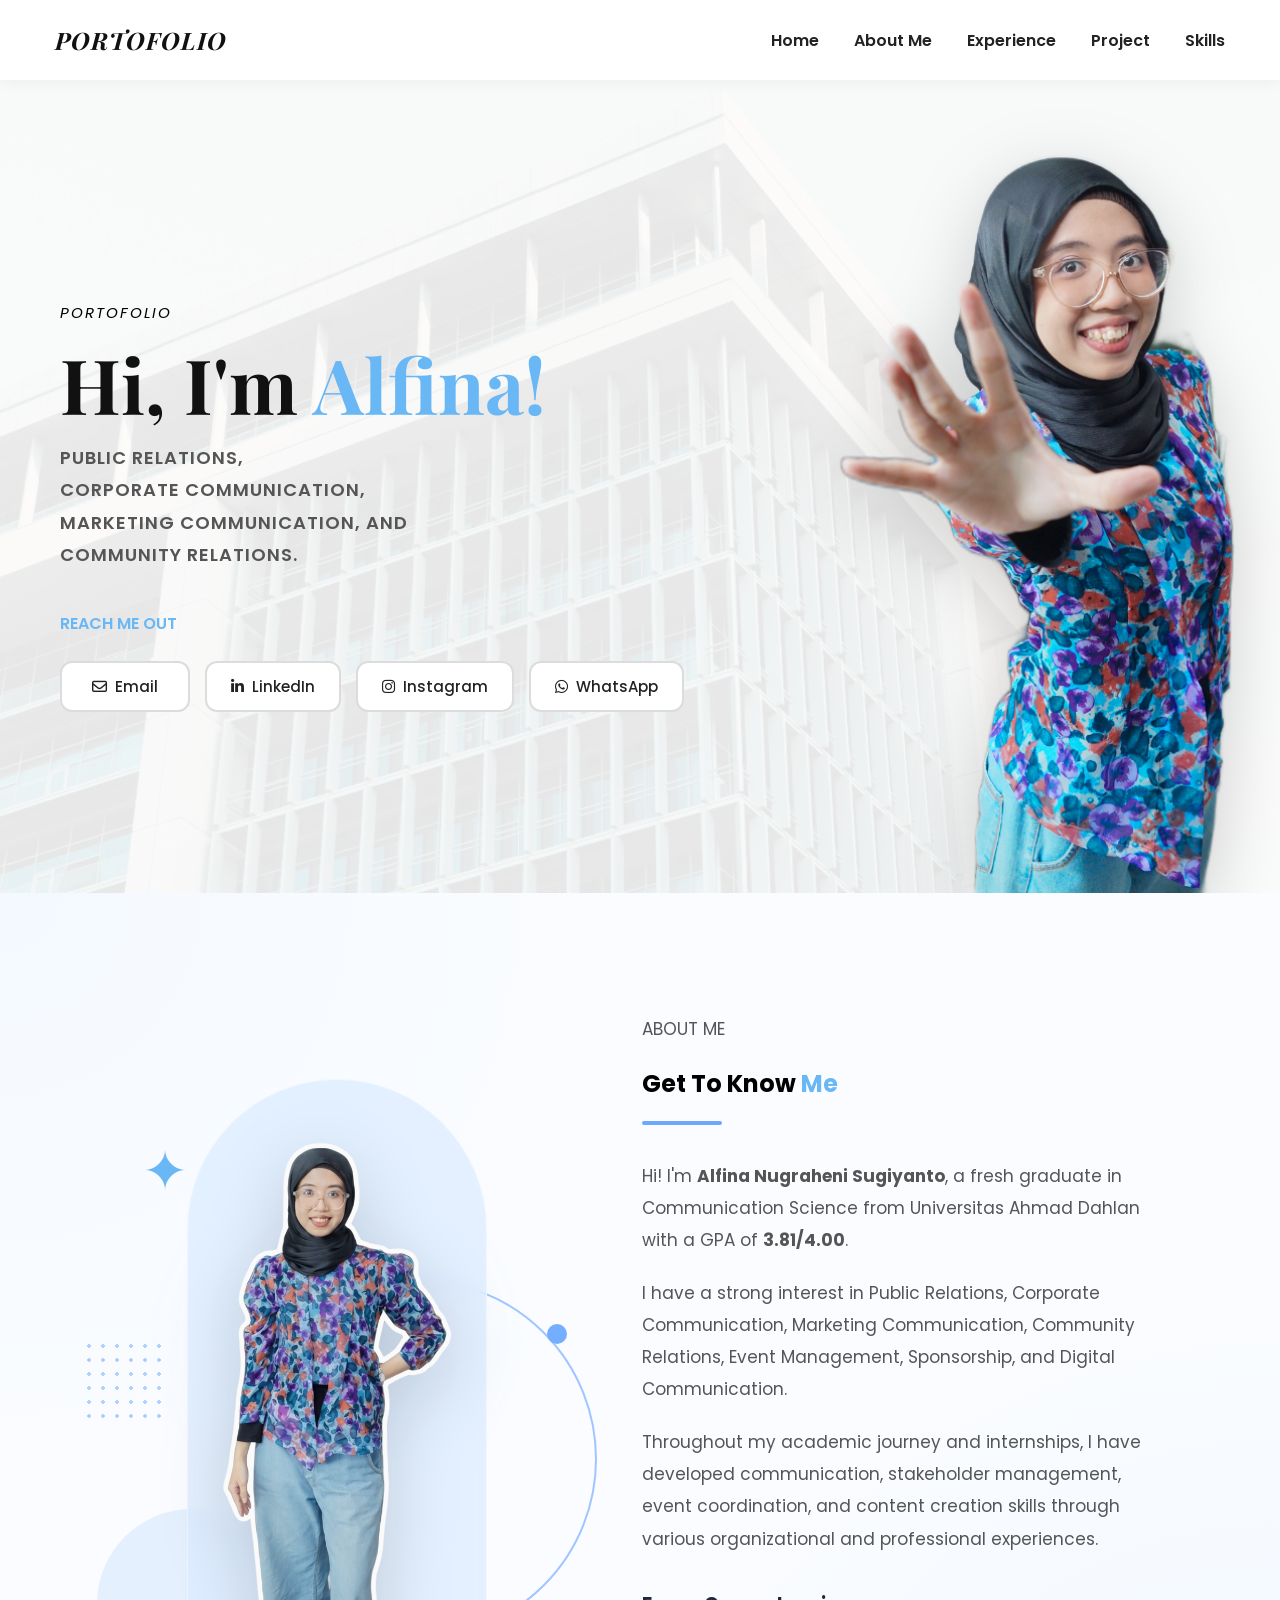
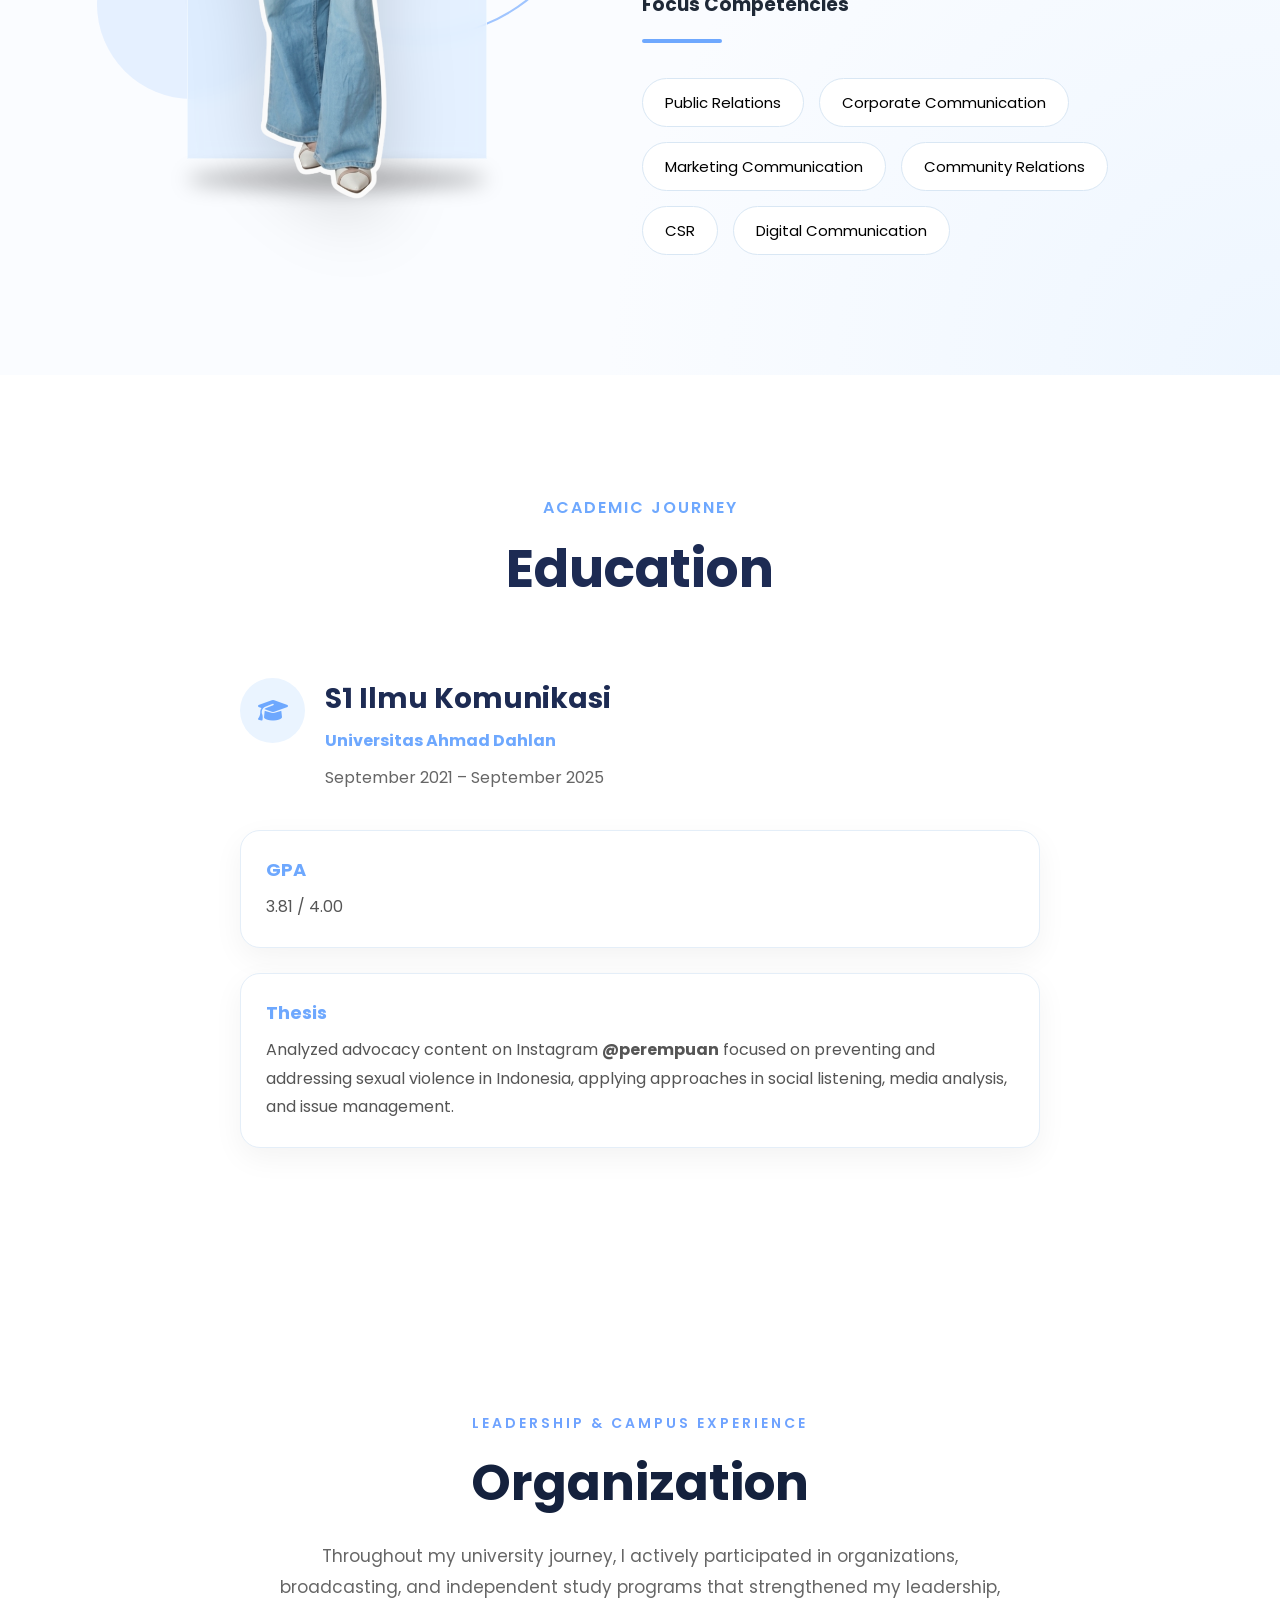
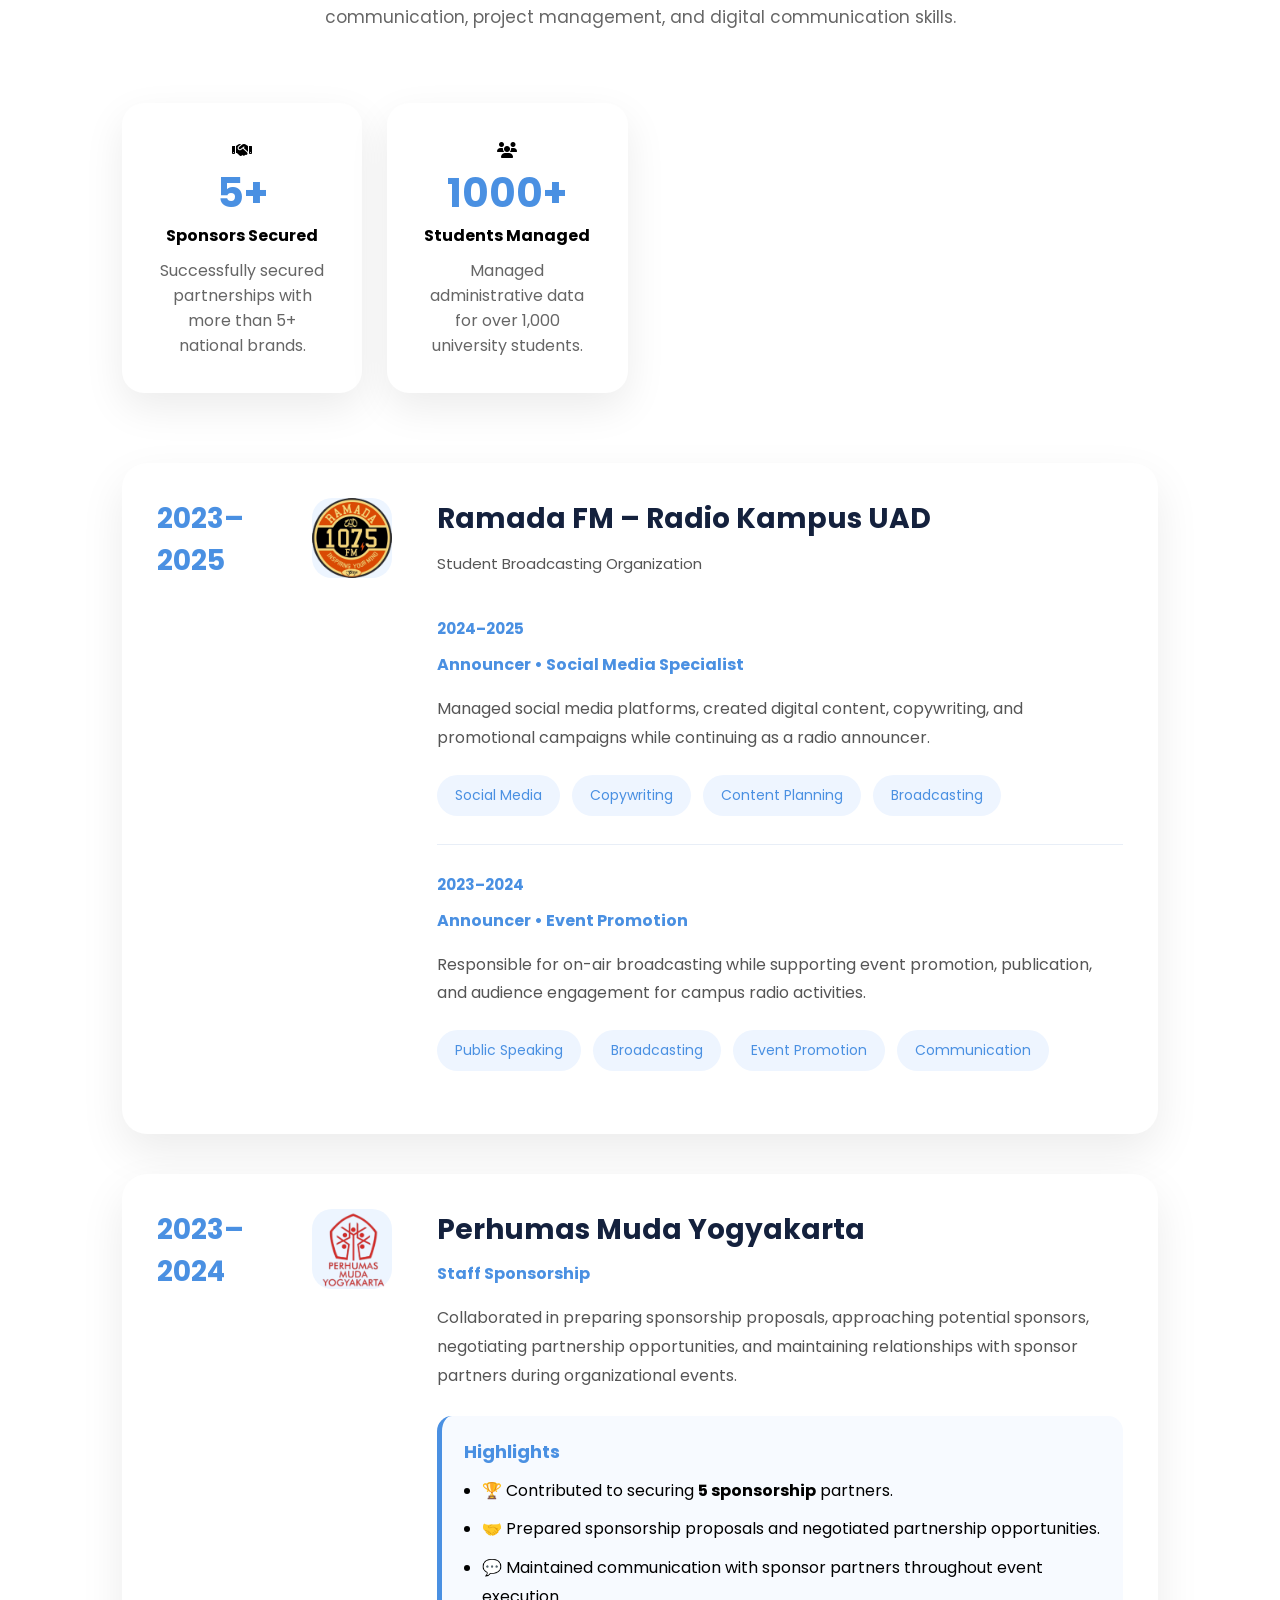
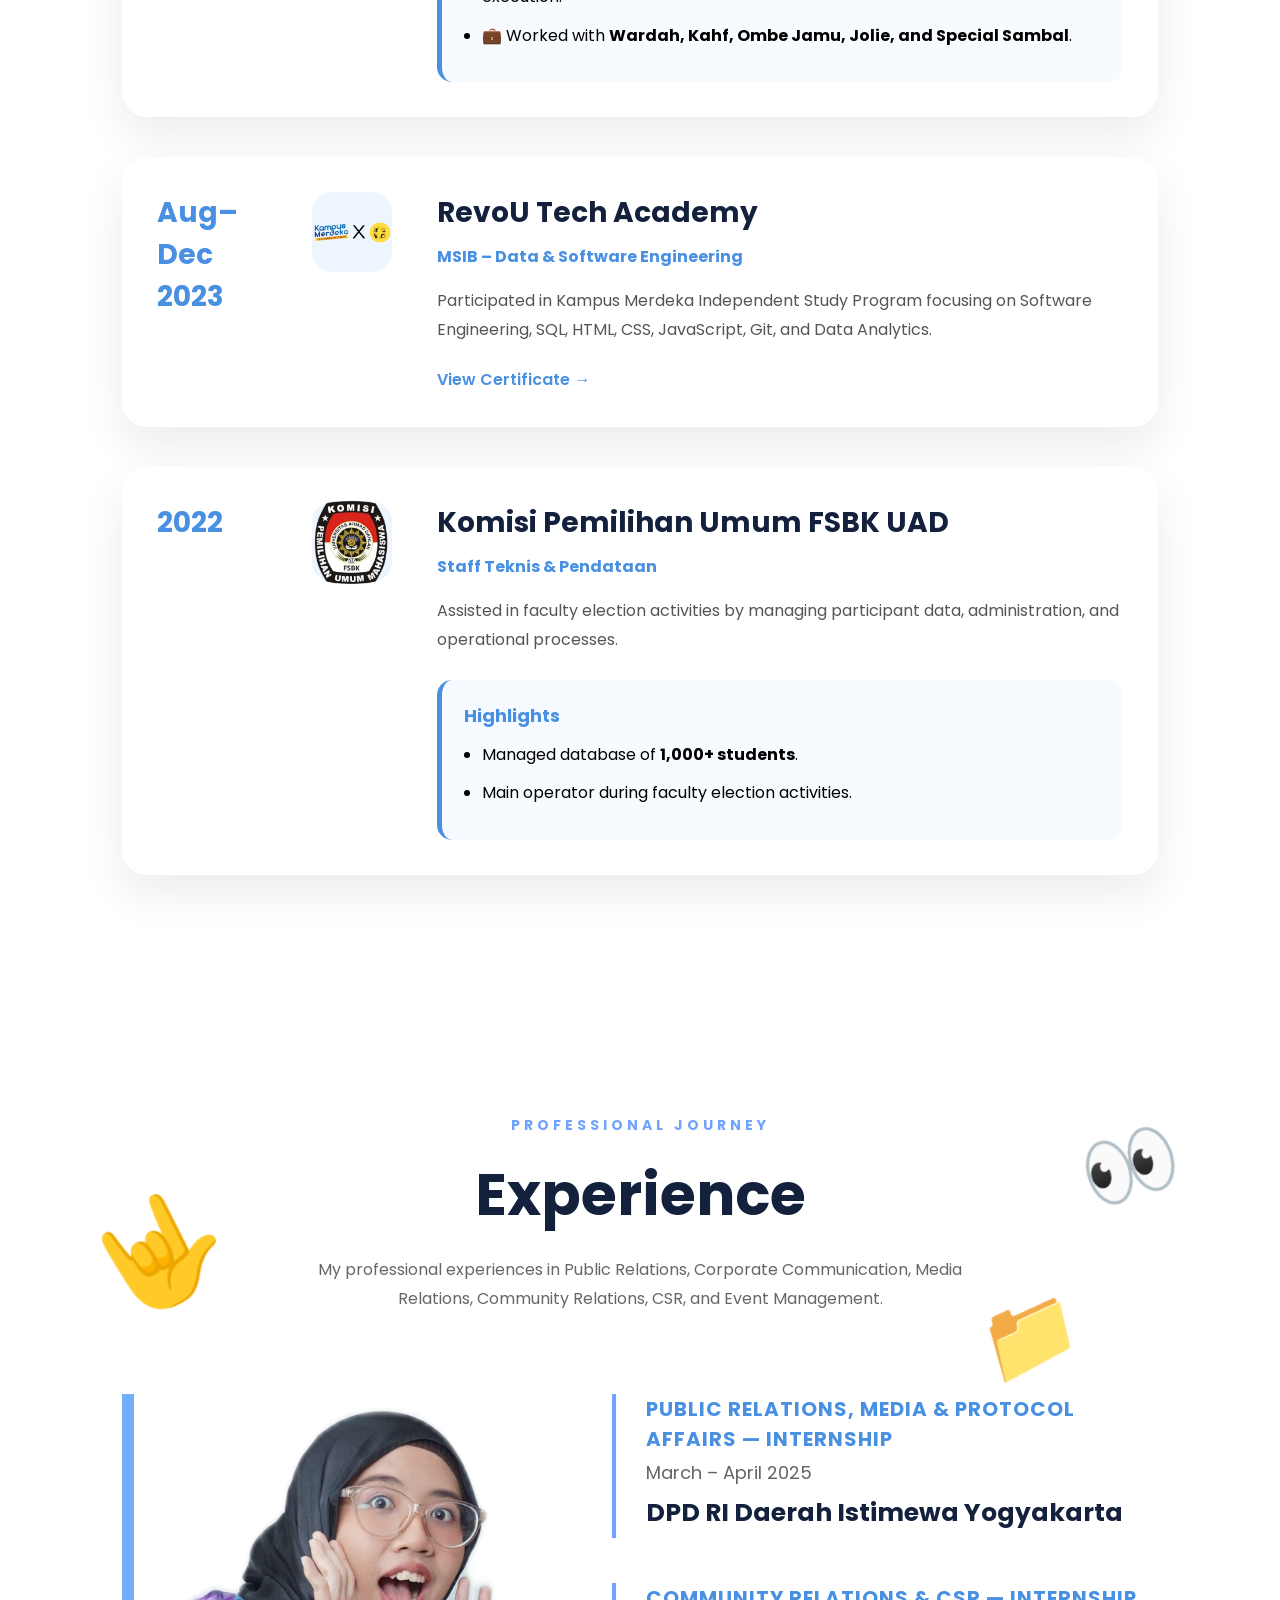
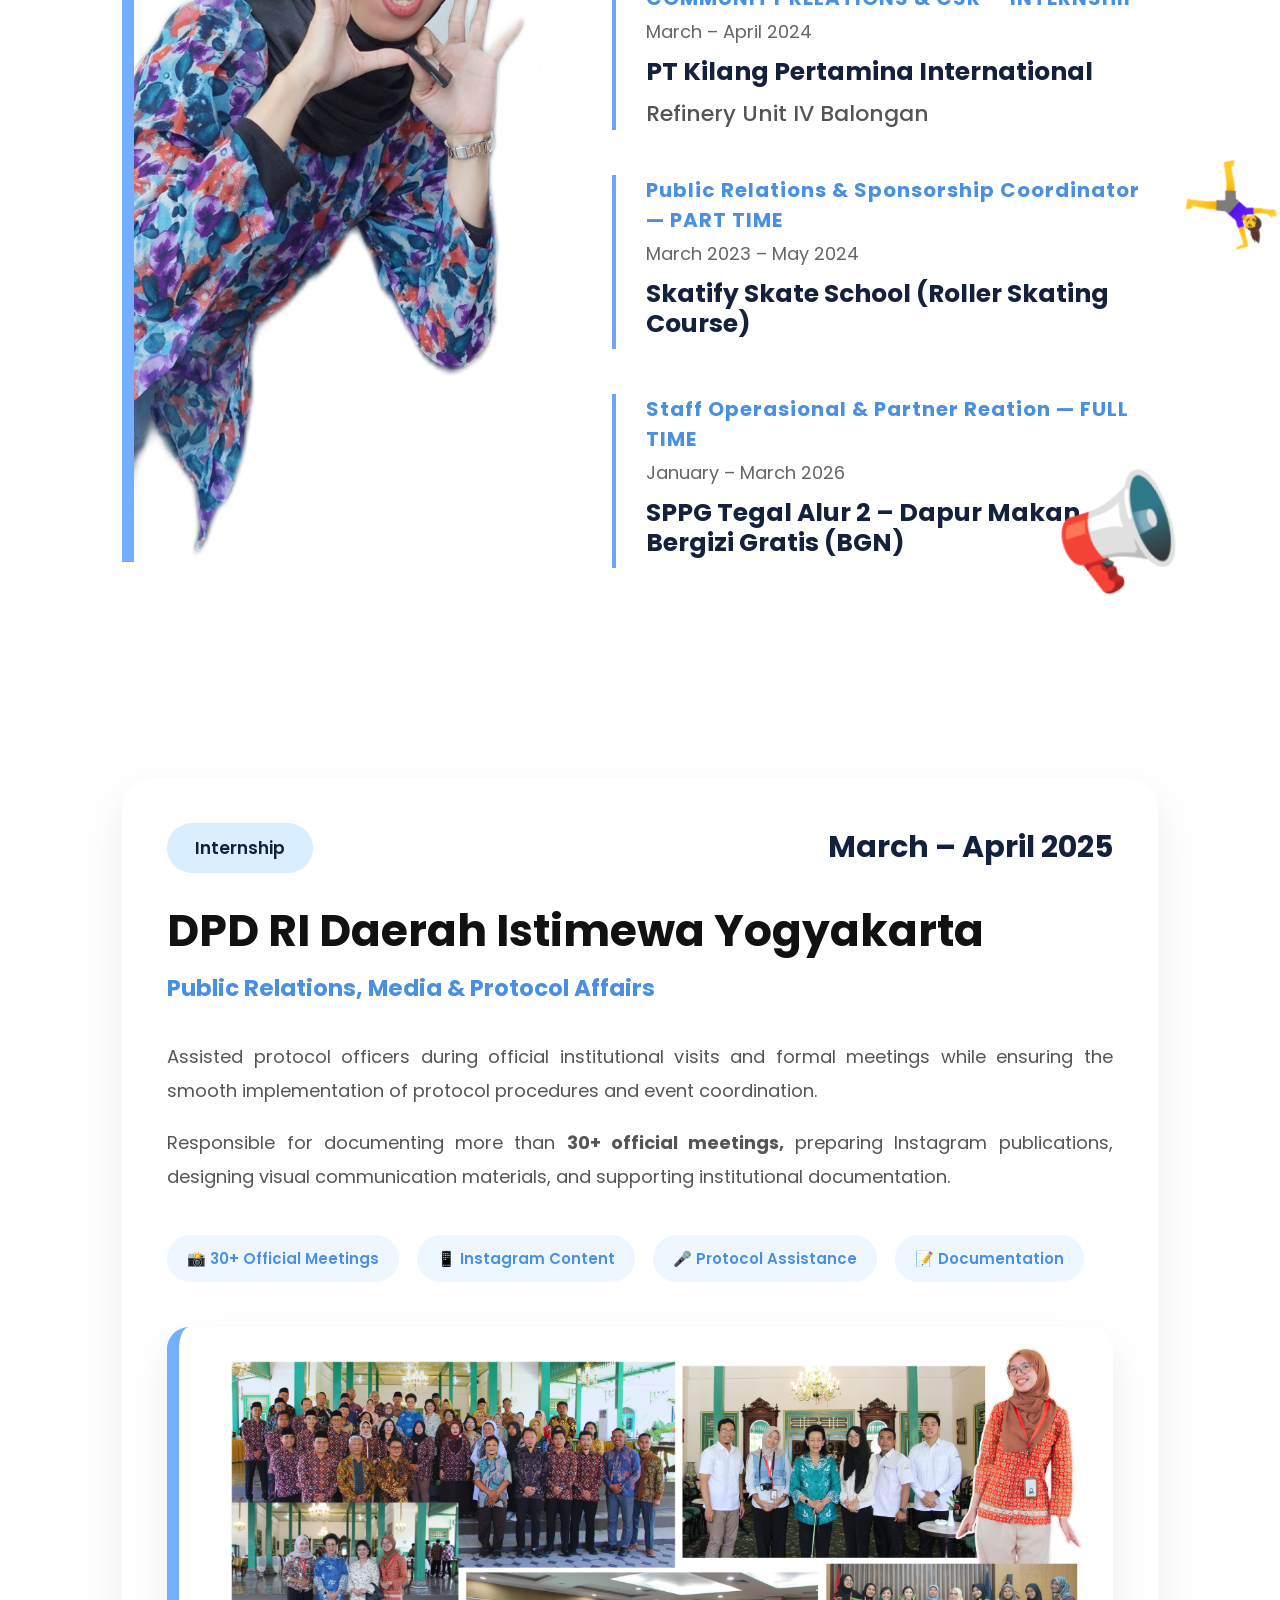
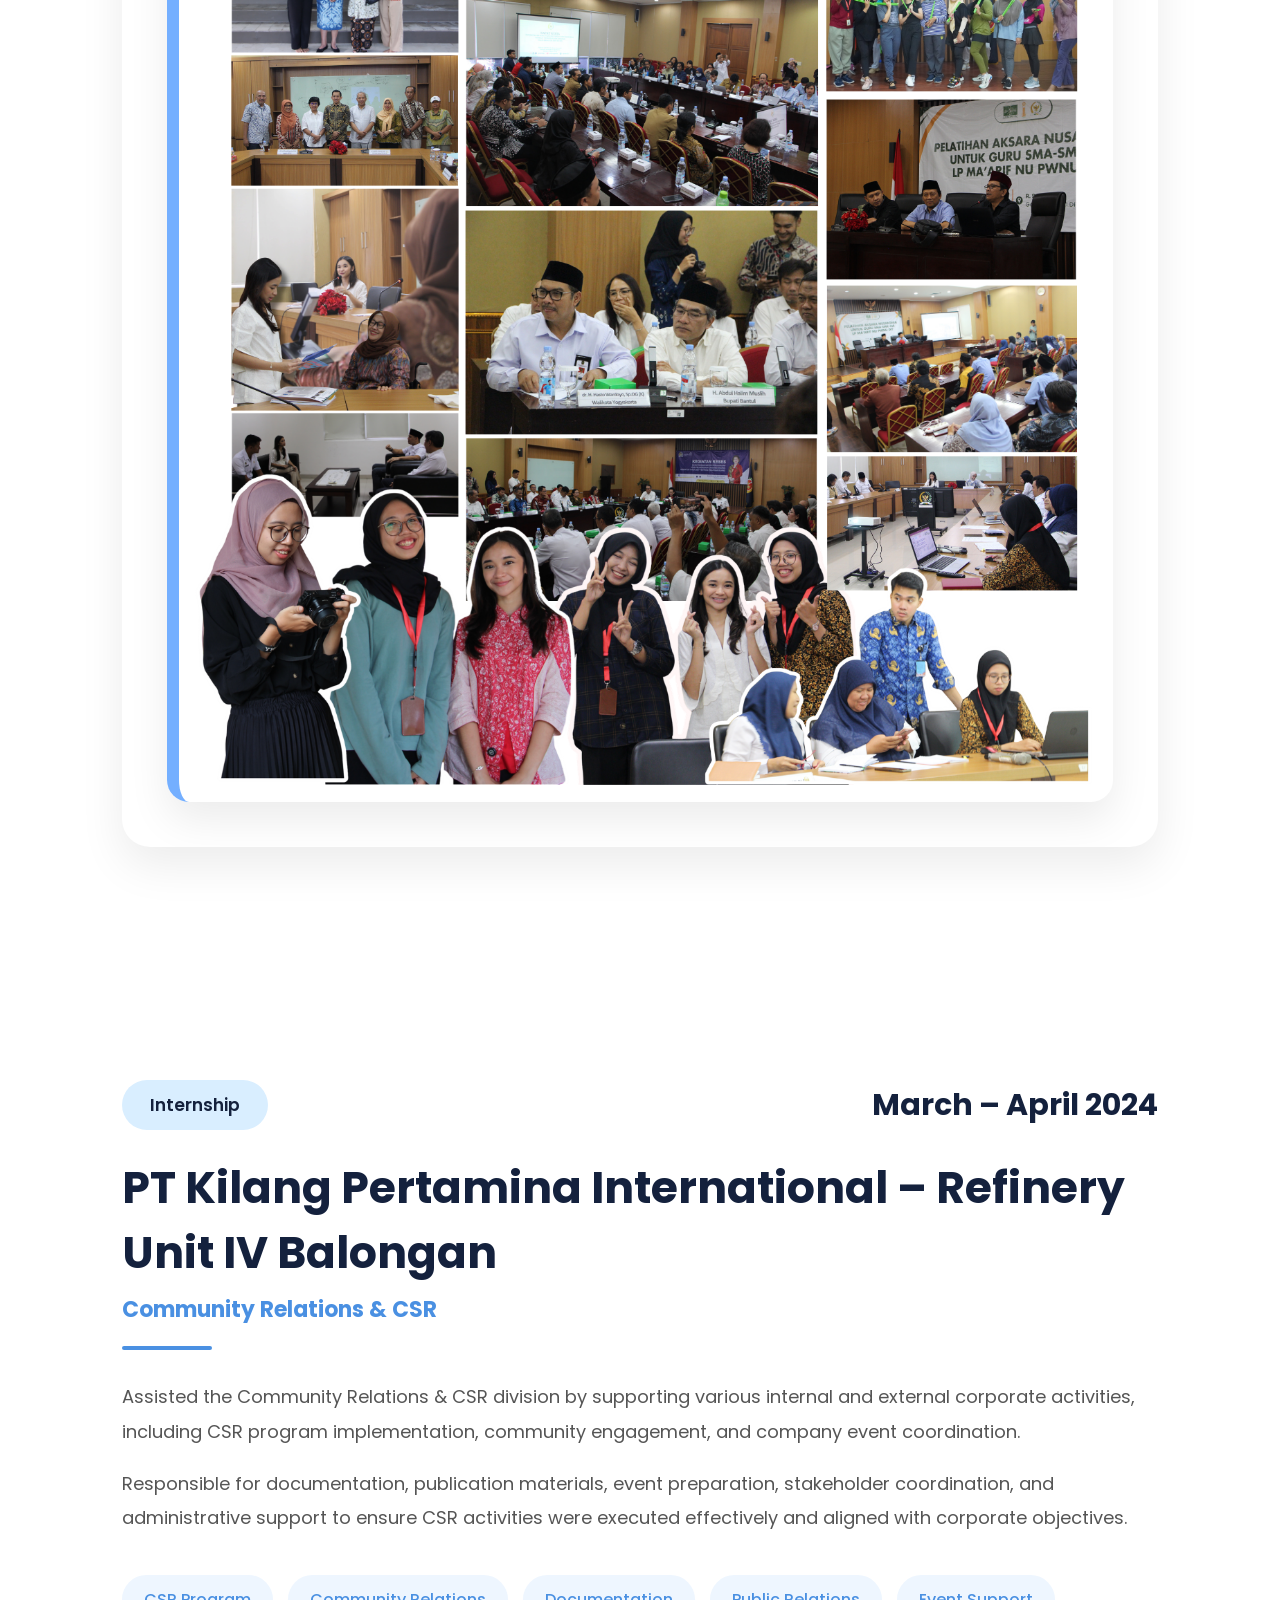
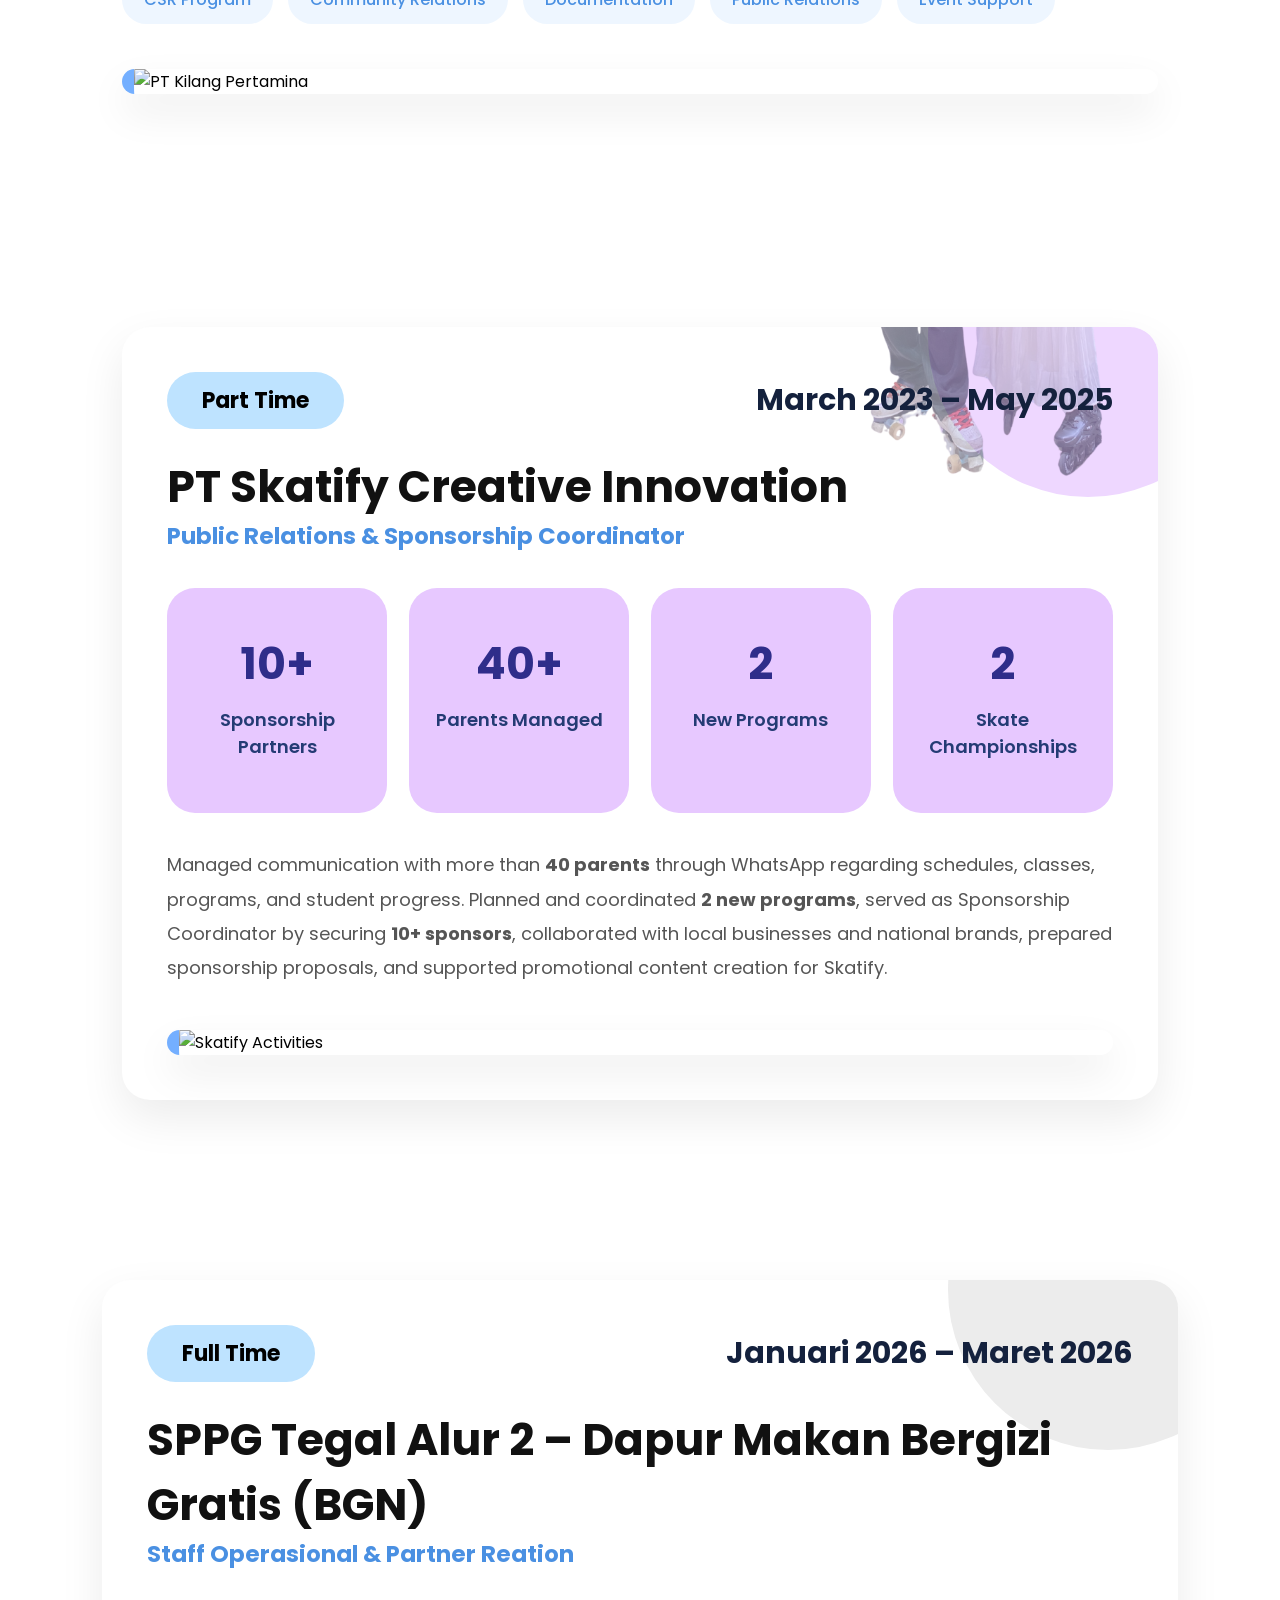
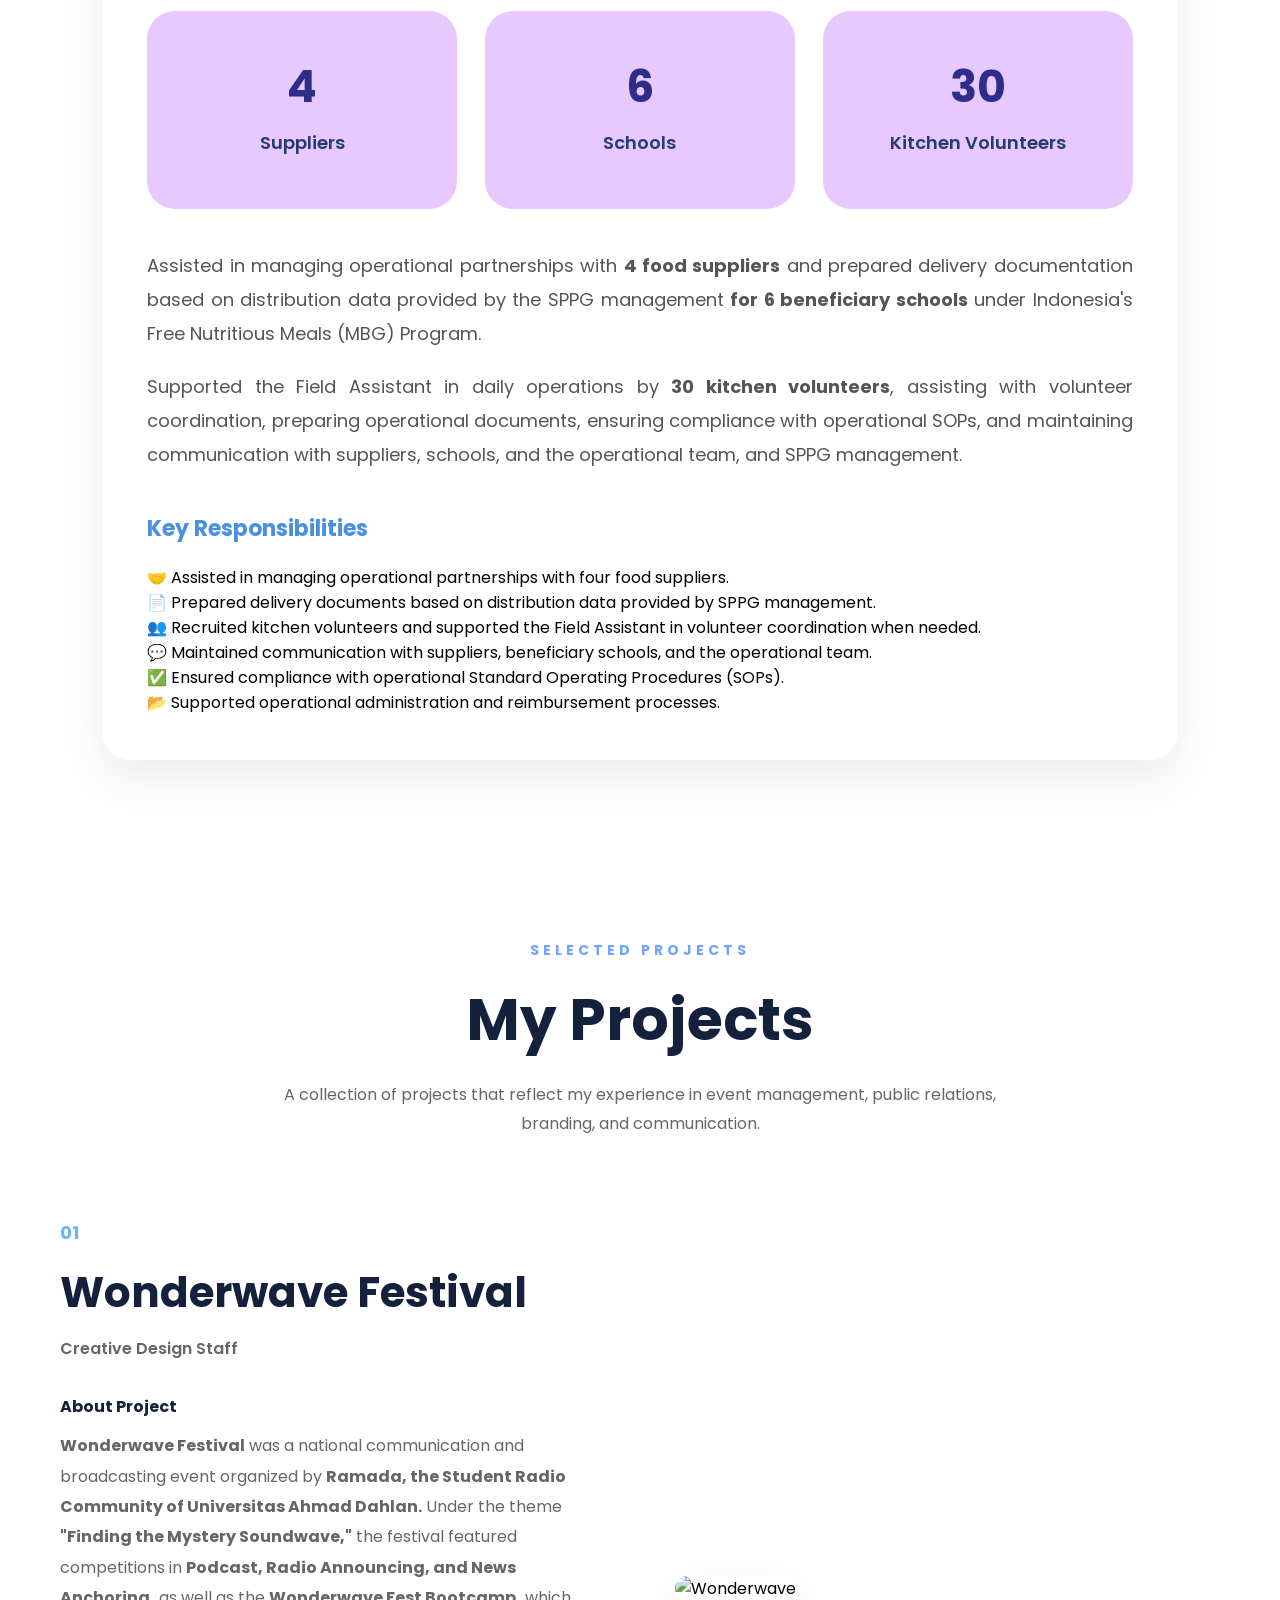
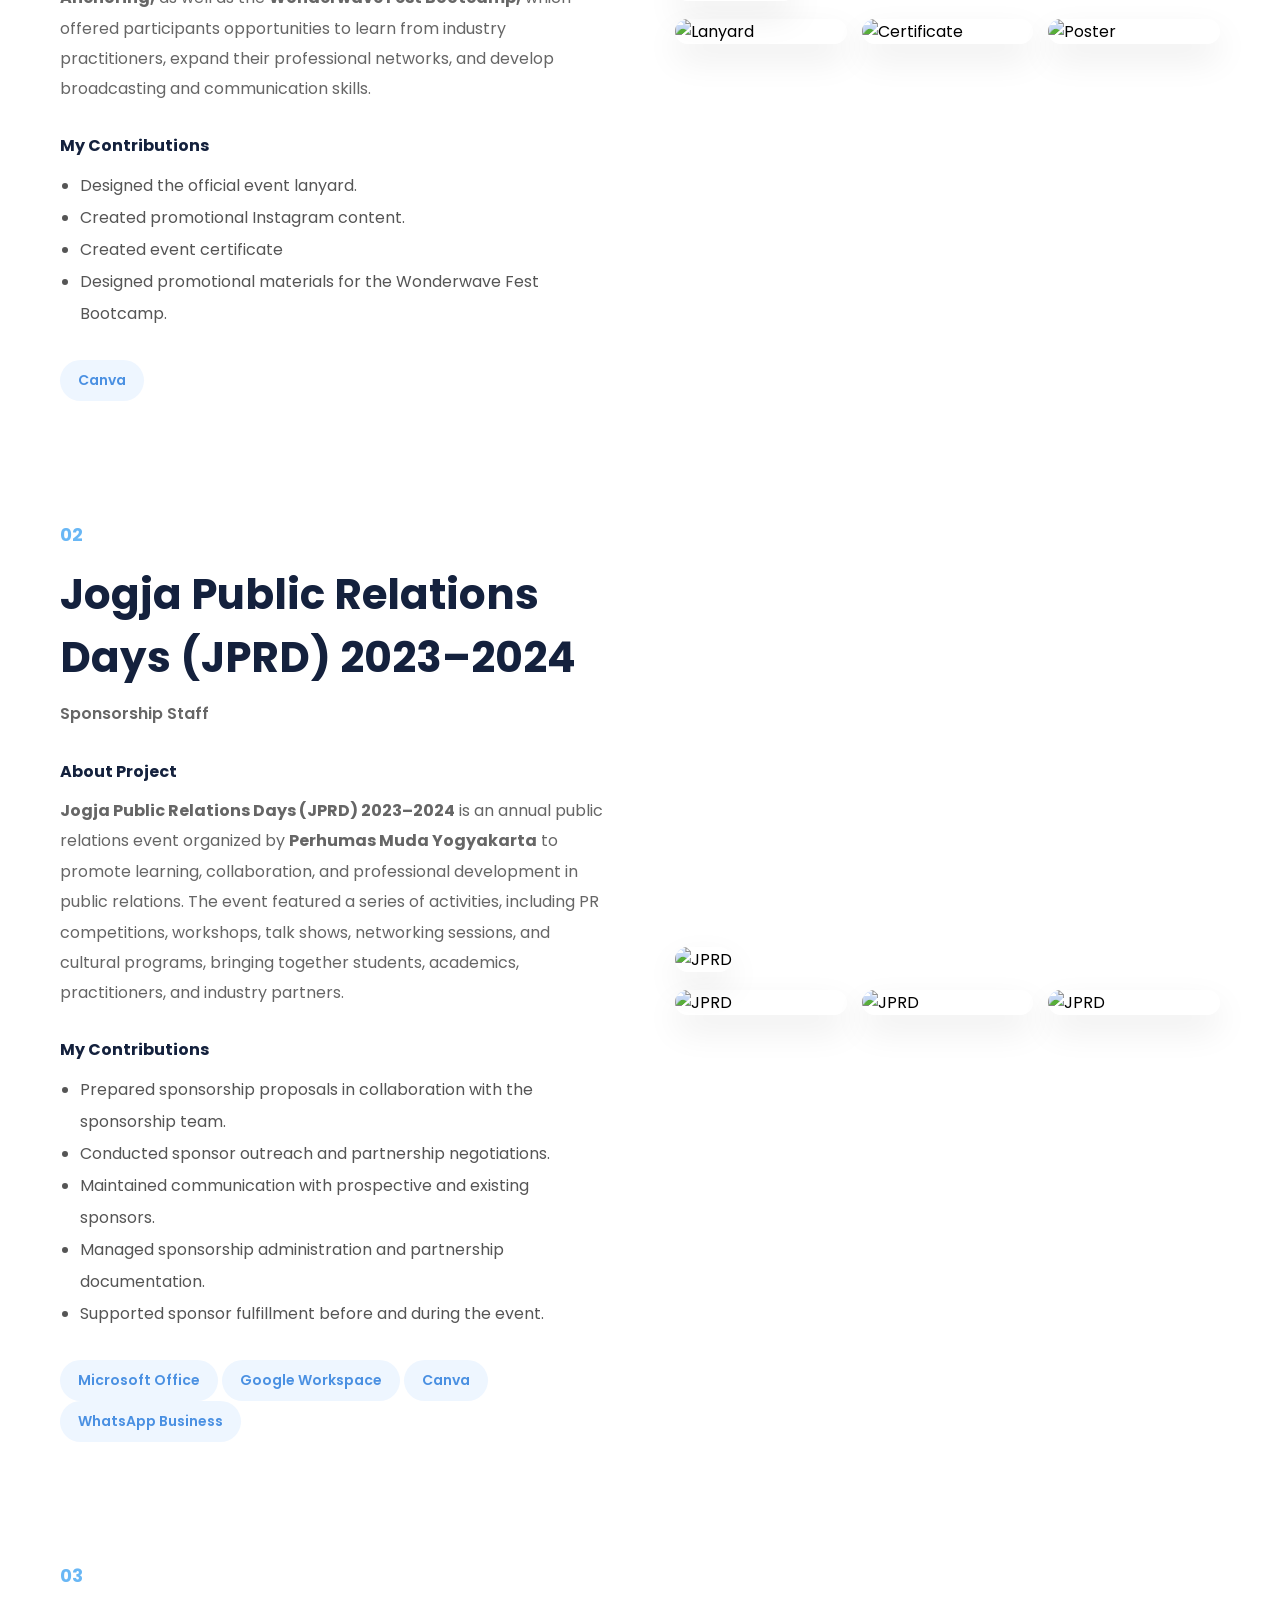
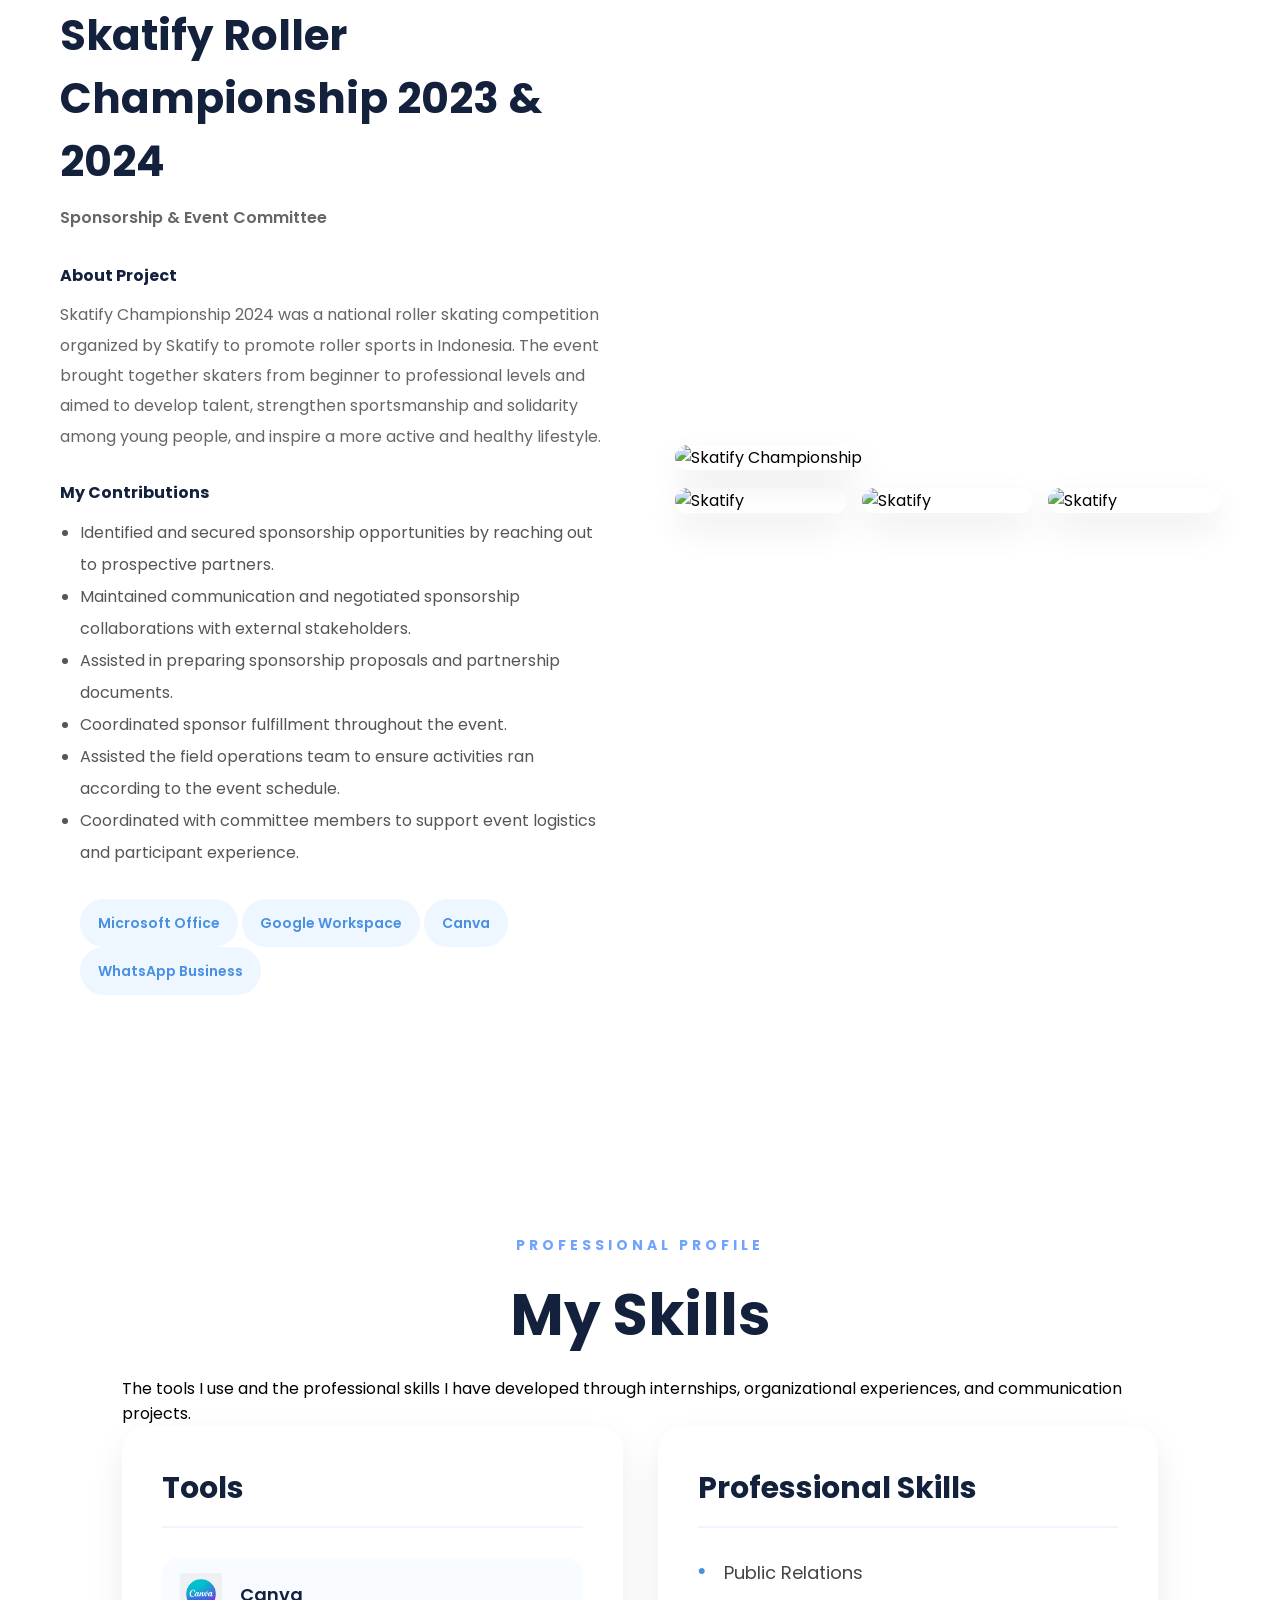
==== Alfina - Portofolio/index.html @ 491537a1 "Add files via upload" ====
<!DOCTYPE html>
<html lang="en">

<head>

    <meta charset="UTF-8">

    <meta name="viewport" content="width=device-width, initial-scale=1.0">

    <title>Alfina Portfolio</title>

    <link rel="stylesheet" href="https://cdnjs.cloudflare.com/ajax/libs/font-awesome/6.4.2/css/all.min.css">

    <link rel="stylesheet" href="css/style.css">


</head>

<body>

    <!-- ================= NAVBAR ================= -->

    <header>

        <nav class="navbar">

            <div class="logo">

                PORTOFOLIO

            </div>

            <ul class="nav-menu">

                <li><a href="#home">Home</a></li>

                <li><a href="#about">About Me</a></li>

                <li><a href="#experience">Experience</a></li>

                <li><a href="#project">Project</a></li>

                <li><a href="#skills">Skills</a></li>

            </ul>

        </nav>

    </header>
<main>

   
    <!-- HOME -->
    <section id="home" class="hero">

    <div class="container hero-grid">

        <!-- LEFT -->
        <div class="hero-left">
 

            <p class="portfolio-label">PORTOFOLIO</p>

            <h1>
                Hi, I'm <span>Alfina!</span> 
            </h1>

            <p class="hero-description">
                PUBLIC RELATIONS, <br>
                CORPORATE COMMUNICATION, <br>
                MARKETING COMMUNICATION, AND<br>
                COMMUNITY RELATIONS.
            </p>

            <p class="reach-text">
                REACH ME OUT
            </p>

             <div class="social-button">

                <!--Email-->
                <a href="mailto:alfin.anans@gmail.com" class="contact-button">
                    <i class="fa-regular fa-envelope"></i> Email
                </a>

                <!--LinkedIn-->
                <a href="https://www.linkedin.com/in/alfina-sugiyanto/"
                class="contact-button"
                target="_blank">

                    <i class="fa-brands fa-linkedin-in"></i> LinkedIn

                </a>

                <!--instagram-->
                <a href="https://instagram.com/alfinans_"
                class="contact-button"
                target="_blank">

                    <i class="fa-brands fa-instagram"></i> Instagram

                </a>

                <!--whatspp-->

                <a href="https://wa.me/6283895347612"
                class="contact-button"
                target="_blank">

                    <i class="fa-brands fa-whatsapp"></i> WhatsApp

                </a>

             </div>

        </div>

        <!-- RIGHT -->
        <div class="hero-right">

            <img src="assets/images/profile.png" alt="Alfina">

        </div>

    </div>

</section>
<!-- ================= ABOUT ================= -->
<section id="about" class="about">

    <div class="container about-wrapper">

        <!-- FOTO -->
        <div class="about-image">

            <div class="glow"></div>

            <div class="bg-arch"></div>

            <div class="circle-outline"></div>

            <div class="circle-fill"></div>

            <div class="curve-line"></div>

            <div class="dot-pattern"></div>

            <div class="circle-small"></div>

            <div class="star">✦</div>

            <img src="assets/images/profile about me.png" alt="Alfina">

        </div>

        <!-- TEXT -->
        <div class="about-content">

            <p class="section-tag">ABOUT ME</p>

            <h2>Get To Know <span>Me</span></h2>

            <div class="title-line"></div>

            <p>
                Hi! I'm <strong>Alfina Nugraheni Sugiyanto</strong>, a fresh graduate in Communication Science from Universitas Ahmad Dahlan with a GPA of <strong>3.81/4.00</strong>.
            </p>

            <p>
                I have a strong interest in Public Relations, Corporate Communication, Marketing Communication, Community Relations, Event Management, Sponsorship, and Digital Communication.
            </p>

            <p>
                Throughout my academic journey and internships, I have developed communication, stakeholder management, event coordination, and content creation skills through various organizational and professional experiences.
            </p>

            <h3>Focus Competencies</h3>

            <div class="title-line"></div>

            <div class="competency-list">

                <span>Public Relations</span>
                <span>Corporate Communication</span>
                <span>Marketing Communication</span>
                <span>Community Relations</span>
                <span>CSR</span>
                <span>Digital Communication</span>

            </div>

        </div>

    </div>
</section>

    <!-- Education -->
<section class="education">

     <div class="container">

         <div class="education-heading">

            <p>ACADEMIC JOURNEY</p>

            <h2>Education</h2>

         </div>

         <div class="education-wrapper">

         <!-- Kiri -->

             <div class="education-content">

                 <div class="edu-item">

                    <span class="edu-icon">
                        <i class="fa-solid fa-graduation-cap"></i>
                     </span>

                     <div>

                         <h3>S1 Ilmu Komunikasi</h3>

                         <h4>Universitas Ahmad Dahlan</h4>

                         <p class="edu-year">
                             September 2021 – September 2025
                        </p>

                    </div>

                 </div>

                 <div class="edu-card">

                     <h5>GPA</h5>

                     <p>3.81 / 4.00</p>

                 </div>

                 <div class="edu-card">

                     <h5>Thesis</h5>

                     <p>
                        Analyzed advocacy content on Instagram <strong>@perempuan</strong>
                        focused on preventing and addressing sexual violence 
                        in Indonesia, applying approaches in social listening, 
                        media analysis, and issue management.
                    </p>

                 </div>

             </div>

         </div>

     </div>

</section>

<!-- ================= ORGANIZATION ================= -->

<section id="organization" class="organization">

    <div class="container">

        <!-- Heading -->

        <div class="organization-heading">

            <p>LEADERSHIP & CAMPUS EXPERIENCE</p>

            <h2>Organization</h2>

            <p class="organization-desc">
                Throughout my university journey, I actively participated in organizations,
                broadcasting, and independent study programs that strengthened my leadership,
                communication, project management, and digital communication skills.
            </p>

        </div>

        <!-- Statistics -->

        <div class="organization-stats">

            <div class="stat-card">

                <i class="fa-solid fa-handshake"></i>

                <h3>5+</h3>

                <h4>Sponsors Secured</h4>

                <p>
                    Successfully secured partnerships with more than
                    5+ national brands.
                </p>

            </div>

            <div class="stat-card">

                <i class="fa-solid fa-users"></i>

                <h3>1000+</h3>

                <h4>Students Managed</h4>

                <p>
                    Managed administrative data for
                    over 1,000 university students.
                </p>

            </div>

        </div>

        <!-- Timeline -->

        <div class="organization-timeline">

           <!-- ================= RAMADA FM ================= -->

<div class="organization-card">

    <div class="org-year">
        2023–2025
    </div>

    <div class="org-logo">
        <img src="assets/images/logo organization/ramada.png" alt="Ramada FM">
    </div>

    <div class="org-content">

        <h3>Ramada FM – Radio Kampus UAD</h3>

        <p class="organization-type">
            Student Broadcasting Organization
        </p>

        <!-- Position 1 -->

        <div class="position-item">

            <div class="position-year">
                2024–2025
            </div>

            <div class="position-content">

                <h4>
                    Announcer • Social Media Specialist
                </h4>

                <p>
                    Managed social media platforms, created digital content,
                    copywriting, and promotional campaigns while continuing
                    as a radio announcer.
                </p>

                <div class="org-skill">

                    <span>Social Media</span>
                    <span>Copywriting</span>
                    <span>Content Planning</span>
                    <span>Broadcasting</span>

                </div>

            </div>

        </div>

        <!-- Position 2 -->

        <div class="position-item">

            <div class="position-year">
                2023–2024
            </div>

            <div class="position-content">

                <h4>
                    Announcer • Event Promotion
                </h4>

                <p>
                    Responsible for on-air broadcasting while supporting
                    event promotion, publication, and audience engagement
                    for campus radio activities.
                </p>

                <div class="org-skill">

                    <span>Public Speaking</span>
                    <span>Broadcasting</span>
                    <span>Event Promotion</span>
                    <span>Communication</span>

                </div>

            </div>

        </div>

    </div>

</div>

            <!-- PERHUMAS -->

            <div class="organization-card">

                <div class="org-year">
                    2023–2024
                </div>

                <div class="org-logo">
                    <img src="assets/images/logo organization/perhumas.png" alt="Perhumas">
                </div>

                <div class="org-content">

                    <h3>Perhumas Muda Yogyakarta</h3>

                    <h4>Staff Sponsorship</h4>

                    <p>
                        Collaborated in preparing sponsorship proposals, 
                        approaching potential sponsors, negotiating partnership 
                        opportunities, and maintaining relationships with sponsor 
                        partners during organizational events.
                    </p>

                    <div class="highlight-box">

                        <h5>Highlights</h5>

                        <ul>

                            <li>🏆 Contributed to securing <strong>5 sponsorship</strong> partners.</li>

                            <li>🤝 Prepared sponsorship proposals and negotiated 
                                partnership opportunities.</li>

                            <li>💬 Maintained communication with sponsor partners 
                                throughout event execution.</li>

                            <li>💼 Worked with <strong>Wardah, Kahf,
                                Ombe Jamu, Jolie, and Special Sambal</strong>.</li>


                        </ul>

                    </div>

                </div>

            </div>

            <!-- REVOU -->

            <div class="organization-card">

                <div class="org-year">
                    Aug–Dec 2023
                </div>

                <div class="org-logo">
                    <img src="assets/images/logo organization/revou.png" alt="RevoU">
                </div>

                <div class="org-content">

                    <h3>RevoU Tech Academy</h3>

                    <h4>MSIB – Data & Software Engineering</h4>

                    <p>
                        Participated in Kampus Merdeka Independent Study Program
                        focusing on Software Engineering, SQL,
                        HTML, CSS, JavaScript, Git,
                        and Data Analytics.
                    </p>

                    <a href="assets/sertifikat/sertifikat revou.pdf"
                      class="certificate-btn"
                      target="_blank">
                      View Certificate →
                    </a>

                </div>

            </div>

            <!-- KPU -->

            <div class="organization-card">

                <div class="org-year">
                    2022
                </div>

                <div class="org-logo">
                    <img src="assets/images/logo organization/kpu.png" alt="KPU">
                </div>

                <div class="org-content">

                    <h3>Komisi Pemilihan Umum FSBK UAD</h3>

                    <h4>Staff Teknis & Pendataan</h4>

                    <p>
                        Assisted in faculty election activities by managing
                        participant data, administration,
                        and operational processes.
                    </p>

                    <div class="highlight-box">

                        <h5>Highlights</h5>

                        <ul>

                            <li>Managed database of <strong>1,000+ students</strong>.</li>

                            <li>Main operator during faculty election activities.</li>

                        </ul>

                    </div>

                </div>

            </div>

        </div>

    </div>

</section>

<!-- ================= EXPERIENCE ================= -->

<section id="experience" class="experience">

    <div class="container">

        <p class="section-subtitle">
            PROFESSIONAL JOURNEY
        </p>

        <h2 class="section-title">
            Experience
        </h2>

        <p class="experience-desc">
            My professional experiences in Public Relations, Corporate Communication,
            Media Relations, Community Relations, CSR, and Event Management.
        </p>

        <!-- Decoration -->

        <div class="emoji rock">🤟</div>
        <div class="emoji folder">📁</div>
        <div class="emoji megaphone">📢</div>
        <div class="emoji eye">👀</div>
        <div class="emoji kopral">🤸‍♀️</div>

        <!-- Content -->

        <div class="experience-wrapper">

            <!-- Left -->

            <div class="experience-photo">

                <img src="assets/images/profile experiens.png" alt="Alfina">

            </div>

            <!-- Right -->

            <div class="experience-list">

                <!-- 1 -->

                <div class="experience-item">

                    <span class="job-category">
                        PUBLIC RELATIONS, MEDIA & PROTOCOL AFFAIRS — INTERNSHIP
                    </span>

                    <span class="job-date">
                        March – April 2025
                    </span>

                    <h3>
                        DPD RI Daerah Istimewa Yogyakarta
                    </h3>

                </div>

                <!-- 2 -->

                <div class="experience-item">

                    <span class="job-category">
                        COMMUNITY RELATIONS & CSR — INTERNSHIP
                     </span>

                    <span class="job-date">
                        March – April 2024
                    </span>

                    <h3>
                        PT Kilang  Pertamina International
                    </h3>

                    <h4>
                        Refinery Unit IV Balongan
                    </h4>
                

                    </div>

                <!-- 3 -->

                <div class="experience-item">

                    <span class="job-category">
                        Public Relations & Sponsorship Coordinator — PART TIME
                    </span>

                    <span class="job-date">
                        March 2023 – May 2024
                    </span>

                    <h3>
                       Skatify Skate School (Roller Skating Course)
                    </h3>

                </div>

                <!-- 4 -->

                <div class="experience-item">

                    <span class="job-category">
                        Staff Operasional  & Partner Reation — FULL TIME
                    </span>

                    <span class="job-date">
                        January – March 2026
                    </span>

                    <h3>
                        SPPG Tegal Alur 2 – Dapur Makan Bergizi Gratis (BGN)
                    </h3>

                </div>

            </div>

        </div>

    </div>

</section>

<!-- ================= EXPERIENCE DETAIL ================= -->


<!-- ================= DPD RI ================= -->

<section class="experience-detail">

    <div class="container">

        <div class="experience-card">

            <!-- Header -->

            <div class="experience-header">

                <span class="experience-badge">
                    Internship
                </span>

                <span class="experience-date">
                    March – April 2025
                </span>

            </div>

            <!-- Title -->

            <div class="experience-title">

                <h2>DPD RI Daerah Istimewa Yogyakarta</h2>

                <h4>
                    Public Relations, Media & Protocol Affairs
                </h4>

            </div>

            <!-- Description -->

            <div class="experience-description">

                <p>

                    Assisted protocol officers during official institutional
                    visits and formal meetings while ensuring the smooth
                    implementation of protocol procedures and event
                    coordination.

                </p>

                <p>

                    Responsible for documenting more than
                    <strong>30+ official meetings,</strong>
                    preparing Instagram publications,
                    designing visual communication materials,
                    and supporting institutional documentation.

                </p>

            </div>

            <!-- Highlight -->

            <div class="experience-highlight">

                <span>📸 30+ Official Meetings</span>

                <span>📱 Instagram Content</span>

                <span>🎤 Protocol Assistance</span>

                <span>📝 Documentation</span>

            </div>

            <!-- Gallery -->

            <div class="experience-gallery">

                <img src="assets/images/dpd-collage.png"
                     alt="DPD RI">

            </div>

        </div>

    </div>

</section>


<!-- ================= PERTAMINA ================= -->

<section class="experience-detail">

    <div class="container">

        <div class="experience-header">

            <span class="experience-badge">
                Internship
            </span>

            <span class="experience-date">
                March – April 2024
            </span>

        </div>

        <h2>
            PT Kilang Pertamina International –
            Refinery Unit IV Balongan
        </h2>

        <h3>
            Community Relations & CSR
        </h3>

        <div class="experience-line"></div>

        <p>
            Assisted the Community Relations & CSR division by supporting various
            internal and external corporate activities, including CSR program
            implementation, community engagement, and company event coordination.
        </p>

        <p>
            Responsible for documentation, publication materials, event preparation,
            stakeholder coordination, and administrative support to ensure CSR
            activities were executed effectively and aligned with corporate objectives.
        </p>

        <div class="experience-skill">

            <span>CSR Program</span>

            <span>Community Relations</span>

            <span>Documentation</span>

            <span>Public Relations</span>

            <span>Event Support</span>

        </div>

        <div class="experience-gallery">

            <img src="assets/images/pertamina-collage.png"
                 alt="PT Kilang Pertamina">

        </div>

    </div>

</section>

<!-- ================= SKATIFY ================= -->

<section class="experience-detail">

    <div class="container">

        <div class="experience-card">

            <!-- Background Decoration -->

            <div class="exp-bg-purple"></div>

            <img src="assets/images/skate-bg.png"  
                 alt="Roller Skate"
                 class="exp-skate">

            <!-- Header -->

            <div class="experience-header">

                <span class="experience-type">
                    Part Time
                </span>

                <span class="experience-date">
                    March 2023 – May 2025
                </span>

            </div>

            <!-- Title -->

            <h2>
                PT Skatify Creative Innovation
            </h2>

            <h4>
                Public Relations & Sponsorship Coordinator
            </h4>

            <!-- Achievement -->

            <div class="achievement-grid">

                <div class="achievement-card">

                    <h3>10+</h3>

                    <p>
                        Sponsorship
                        Partners
                    </p>

                </div>

                <div class="achievement-card">

                    <h3>40+</h3>

                    <p>
                        Parents
                        Managed
                    </p>

                </div>

                <div class="achievement-card">

                    <h3>2</h3>

                    <p>
                        New
                        Programs
                    </p>

                </div>

                <div class="achievement-card">

                    <h3>2</h3>

                    <p>
                        Skate
                        Championships
                    </p>

                </div>

            </div>

            <!-- Description -->

            <p class="experience-description">

                Managed communication with more than <strong>40 parents</strong>
                through WhatsApp regarding schedules, classes, programs,
                and student progress. Planned and coordinated
                <strong>2 new programs</strong>,
                served as Sponsorship Coordinator by securing
                <strong>10+ sponsors</strong>, collaborated with local
                businesses and national brands, prepared sponsorship proposals,
                and supported promotional content creation for Skatify.

            </p>

            <!-- Gallery -->

            <div class="experience-gallery">

                <img src="assets/images/skatify-collage.png"
                     alt="Skatify Activities">

            </div>

        </div>

    </div>

</section>

<!-- ================= SPPG ================= -->

<section class="experience-detail">

    <div class="experience-card">

        <!-- Background -->
        <div class="exp-bg-gray"></div>

        <!-- Header -->

        <div class="experience-header">

                <span class="experience-type">
                    Full Time
                </span>

            <span class="experience-date">
                Januari 2026 – Maret 2026
            </span>
        </div>

        <!-- Title -->

        <h2>
            SPPG Tegal Alur 2 – Dapur Makan Bergizi Gratis (BGN)
        </h2>

        <h4>
           Staff Operasional  & Partner Reation
        </h4>

        <!-- Achievement -->

        <div class="achievement-grid achievement-grid-3">

            <div class="achievement-card">

                <h3>4</h3>

                <p>Suppliers</p>

            </div>

            <div class="achievement-card">

                <h3>6</h3>

                <p>Schools</p>

            </div>

            <div class="achievement-card">

                <h3>30</h3>

                <p>Kitchen Volunteers</p>

            </div>

        </div>

        <!-- Description -->

        <div class="experience-description">

            <p>

                Assisted in managing operational partnerships 
                with <strong> 4 food suppliers</strong> and prepared delivery 
                documentation based on distribution data provided 
                by the SPPG management <strong>for 6 beneficiary schools</strong> 
                under Indonesia's Free Nutritious Meals (MBG) Program.
                
            </p>

            <p>

                Supported the Field Assistant in daily operations 
                by <strong>30 kitchen volunteers</strong>, assisting with 
                volunteer coordination, preparing operational documents, 
                ensuring compliance with operational SOPs, and maintaining 
                communication with suppliers, schools, and the operational team, 
                and SPPG management.

            </p>

        </div>

        <!-- Key Responsibilities -->

        <div class="responsibility-box">

            <h3>Key Responsibilities</h3>

            <div class="responsibility-grid">

                <div class="responsibility-item">
                    🤝
                    <span>Assisted in managing operational partnerships with four food suppliers.</span>
                </div>

                <div class="responsibility-item">
                    📄
                    <span>Prepared delivery documents based 
                        on distribution data provided by SPPG management.</span>
                </div>

                <div class="responsibility-item">
                    👥
                    <span> Recruited kitchen volunteers and supported the 
                        Field Assistant in volunteer coordination when needed.</span>
                </div>

                <div class="responsibility-item">
                    💬
                    <span>Maintained communication with suppliers, beneficiary schools, 
                        and the operational team.</span>
                </div>

                <div class="responsibility-item">
                    ✅
                    <span>Ensured compliance with operational Standard Operating Procedures (SOPs).</span>
                </div>

                <div class="responsibility-item">
                    📂
                    <span>Supported operational administration and reimbursement processes.</span>
                </div>

            </div>

        </div>

    </div>

</section>


<!-- ================= PROJECT ================= -->

<section id="project" class="project"> 

    <div class="container">

        <p class="section-subtitle">
            SELECTED PROJECTS
        </p>

        <h2 class="section-title">
            My Projects
        </h2>

        <p class="projects-desc">
            A collection of projects that reflect my experience in event management,
            public relations, branding, and communication.
        </p>

        <!-- ================= PROJECT 01 ================= -->

        <div class="project-item">

            <!-- LEFT -->

            <div class="project-info">

                <span class="project-number">
                    01
                </span>

                <h3>
                    Wonderwave Festival
                </h3>

                <p class="project-role">
                    Creative Design Staff
                </p>

                <h4>About Project</h4>

                <p>
                    <strong>Wonderwave Festival</strong> was a national communication 
                    and broadcasting event organized by <strong> Ramada, the Student 
                    Radio Community of Universitas Ahmad Dahlan.</strong> Under the 
                    theme <strong>"Finding the Mystery Soundwave,"</strong> the festival featured 
                    competitions in <strong> Podcast, Radio Announcing, and News Anchoring,</strong> as 
                    well as the <strong>Wonderwave Fest Bootcamp,</strong> which offered participants 
                    opportunities to learn from industry practitioners, expand their 
                    professional networks, and develop broadcasting and communication skills.
                </p>

                <h4>My Contributions</h4>

                <ul>

                    <li>Designed the official event lanyard.</li>

                    <li>Created promotional Instagram content.</li>

                    <li>Created event certificate</li>

                    <li>Designed promotional materials for the Wonderwave Fest Bootcamp.</li>

                </ul>

                <div class="project-tools">

                    <span>Canva</span>

                </div>

            </div>
        

            <!-- RIGHT -->

            <div class="project-gallery">

             <img class="preview-image"
                src="assets/images/project/wonderwave-cover.png" alt="Wonderwave">

                <div class="gallery-small">

                    <img class="preview-image"
                    src="assets/images/project/lanyard-panitia-wonderwave-fest.png" alt="Lanyard">

                    <img class="preview-image"
                    src="assets/images/project/sertifikat wonderwave fest.png" alt="Certificate">

                    <img class="preview-image"
                    src="assets/images/project/poster wonder wave.png" alt="Poster">

                </div>

            </div>

        </div>
        

<!-- ================= PROJECT 02 ================= -->

            <div class="project-item">

                <!-- LEFT -->

                <div class="project-info">

                    <span class="project-number">
                        02
                    </span>

                    <h3>
                        Jogja Public Relations Days (JPRD) 2023–2024
                    </h3>

                    <p class="project-role">
                        Sponsorship Staff
                    </p>

                    <h4>About Project</h4>

                    <p>
                        <strong>Jogja Public Relations Days (JPRD) 2023–2024</strong> is an annual 
                        public relations event organized by <strong>Perhumas Muda Yogyakarta</strong> 
                        to promote learning, collaboration, and professional development 
                        in public relations. The event featured a series of activities, 
                        including PR competitions, workshops, talk shows, networking 
                        sessions, and cultural programs, bringing together students, 
                        academics, practitioners, and industry partners.
                    </p>

                    <h4>My Contributions</h4>

                    <ul>

                        <li>Prepared sponsorship proposals in collaboration with the sponsorship team.</li>

                        <li>Conducted sponsor outreach and partnership negotiations.</li>

                        <li>Maintained communication with prospective and existing sponsors.</li>

                        <li>Managed sponsorship administration and partnership documentation.</li>

                        <li>Supported sponsor fulfillment before and during the event.</li>

                    </ul>

                    <div class="project-tools">

                        <span>Microsoft Office</span>
                        <span>Google Workspace</span>
                        <span>Canva</span>
                        <span>WhatsApp Business</span>

                    </div>

                </div>

                <!-- RIGHT -->

                <div class="project-gallery">

                    <img class="preview-image"
                    src="assets/images/project/jprd-1.jpg"
                    alt="JPRD">

                    <div class="gallery-small">

                        <img class="preview-image"
                        src="assets/images/project/jprd-2.jpg"
                        alt="JPRD">

                        <img class="preview-image"
                        src="assets/images/project/jprd-proposal.png"
                        alt="JPRD">

                        <img class="preview-image"
                        src="assets/images/project/jprd-3.jpg"
                        alt="JPRD">

                    </div>

                </div>
            </div>
<!-- ================= PROJECT 03 ================= -->

        <div class="project-item">

            <!-- LEFT -->

            <div class="project-info">

                <span class="project-number">
                    03
                </span>

                <h3>
                    Skatify Roller Championship 2023 & 2024
                </h3>

                <p class="project-role">
                    Sponsorship & Event Committee
                </p>

                <h4>About Project</h4>

                <p>
                    Skatify Championship 2024 was a national roller 
                    skating competition organized by Skatify to promote 
                    roller sports in Indonesia. The event brought together 
                    skaters from beginner to professional levels and aimed 
                    to develop talent, strengthen sportsmanship and solidarity 
                    among young people, and inspire a more active and healthy lifestyle.
                </p>

                <h4>My Contributions</h4>

                <ul>

                    <li>Identified and secured sponsorship opportunities by reaching out to prospective partners.</li>

                    <li>Maintained communication and negotiated sponsorship collaborations with external stakeholders.</li>

                    <li>Assisted in preparing sponsorship proposals and partnership documents.</li>

                    <li>Coordinated sponsor fulfillment throughout the event.</li>

                    <li>Assisted the field operations team to ensure activities ran according to the event schedule.</li>

                    <li>Coordinated with committee members to support event logistics and participant experience.</li>

                    

                <div class="project-tools">

                    <span>Microsoft Office</span>
                    <span>Google Workspace</span>
                    <span>Canva</span>
                    <span>WhatsApp Business</span>

                </div>

            </div>

            <!-- RIGHT -->

            <div class="project-gallery">

                <img class="preview-image"
                    src="assets/images/project/skatify-cover.jpg"
                    alt="Skatify Championship">

                <div class="gallery-small">

                    <img class="preview-image"
                        src="assets/images/project/skatify-1.jpg"
                        alt="Skatify">

                    <img class="preview-image"
                        src="assets/images/project/proposal-src1.png"
                        alt="Skatify">

                    <img class="preview-image"
                        src="assets/images/project/skatify-3.jpg"
                        alt="Skatify">

                </div>

            </div>

        </div>
            





            
        </div>

    </div>

</section>

<!-- ================= SKILLS ================= -->

<section id="skills" class="skills">

    <div class="container">

        <!-- Heading -->

        <p class="section-subtitle">
            PROFESSIONAL PROFILE
        </p>

        <h2 class="section-title">
            My Skills
        </h2>

        <p class="skills-desc">
            The tools I use and the professional skills I have developed
            through internships, organizational experiences,
            and communication projects.
        </p>

        <!-- Skills Wrapper -->

        <div class="skills-wrapper">

            <!-- ================= TOOLS ================= -->

            <div class="skills-card">

                <h3>Tools</h3>

                <div class="tools-list">

                    <div class="tool-item">
                        <img src="assets/images/logo/canva.jpg" alt="Canva">
                        <span>Canva</span>
                    </div>

                    <div class="tool-item">
                        <img src="assets/images/logo/capcut.png" alt="CapCut">
                        <span>CapCut</span>
                    </div>

                    <div class="tool-item">
                        <img src="assets/images/logo/microsoft office.jpg" alt="Microsoft Office">
                        <span>Microsoft Office</span>
                    </div>

                    <div class="tool-item">
                        <img src="assets/images/logo/Google Workspace.png" alt="Google Workspace">
                        <span>Google Workspace</span>
                    </div>

                    <div class="tool-item">
                        <img src="assets/images/logo/notion.png" alt="Notion">
                        <span>Notion</span>
                    </div>

                </div>

            </div>

            <!-- ================= PROFESSIONAL SKILLS ================= -->

            <div class="skills-card">

                <h3>Professional Skills</h3>

                <ul class="professional-list">

                    <li>Public Relations</li>
                    <li>Media Relations</li>
                    <li>Social Media Management</li>
                    <li>Content Planning</li>
                    <li>Copywriting</li>
                    <li>Sponsorship & Partnership</li>
                    <li>Event Coordination</li>
                    <li>Administrative Management</li>
                    <li>Public Speaking</li>

                </ul>

            </div>

        </div>

    </div>

</section>

<!-- ================= IMAGE VIEWER ================= -->

<div id="imageModal" class="image-modal">

    <span class="close-image">&times;</span>

    <img id="modalImage" alt="Preview Image">

</div>

<script src="js/script.js"></script>




<!-- ================= FOOTER ================= -->

<footer class="footer">

    <div class="container">

        <p>
            © 2026 <strong>Alfina Sugiyanto</strong>.
        </p>

        <p>
            Designed &amp; Developed by Me.
        </p>

    </div>

</footer>


</body>

</html>
---- Alfina - Portofolio/css/style.css ----
/* =========================
   GOOGLE FONT
========================= */

@import url('https://fonts.googleapis.com/css2?family=Playfair+Display:wght@700&family=Poppins:wght@300;400;500;600&display=swap');

/* =========================
RESET
========================= */

*{
    margin:0;
    padding:0;
    box-sizing:border-box;
}

body{

    font-family:'Poppins',sans-serif;

    background:#ffffff;

}

/* =========================
NAVBAR
========================= */

header {
    width:100%;
    position:fixed;
    top:0;
    left:0;
    z-index:9999;
    background:#fff;
    box-shadow:0 2px 15px rgba(0,0,0,.05);
}

.navbar{

    width:100%;

    max-width:1320px;

    margin:auto;

    padding:24px 55px;

    display:flex;

    justify-content:space-between;

    align-items:center;

}

.nav-links a{

    font-size:18px;

    font-weight:600;

    color:#222;

    transition:.3s;
    
    font-size:18px;

    font-weight:600;
}

.nav-links{

    display:flex;

    gap:48px;

}

/* =========================
GENERAL LAYOUT
========================= */

html{
    scroll-behavior:smooth;
}

.container{

    max-width:1200px;

    margin:auto;

    padding:0 20px;

}

section{

    min-height:100vh;

    display:flex;

    align-items:center;

    padding-top:90px;

}
.logo{

    font-family: 'Playfair Display', serif;
    
    font-size:24px;

    font-weight:700;

    letter-spacing:1px;

    text-transform: uppercase;

    color: #111;

    font-style:italic;

}

.nav-menu{

    display:flex;

    align-items: center;

    list-style:none;

    gap: 35px;

}

.nav-menu a{

    text-decoration:none;

    color: #222;

    font-size: 16px;

    font-weight:600;

    position:relative;

    transition: color 0.3s ease;

}

.nav-menu a:hover{

    color:#2b93c5;

}

.nav-menu a::after{

    content:"";

    position:absolute;

    width:0;

    height:2px;

    left:0;

    bottom:-6px;

    background:#69B7F5;

    transition:.3s;

}

.nav-menu a:hover::after{

    width:100%;

}

/*================ SECTION HEADING ================*/

.section-subtitle{
    text-align:center;
    color:#6FA3FF;
    font-size:14px;
    font-weight:700;
    letter-spacing:4px;
    text-transform:uppercase;
    margin-bottom:15px;
}

.section-title{
    text-align:center;
    font-size:58px;
    font-weight:700;
    color:#14213D;
    margin-bottom:18px;
}


/* =====================================
   HERO
===================================== */

.hero{

    position:relative;

    min-height:92vh;

    display:flex;

    align-items:center;

    overflow:hidden;

    padding-top:100px;

    background:#fff;

}

.hero::before{

    content:"";

    position:absolute;

    inset:0;

    background:url("../assets/images/building.png");

    background-position:center;

    background-size:cover;

    opacity:.18;

    z-index:0;

}

.hero-grid{

    width:100%;

    display:grid;

    grid-template-columns:55% 45%;

    align-items:center;

    gap:40px;

    position:relative;

    z-index:2;

}


.hero-left{

    max-width:620px;

}

.hero-right{

    display:flex;

    justify-content:flex-end;

    align-items:flex-end;

}

.hero-right img{

    width:500px;

    max-width:100%;

    display:block;

    filter:drop-shadow(0 25px 40px rgba(0,0,0,.15));

}


.portfolio-label{
    font-size:15px;
    letter-spacing:2px;
    font-style:italic;
    margin-bottom:20px;}

    .hero h1{
    font-family:'Playfair Display', serif;
    font-size:76px;
    font-weight:700;
    line-height:1.05;
    margin-bottom:25px;
    margin: 18px 0;;
    color:#111;
}


.hero h1 span{
    color:#69B7F5;
}

.hero-description{
    width:520px;
    max-width:500%;
    color:#555;
    font-size:18px;
    font-weight: 600;
    text-transform: uppercase;
    letter-spacing: 1px;
    line-height:1.8;
    margin-bottom:40px;
    max-width: 460px;
}

.reach-text{
    color:#69B7F5;
    font-weight:600;
    margin-bottom:20px;
}



.social-button{
    display:flex;
    flex-direction: row;
    align-items: center;
    flex-wrap:nowrap;
    gap:15px;
    width: max-content;
    margin-top: 25px;
}

.social-button a{

    display: flex;

    align-items: center;

    justify-content: center;

    gap: 8px;

    min-width: 130px;

    padding:12px 24px;

    background:#fff;

    border:2px solid #dcdcdc;

    border-radius:12px;

    cursor:pointer;

    font-size:15px;

    font-weight:500;

    color:#222;
    text-decoration:none;

    transition:.35s;

}

.social-button a:hover{

    background:#5fabe9;

    color:white;

    border-color:#69B7F5;

    transform:translateY(-5px);

    box-shadow:0 15px 30px rgba(105,183,245,.25);

}

.hero-right img{

    width:430px;

    filter:drop-shadow(0 20px 35px rgba(0,0,0,.18));

    animation:float 4s ease-in-out infinite;

    transition:.4s;
}

    .social-button a:hover .fa-envelope { color: #2b93c5; }
    .social-button a:hover .fa-linkedin-in { color: #0077b5; }
    .social-button a:hover .fa-instagram { color: #e1306c; }
    .social-button a:hover .fa-whatsapp { color: #1bf069; }

.hero-right img:hover{

    transform:scale(1.03);

}

@keyframes float{

    0%{

        transform:translateY(0px);

    }

    50%{

        transform:translateY(-15px);

    }

    100%{

        transform:translateY(0px);

    }

}
    
.hero{

    position:relative;

    margin-bottom:0;

    padding-bottom:0;

}


.hero::before{

    content:"";

    position:absolute;

    inset:0;

    background:url("../assets/images/building.png");

    background-size:cover;

    background-position:center;

    opacity: 0.10;

    z-index:0;

}

.hero{

    padding-top:120px;

}

.about{

    padding-top:140px;

    padding-bottom:120px;

    background:white;

    position:relative;

    z-index:5;

}

/*====================================
ABOUT
====================================*/


.about{

    padding:120px 8%;

    background:#F8FBFF;

}

.about-wrapper{

    display:flex;

    align-items:center;

    justify-content:space-between;

    gap:90px;

}

.about-image{

    position:relative;

    width:430px;

    height:650px;

    display:flex;

    justify-content:center;

    align-items:center;

}

.bg-arch{

    position:absolute;

    bottom:0;

    width:280px;

    height:620px;

    background:linear-gradient(
        180deg,
        #EAF4FF,
        #D8EAFF
    );

    border-radius:180px 180px 0 0;

    z-index:1;

}

.about-image img{

    position:relative;

    width:410px;

    z-index:5;

    filter:
        saturate(90%)
        brightness(103%)
        contrast(96%)
        drop-shadow(0 20px 35px rgba(0,0,0,.15));

    transition: .5s ease;

    margin-top: 50px;

}

.about-image:hover img{

    transform: translateY(-8px);

    filter:
        saturate(100%)
        brightness(105%)
        contrast(100%)
        drop-shadow(0 30px 45px rgba(0,0,0,.18));

}

.about-image::before{

    content:"";

    position:absolute;

    width:320px;

    height:320px;

    border-radius:50%;

    background:radial-gradient(
        rgba(125,181,255,.22),
        transparent 70%
    );

    top:70px;

    left:55px;

    filter:blur(25px);

    z-index:0;

}

/* Membuat Efek Bayangan Oval di Lantai Tepat di Bawah Kaki */
.about-image::after {
    content: "";
    position: absolute;
    bottom: -30px;          /* Jarak bayangan dari bawah box */
    left: 50%;
    transform: translateX(-50%);
    width: 300px;         /* Lebar ke samping bayangan oval */
    height: 20px;         /* Ketebalan bayangan oval */
    background: rgba(0, 0, 0, 0.30); /* Warna bayangan hitam transparan */
    border-radius: 70%;   /* Membuat bentuknya menjadi oval sempurna */
    filter: blur(10px);   /* Memberikan efek pudar lembut di pinggirannya */
    z-index: 4;           /* Di bawah foto (z-index: 5) tapi di depan background */
    pointer-events: none;
}

.bg-arch{

    position:absolute;

    bottom:0;

    width:300px;

    height:680px;

    border-radius:180px 180px 0 0;

    background:rgba(220,236,255,.72);

    backdrop-filter:blur(8px);

    border:1px solid rgba(255,255,255,.45);

    z-index:1;

}

.circle-fill{

    position:absolute;

    width:190px;

    height:190px;

    background:#C9DFFF;

    opacity:.45;

    border-radius:50%;

    left:-25px;

    bottom:60px;

}

.circle-outline{

    position:absolute;

    width:360px;

    height:360px;

    border:2px solid #8AB8FF;

    border-radius:50%;

    right:-45px;

    top:170px;

    opacity:.8;

}

.dot-pattern{

    position:absolute;

    left:-40px;

    top:230px;

    width:80px;

    height:80px;

    background-image:radial-gradient(#74AFFF 1.8px, transparent 1.8px);

    background-size:14px 14px;

    opacity:.55;

}

/* 2. Menggeser Daun ke Belakang Kiri Atas Arch */
.leaf-shape {
    position: absolute;
    top: 60px;          /* Dinaikkan sedikit agar pas di belakang pundak/kepala kiri */
    left: -20px;        /* Digeser lebih keluar ke kiri arch */
    font-size: 110px;
    color: #BFD8F8;
    opacity: .30;       /* Sedikit dinaikkan biar lebih kelihatan bentuk daunnya */
    transform: rotate(-25deg);
    z-index: 0;         /* Di belakang arch biar tidak menutupi warna biru */
}

/* 3. Menambahkan Lingkaran Kecil Biru di Garis Kanan (BARU) */
.circle-small {
    position: absolute;
    width: 20px;        /* Ukuran lingkaran kecil */
    height: 20px;
    background: #74AFFF; /* Warna biru terang sesuai dots dan outline */
    border-radius: 60%;
    right: -15px;       /* Disesuaikan agar pas menempel di atas garis .circle-outline */
    top: 215px;         /* Mengunci posisi di area lekukan garis kanan */
    z-index: 3;
}

.star{

    position:absolute;

    top:20px;

    left:20px;

    color:#69B7F5;

    font-size:55px;

    z-index:3;

}

.about{

    padding:120px 8%;

    overflow:hidden;

    background:
    radial-gradient(circle at top left,#F4F9FF 0%,transparent 35%),
    radial-gradient(circle at bottom right,#EEF6FF 0%,transparent 40%),
    #FAFCFF;

}

.about-content{

    flex:1;

}


.about-content h2 span{

    color:#69B7F5;

}

.title-line{

    width:80px;

    height:4px;

    background:#6EA8FE;

    border-radius:10px;

    margin:20px 0 35px;

}

.about-content p{

    font-size:17px;

    line-height:1.9;

    color:#555;

    margin-bottom:20px;

}

.about-content h3{

    margin-top:35px;

    margin-bottom:20px;

    color:#1F2937;

}

.title-line{

    width:80px;

    height:4px;

    background:#6EA8FE;

    border-radius:10px;

    margin:20px 0 35px;

}

.competency-list{

    display:flex;

    flex-wrap:wrap;

    gap:15px;

}

.competency-list span{

    background:white;

    border:1px solid #D9E7F4;

    padding:12px 22px;

    border-radius:50px;

    transition:.3s;

    font-size:15px;

}

.competency-list span:hover{

    background:#69B7F5;

    color:white;

    transform:translateY(-3px);

}

/*==============================
EDUCATION
==============================*/

.education{

    padding:120px 8%;

    background:white;

}

.education-heading{

    text-align:center;

    margin-bottom:70px;

}

.education-heading p{

    color:#6EA8FE;

    font-weight:600;

    letter-spacing:2px;

    margin-bottom:10px;

}

.education-heading h2{

    font-size:52px;

    color:#1D2B53;

}

.education-wrapper{
    max-width:800px;
    margin:auto;

}

.edu-item{

    display:flex;

    gap:20px;

    margin-bottom:40px;

}

.edu-icon{

    width:65px;

    height:65px;

    background:#EAF4FF;

    border-radius:50%;

    display:flex;

    justify-content:center;

    align-items:center;

    color:#6EA8FE;

    font-size:24px;

}

.edu-item h3{

    font-size:28px;

    color:#1D2B53;

}

.edu-item h4{

    color:#6EA8FE;

    margin-top:8px;

}

.edu-year{

    margin-top:12px;

    color:#666;

}

.edu-card{

    background:white;

    padding:25px;

    border-radius:20px;

    margin-bottom:25px;

    border:1px solid #E4EEF8;

    box-shadow:0 10px 30px rgba(0,0,0,.05);

}

.edu-card h5{

    color:#6EA8FE;

    margin-bottom:10px;

    font-size:18px;

}

.edu-card p{

    line-height:1.8;

    color:#555;

}

.education-image{

    text-align:center;

}

.education-image img{

    width:100%;

    border-radius:30px;

    box-shadow:0 20px 45px rgba(0,0,0,.12);

    transition:.4s;

}

.education-image img:hover{

    transform:translateY(-8px);

}



/* ================= ORGANIZATION ================= */

.organization{
    padding:120px 8%;
    background:#fff;
}

.organization-heading{
    text-align:center;
    max-width:760px;
    margin:auto;
}

.organization-heading p:first-child{
    color:#6FA3FF;
    font-size:14px;
    font-weight:600;
    letter-spacing:3px;
}

.organization-heading h2{
    font-size:50px;
    color:#14213D;
    margin:12px 0 20px;
}

.organization-desc{
    color:#666;
    line-height:1.8;
    font-size:17px;
}

.organization-stats{

    display:grid;

    grid-template-columns:repeat(4,1fr);

    gap:25px;

    margin:70px 0;

}

.stat-card{

    background:white;

    padding:35px;

    border-radius:22px;

    text-align:center;

    box-shadow:0 15px 40px rgba(0,0,0,.08);

    transition:.35s;

}

.stat-card:hover{

    transform:translateY(-8px);

}

.stat-card h3{

    font-size:40px;

    color:#4A90E2;

}

.stat-card p{

    margin-top:10px;

    color:#666;

}

.organization-timeline{

    display:flex;

    flex-direction:column;

    gap:40px;

}

.organization-card{

    display:grid;

    grid-template-columns:120px 90px 1fr;

    gap:35px;

    background:white;

    padding:35px;

    border-radius:25px;

    box-shadow:0 18px 45px rgba(0,0,0,.08);

    transition:.35s;

}

/* ================= POSITION ================= */

.organization-type{

    color:#7b8aa5;

    margin-bottom:30px;

    font-size:15px;

}

.position-item{

    display:flex;

    gap:30px;

    padding:28px 0;

    border-top:1px solid #E8EEF7;

}

.position-item:first-of-type{

    border-top:none;

    padding-top:10px;

}

.position-year{

    min-width:100px;

    font-size:15px;

    font-weight:700;

    color:#4A90E2;

}

.position-content{

    flex:1;

}

.position-content h4{

    margin-bottom:12px;

}

.position-content p{

    margin-bottom:18px;

}

.organization-card:hover{

    transform:translateY(-8px);

}

.org-year{

    font-size:28px;

    font-weight:700;

    color:#4A90E2;

    display:flex;

    align-items:flex-start;

}

.org-logo{

    width:80px;

    height:80px;

    background:#EDF5FF;

    border-radius:20px;

    display:flex;

    justify-content:center;

    align-items:center;

}

.org-logo img{

    width:80px;

    object-fit:contain;

}

.org-content h3{

    font-size:28px;

    color:#14213D;

    margin-bottom:10px;

}

.org-content h4{

    color:#4A90E2;

    margin-bottom:18px;

}

.org-content p{

    line-height:1.8;

    color:#555;

}

.org-skill{

    display:flex;

    flex-wrap:wrap;

    gap:12px;

    margin-top:22px;

}

.org-skill span{

    background:#EEF5FF;

    color:#4A90E2;

    padding:10px 18px;

    border-radius:50px;

    font-size:14px;

}

.highlight-box{

    background:#F7FAFF;

    border-left:5px solid #4A90E2;

    margin-top:25px;

    padding:22px;

    border-radius:15px;

}

.highlight-box h5{

    color:#4A90E2;

    margin-bottom:12px;

    font-size:18px;

}

.highlight-box ul{

    padding-left:18px;

}

.highlight-box li{

    margin-bottom:10px;

    line-height:1.8;

}

.org-content a{

    display:inline-block;

    margin-top:22px;

    text-decoration:none;

    color:#4A90E2;

    font-weight:600;

}

@media(max-width:900px){

.organization-card{

grid-template-columns:1fr;

text-align:center;

}

.org-logo{

margin:auto;

}

.organization-stats{

grid-template-columns:repeat(2,1fr);

}

}

@media(max-width:600px){

.organization-stats{

grid-template-columns:1fr;

}

}

.position-item{

    flex-direction:column;

    gap:12px;

}

.position-year{

    min-width:auto;

}

/* ================= EXPERIENCE ================= */

.experience{
    padding:120px 8%;
    background:#fff;
    position:relative;
    overflow:hidden;
}


.experience-desc{
    max-width:700px;
    margin:0 auto 80px;
    text-align:center;
    color:#666;
    line-height:1.8;
}

.experience-wrapper{
    display:grid;
    grid-template-columns:420px 1fr;
    gap:70px;
    align-items:start;
}

.experience-photo{
    position:sticky;
    top:120px;
}

.experience-photo img{
    width:100%;
}

.experience-list{
    display:flex;
    flex-direction:column;
    gap:45px;
}

.experience-item{
    padding-left:30px;
    border-left:4px solid #6FA3FF;
}

.job-category{
    display:block;
    font-size:20px;
    color:#4A90E2;
    font-weight:700;
    letter-spacing:1px;
    margin-bottom:5px;
}


.job-date{
    display:block;
    font-size:18px;
    color:#666;
    margin-bottom:12px;
}

.experience-item h3{
    font-size:25px;
    color:#14213D;
    margin-bottom:10px;
    line-height:1.2;
}

.experience-item h4{
    font-size:22px;
    color:#555;
    font-weight:500;
}

/* EMOJI */

.emoji{
    position:absolute;
    font-size:55px;
    z-index:1;
}

.rock{
    top:180px;
    left:100px;
    position: absolute;
    font-size: 100px;
    z-index: 3;
    transform: rotate(-25deg);
}

.folder{
    top:280px;
    right:200px;
    font-size: 80px;
    transform:rotate(-15deg);
}

.megaphone{
    bottom:80px;
    right:100px;
    font-size: 100px;
    transform:rotate(-18deg);
}

.eye{
    top:110px;
    right:100px;
    font-size: 80px;
    transform:rotate(-18deg);
}

.kopral {
    top: 750px;
    right: 0px;
    font-size: 80px;
    transform: rotate(-15deg);
}

/* RESPONSIVE */

@media(max-width:1000px) {

.experience-wrapper{

grid-template-columns:1fr;

}

.experience-photo{

position:relative;
top:0;
text-align:center;

}

.experience-photo img{

width:320px;

}

.experience-item h3{

font-size:28px;

}

}

/* Membuat Garis Pembatas Biru di Samping Kiri Foto Experience */
.experience-photo img, .exp-img, [class*="experience"] img {
    /* Matikan border bawah yang tadi */
    border-bottom: none;
    border-radius: 0;
    
    /* NYALAKAN GARIS DI SEBELAH KIRI */
    border-left: 12px solid #74AFFF; /* Ketebalan 6px warna biru simpel */
    padding-left: 0px;             /* Memberi jarak manis antara garis dan fotomu */
    display: block;
}

/*================ EXPERIENCE DETAIL ================*/

.experience-detail{

    padding:90px 8%;

    background:#fff;

}

.experience-card{

    background:#fff;

    border-radius:28px;

    padding:55px;

    box-shadow:0 20px 45px rgba(0,0,0,.08);

}

.experience-header{

    display:flex;

    justify-content:space-between;

    align-items:center;

    margin-bottom:35px;

}

.experience-badge{

    background:#CFE7FF;

    color:#14213D;

    padding:12px 38px;

    border-radius:50px;

    font-size:17px;

    font-weight:600;

}

.experience-date{

    font-size:30px;

    font-weight:700;

    color:#14213D;

}

.experience-title h2{

    font-size:42px;

    color:#14213D;

    margin-bottom:8px;

}

.experience-title h4{

    color:#4A90E2;

    font-size:22px;

    margin-bottom:30px;

}

.experience-description{

    max-width:1000px;

}

.experience-description p{

    color:#555;

    line-height:1.9;

    font-size:17px;

    text-align:justify;

    margin-bottom:18px;

}

.experience-highlight{

    display:flex;

    flex-wrap:wrap;

    gap:18px;

    margin:35px 0;

}

.experience-highlight span{

    background:#EEF6FF;

    color:#4A90E2;

    padding:12px 20px;

    border-radius:50px;

    font-size:15px;

    font-weight:600;

}

.experience-gallery{

    margin-top:20px;

}

.experience-gallery img{

    width:100%;

    border-radius:22px;

    display:block;

    box-shadow:0 15px 35px rgba(0,0,0,.08);

    transition:.35s;

}

.experience-gallery img:hover{

    transform:scale(1.02);

}

/* ================= PERTAMINA DETAIL ================= */

.experience-detail{

    padding:90px 8%;
    background:#fff;

}

.experience-header{

    display:flex;
    justify-content:space-between;
    align-items:center;
    margin-bottom:20px;

}

.experience-badge{

    background:#D9EEFF;
    color:#14213D;
    padding:12px 28px;
    border-radius:50px;
    font-weight:600;
    font-size:17px;

}

.experience-date{

    font-size:28px;
    font-weight:700;
    color:#14213D;

}

.experience-detail h2{

    font-size:44px;
    color:#14213D;
    margin-top:25px;

}

.experience-detail h3{

    color:#4A90E2;
    font-size:22px;
    margin-top:8px;
    margin-bottom:20px;

}

.experience-line{

    width:90px;
    height:4px;
    background:#4A90E2;
    border-radius:50px;
    margin-bottom:30px;

}

.experience-detail p{

    font-size:18px;
    line-height:1.9;
    color:#555;
    margin-bottom:18px;

}

.experience-skill{

    display:flex;
    flex-wrap:wrap;
    gap:15px;
    margin:40px 0;

}

.experience-skill span{

    padding:12px 22px;
    background:#EEF6FF;
    color:#4A90E2;
    border-radius:50px;
    font-weight:500;

}

.experience-gallery{

    margin-top:45px;

}

.experience-gallery img{

    width:100%;
    border-radius:25px;
    box-shadow:0 18px 40px rgba(0,0,0,.08);

}

/* ================= SKATIFY ================= */

.experience-detail{

    padding:90px 8%;

}

.experience-card{

    position:relative;

    background:#fff;

    border-radius:28px;

    padding:45px;

    overflow:hidden;

    box-shadow:0 18px 45px rgba(0,0,0,.08);

}

/* Background */

.exp-bg-purple{

    position:absolute;

    width:320px;

    height:320px;

    background:#EED7FF;

    border-radius:50%;

    top:-150px;

    right:-90px;

    z-index:0;

}

/* Roller Skate */

.exp-skate{

    position:absolute;

    width:280px;

    top:-5px;

    right:25px;

    z-index:2;

    opacity:0.5;

}

/* Header */

.experience-header{

    display:flex;

    justify-content:space-between;

    align-items:center;

    margin-bottom:25px;

    position:relative;

    z-index:3;

}

.experience-type{

    background:#BEE3FF;

    padding:12px 35px;

    border-radius:50px;

    font-weight:700;

    font-size:22px;

}

.experience-date{

    font-size:30px;

    font-weight:700;

}

/* Title */

.experience-card h2{

    font-size:44px;

    color:#111;

    margin-top:15px;

    position:relative;

    z-index:3;

}

.experience-card h4{

    color:#4A90E2;

    margin-bottom:35px;

    font-size:23px;

    position:relative;

    z-index:3;

}

/* Achievement */

.achievement-grid{

    display:grid;

    grid-template-columns:repeat(4,1fr);

    gap:22px;

    margin-bottom:35px;

}

.achievement-card{

    background:#E7C8FF;

    border-radius:30px;

    padding:28px;

    text-align:center;

}

.achievement-card h3{

    color:#3E2D91;

    font-size:46px;

    margin-bottom:10px;

}

.achievement-card p{

    color:#243B74;

    font-weight:600;

    line-height:1.6;

}

/* Description */

.experience-description{

    font-size:17px;

    line-height:2;

    color:#444;

    margin-bottom:40px;

}

/* Gallery */

.experience-gallery img{

    width:100%;

    border-radius:22px;

    display:block;

}

/* Responsive */

@media(max-width:900px){

.achievement-grid{

grid-template-columns:repeat(2,1fr);

}

.experience-header{

flex-direction:column;

align-items:flex-start;

gap:15px;

}

.exp-skate{

display:none;

}

}

.exp-skate{
    border-left:none !important;
    border:none !important;
    padding-left:0 !important;
}

/* ================= SPPG ================= */

.exp-bg-gray{

    position:absolute;

    width:320px;
    height:320px;

    background:#ECECEC;

    border-radius:50%;

    top:-150px;
    right:-90px;

    z-index:0;

}

/* Achievement */

.achievement-grid-3{

    display:grid;

    grid-template-columns:repeat(3,1fr);

    gap:28px;

    width:100%;

    margin:40px 0;

}

.achievement-card{

    background:#E7C8FF;

    border-radius:28px;

    padding:35px 20px;

    text-align:center;

    transition:.3s;

}

.achievement-card:hover{

    transform:translateY(-6px);

}

.achievement-card h3{

    font-size:44px;

    color:#2F2D8A;

    margin-bottom:10px;

    font-weight:700;

}

.achievement-card p{

    font-size:18px;

    font-weight:600;

    line-height:1.5;

    color:#243B74;

}

/* Responsive */

@media(max-width:768px){

.achievement-grid-3{

    grid-template-columns:1fr;

}

}

/* ================= PROJECT ================= */


.projects{

    padding:120px 8%;

    background:#fff;

}

.projects-desc{

    max-width:720px;

    margin:0 auto 80px;

    text-align:center;

    color:#666;

    line-height:1.8;

}

.project-item{

    display:grid;

    grid-template-columns:1fr 1fr;

    gap:70px;

    align-items:center;

    margin-bottom:120px;

}

.project-number{

    display:inline-block;

    font-size:18px;

    font-weight:700;

    color:#69B7F5;

    margin-bottom:15px;

}

.project-info h3{

    font-size:42px;

    color:#14213D;

    margin-bottom:10px;

}

.project-role{

    color:#69B7F5;

    font-weight:600;

    margin-bottom:30px;

}

.project-info h4{

    margin-top:28px;

    margin-bottom:12px;

    color:#14213D;

}

.project-info p{

    color:#666;

    line-height:1.9;

}

.project-info ul{

    margin-left:20px;

    color:#555;

    line-height:2;

}

.project-tools{

    margin-top:30px;

}

.project-tools span{

    display:inline-block;

    padding:10px 18px;

    border-radius:50px;

    background:#EEF6FF;

    color:#4A90E2;

    font-size:14px;

    font-weight:600;

}

.project-gallery img{

    width:100%;

    border-radius:20px;

    box-shadow:0 15px 35px rgba(0,0,0,.08);

}

.gallery-small{

    display:grid;

    grid-template-columns:repeat(3,1fr);

    gap:15px;

    margin-top:18px;

}

.preview-image{

    cursor:pointer;

    transition:.3s;

}

.preview-image:hover{

    transform:scale(1.02);

}

.image-modal{

    display:none;

    position:fixed;

    inset:0;

    background:rgba(0,0,0,.85);

    justify-content:center;

    align-items:center;

    z-index:9999;

}

#modalImage{

    max-width:90%;

    max-height:90%;

}

.close-image{

    position:absolute;

    top:30px;

    right:40px;

    font-size:45px;

    color:white;

    cursor:pointer;

}

/*================ SKILLS ================*/

.skills{
    padding:120px 8%;
    background:#fff;
}


.skills-wrapper{
    display:grid;
    grid-template-columns:repeat(2,1fr);
    gap:35px;
    align-items:stretch;
}

/* Card */

.skills-card{
    background:#fff;
    border-radius:25px;
    padding:40px;
    box-shadow:0 15px 35px rgba(0,0,0,.08);
    transition:.35s;
}

.skills-card:hover{
    transform:translateY(-8px);
}

.skills-card h3{
    font-size:30px;
    color:#14213D;
    margin-bottom:30px;
    padding-bottom:15px;
    border-bottom:2px solid #EEF6FF;
}

/*================ TOOLS ================*/

.tools-list{
    display:flex;
    flex-direction:column;
    gap:18px;
}

.tool-item{
    display:flex;
    align-items:center;
    gap:18px;
    padding:15px 18px;
    border-radius:16px;
    background:#F8FBFF;
    transition:.3s;
}

.tool-item:hover{
    background:#EEF6FF;
    transform:translateX(6px);
}

.tool-item img{
    width:42px;
    height:42px;
    object-fit:contain;
    flex-shrink:0;
}

.tool-item span{
    font-size:18px;
    font-weight:600;
    color:#14213D;
}

/*================ PROFESSIONAL SKILLS ================*/

.professional-list{
    list-style:none;
    padding:0;
    margin:0;
    display:flex;
    flex-direction:column;
    gap:18px;
}

.professional-list li{
    position:relative;
    padding-left:26px;
    font-size:18px;
    color:#444;
    line-height:1.7;
}

.professional-list li::before{
    content:"●";
    position:absolute;
    left:0;
    top:1px;
    color:#4A90E2;
    font-size:14px;
}

/*================ RESPONSIVE ================*/

@media(max-width:900px){

    .skills{
        padding:90px 7%;
    }

    .skills-wrapper{
        grid-template-columns:1fr;
    }

    .skills-card{
        padding:30px;
    }

    .skills-card h3{
        font-size:26px;
    }

    .tool-item span,
    .professional-list li{
        font-size:16px;
    }

}

/*================ FOOTER ================*/

.footer{

    padding:35px 20px;

    background:#fff;

    border-top:1px solid #EAEAEA;

}

.footer .container{

    display:flex;

    justify-content:space-between;

    align-items:center;

    flex-wrap:wrap;

    gap:10px;

}

.footer p{

    color:#666;

    font-size:15px;

}

.footer strong{

    color:#14213D;

}
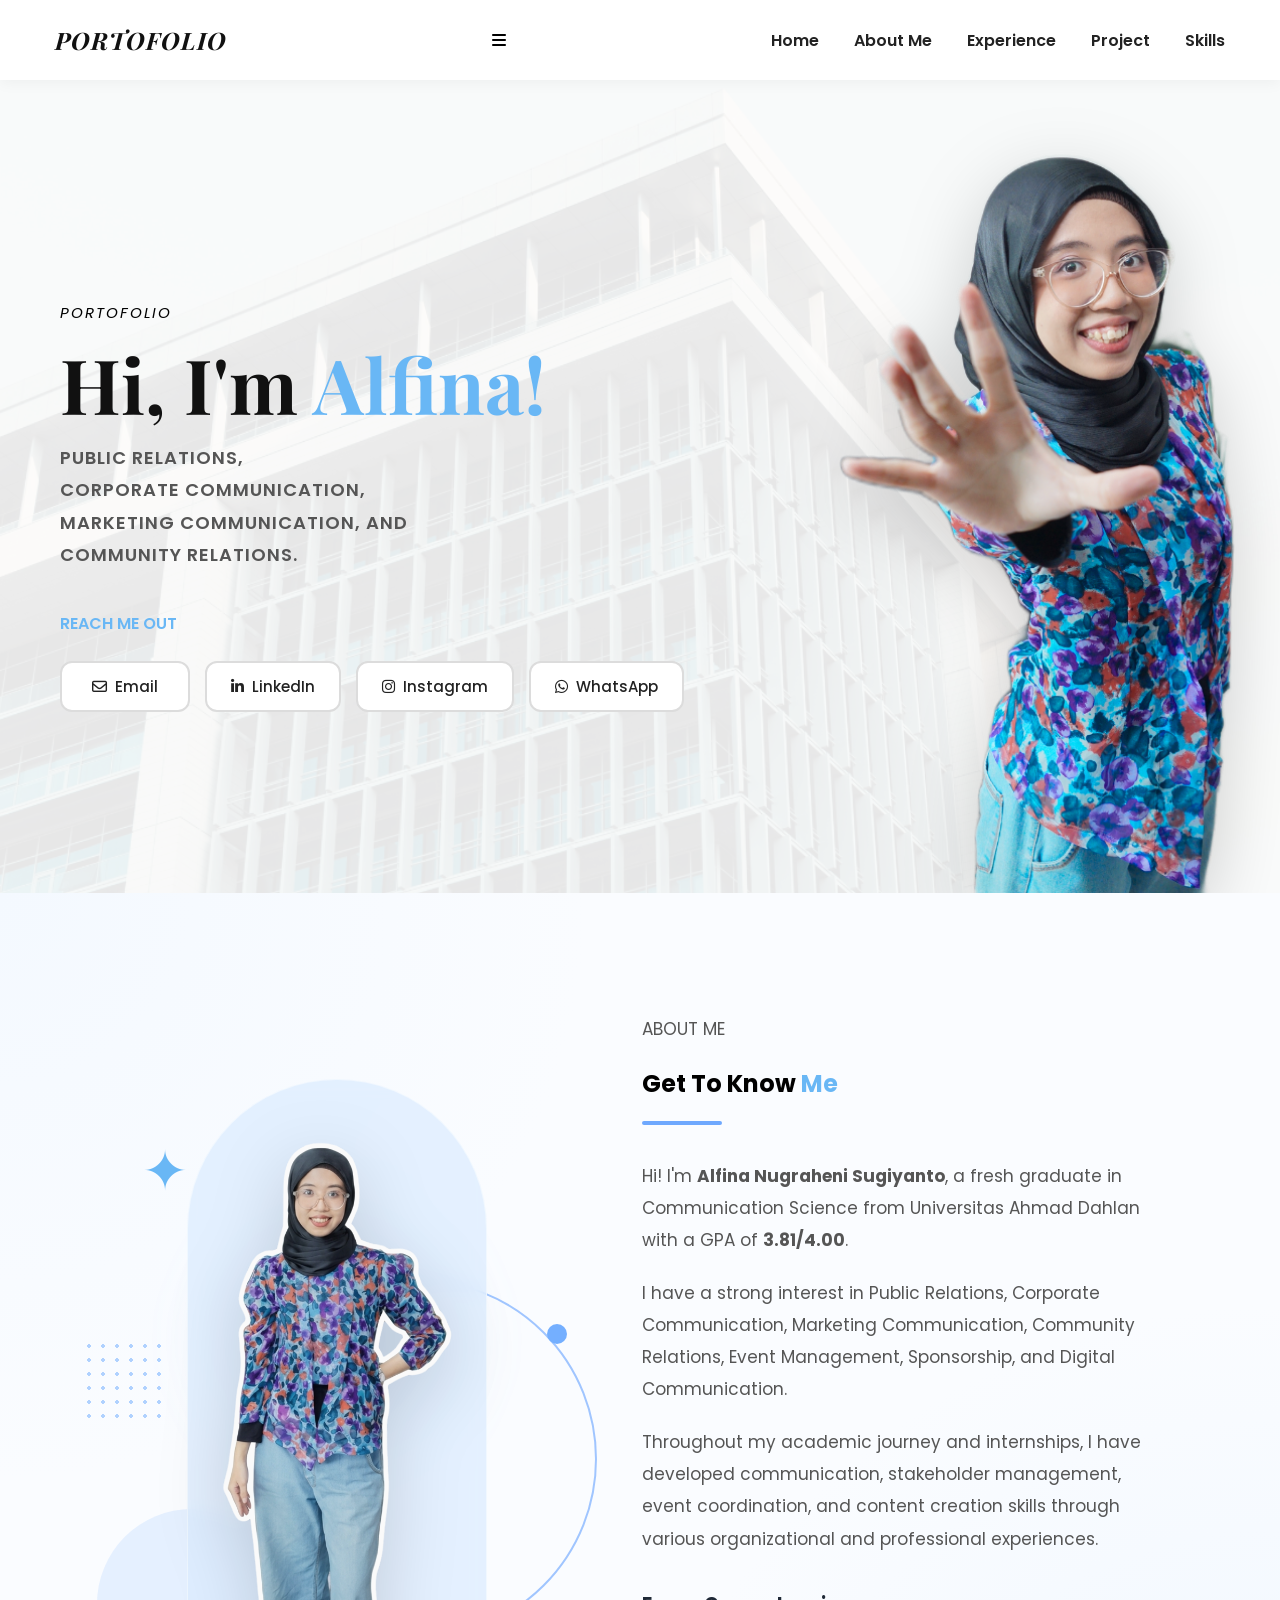
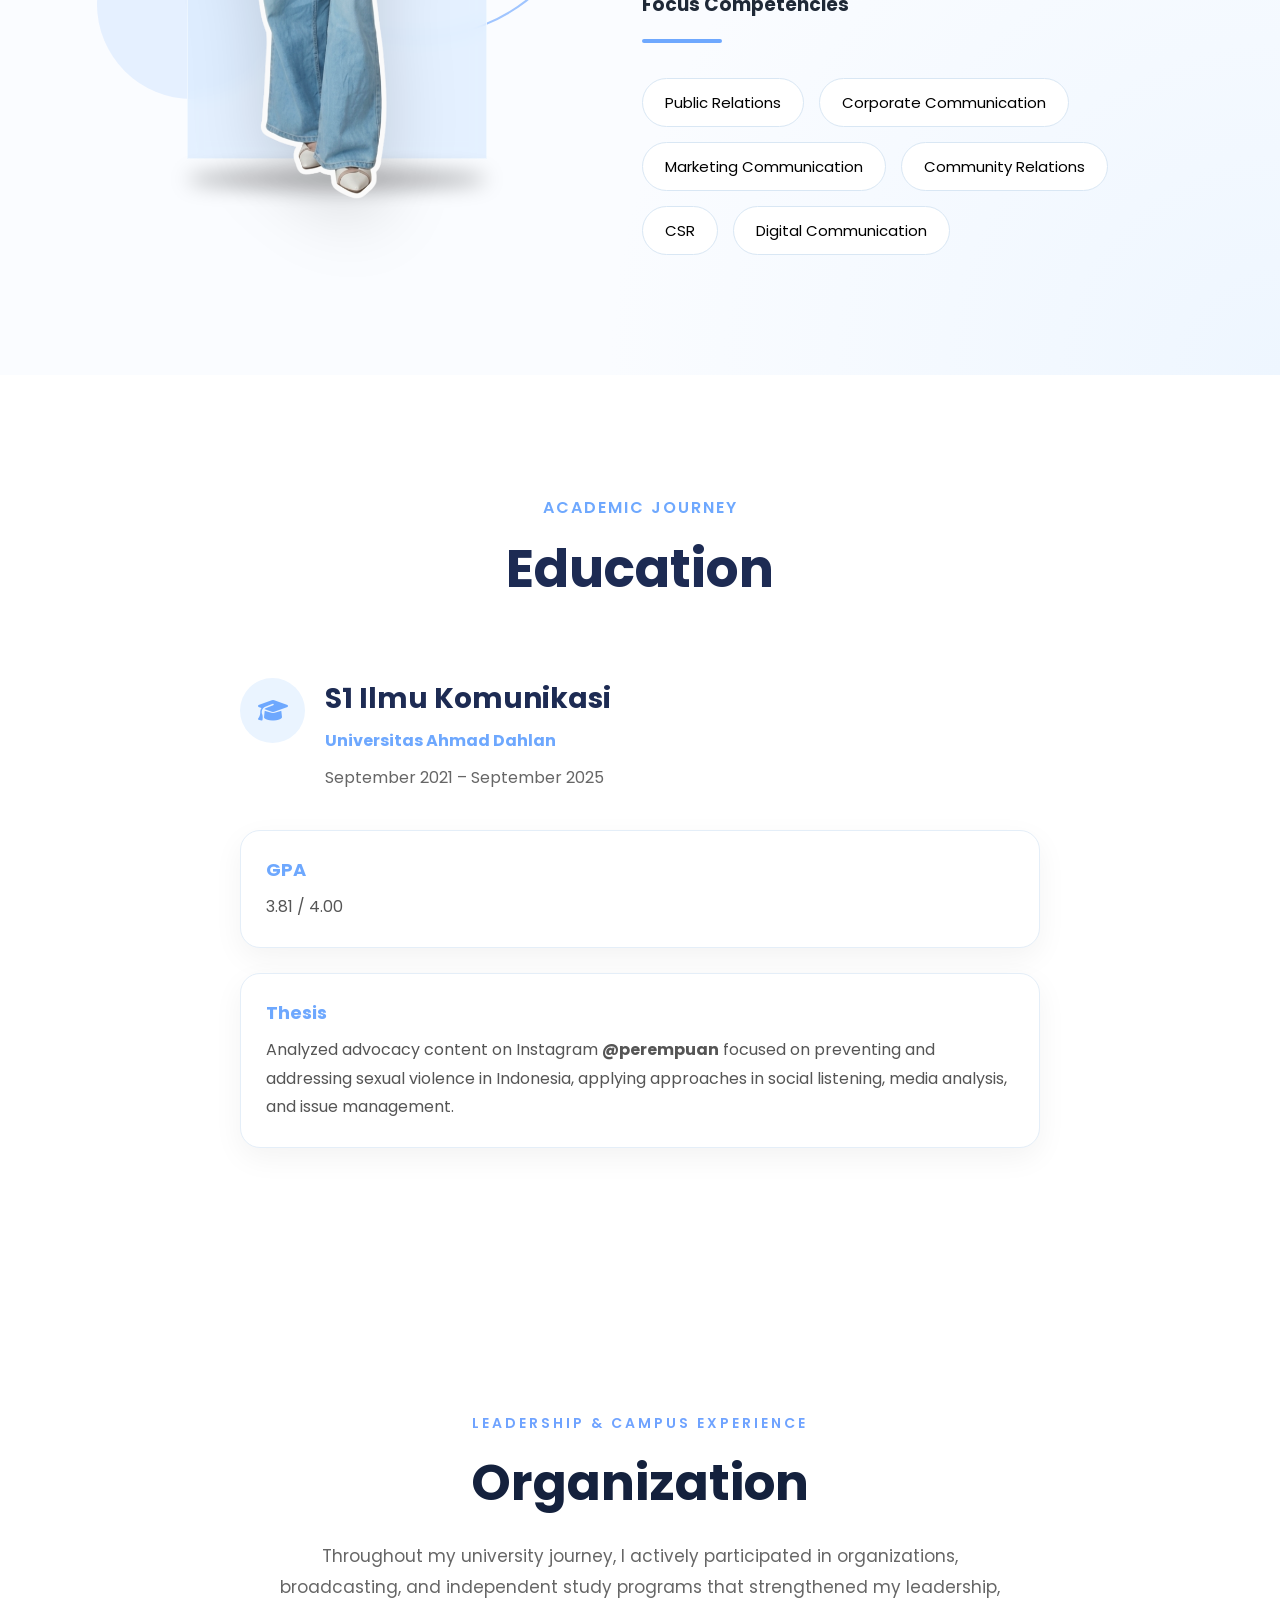
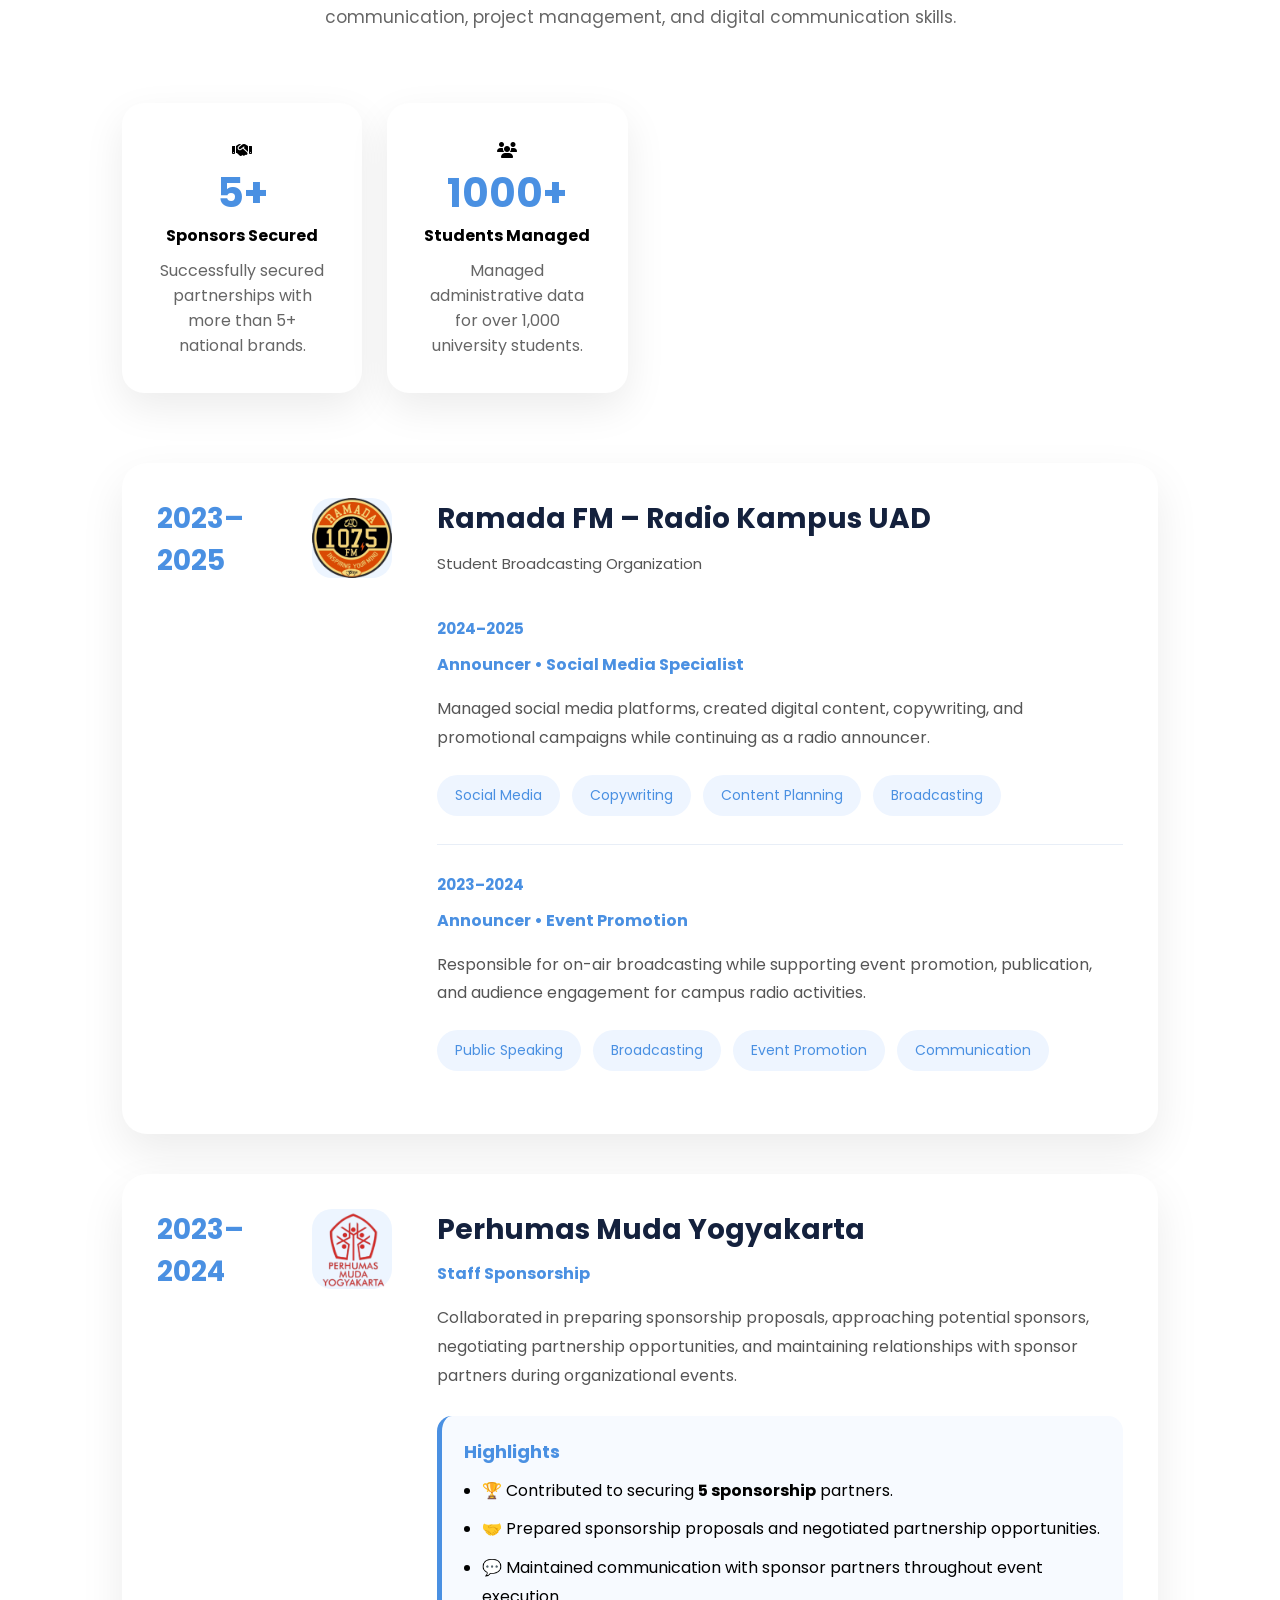
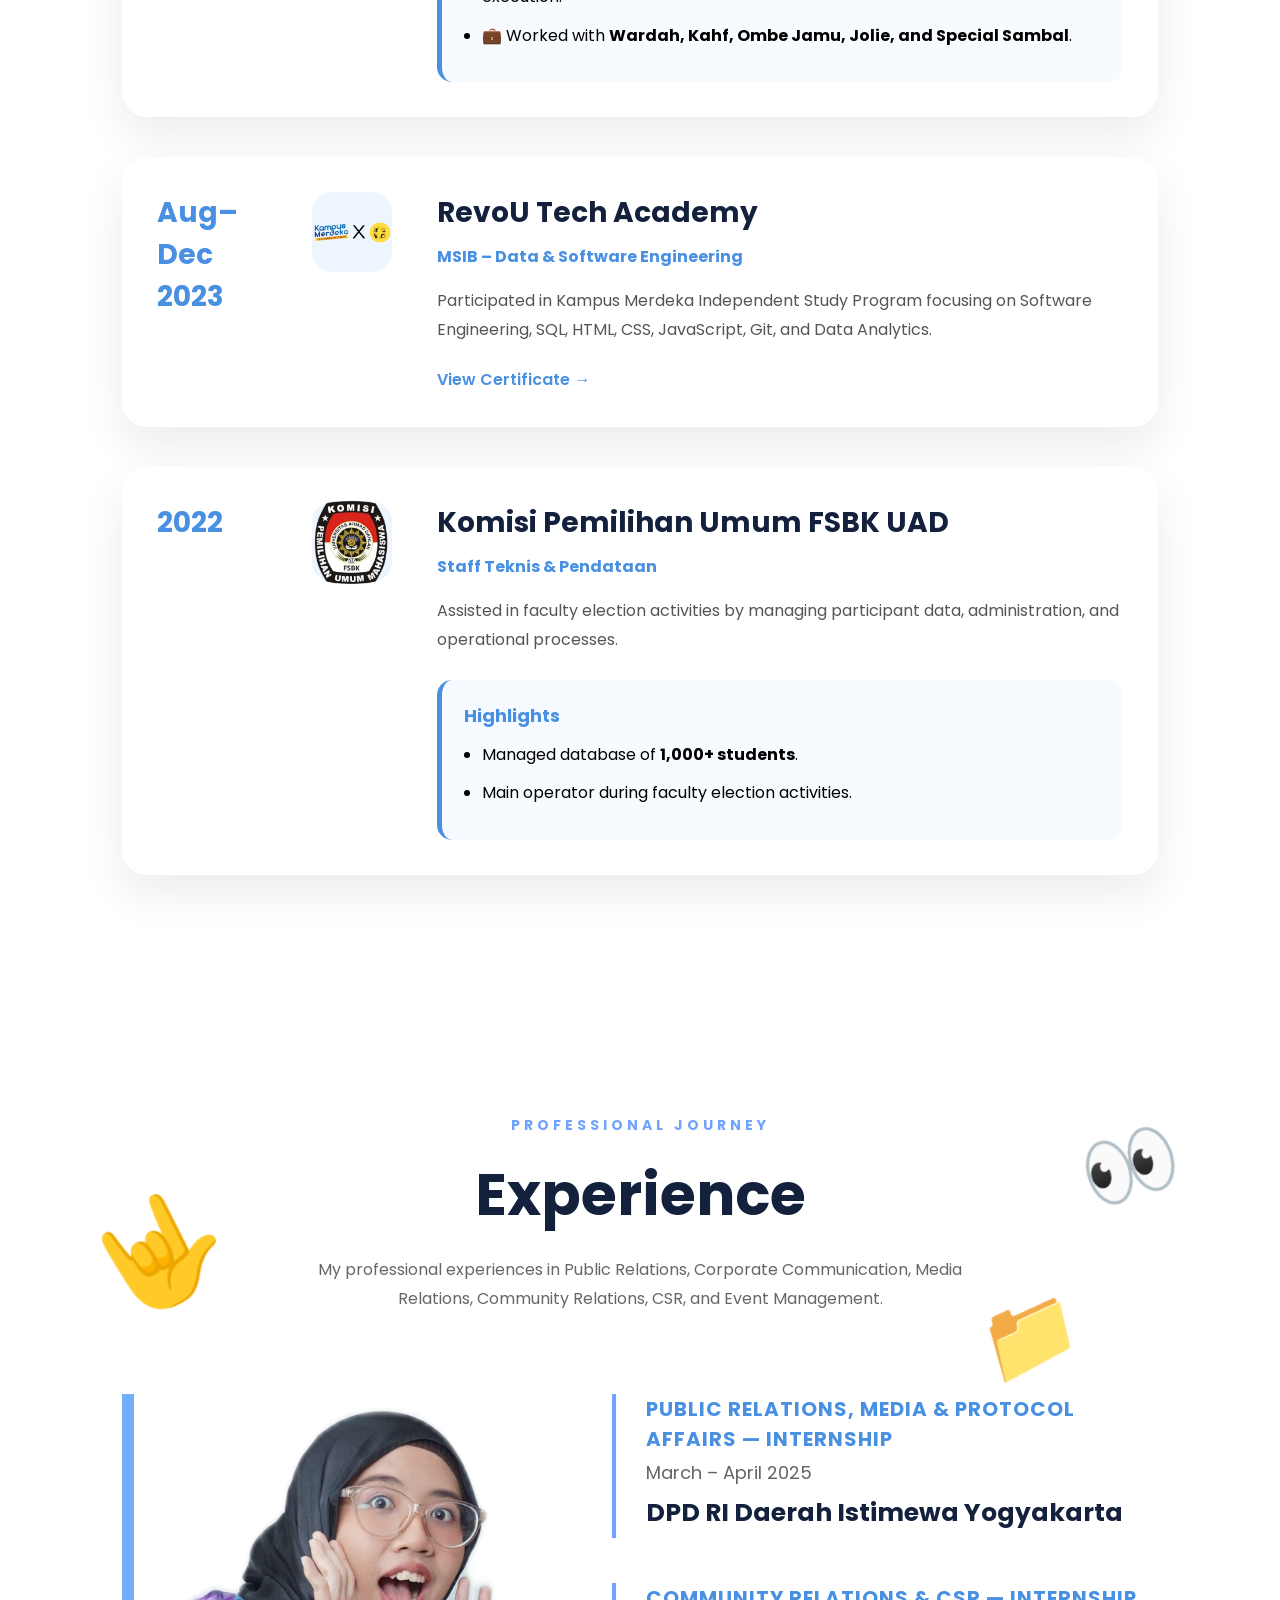
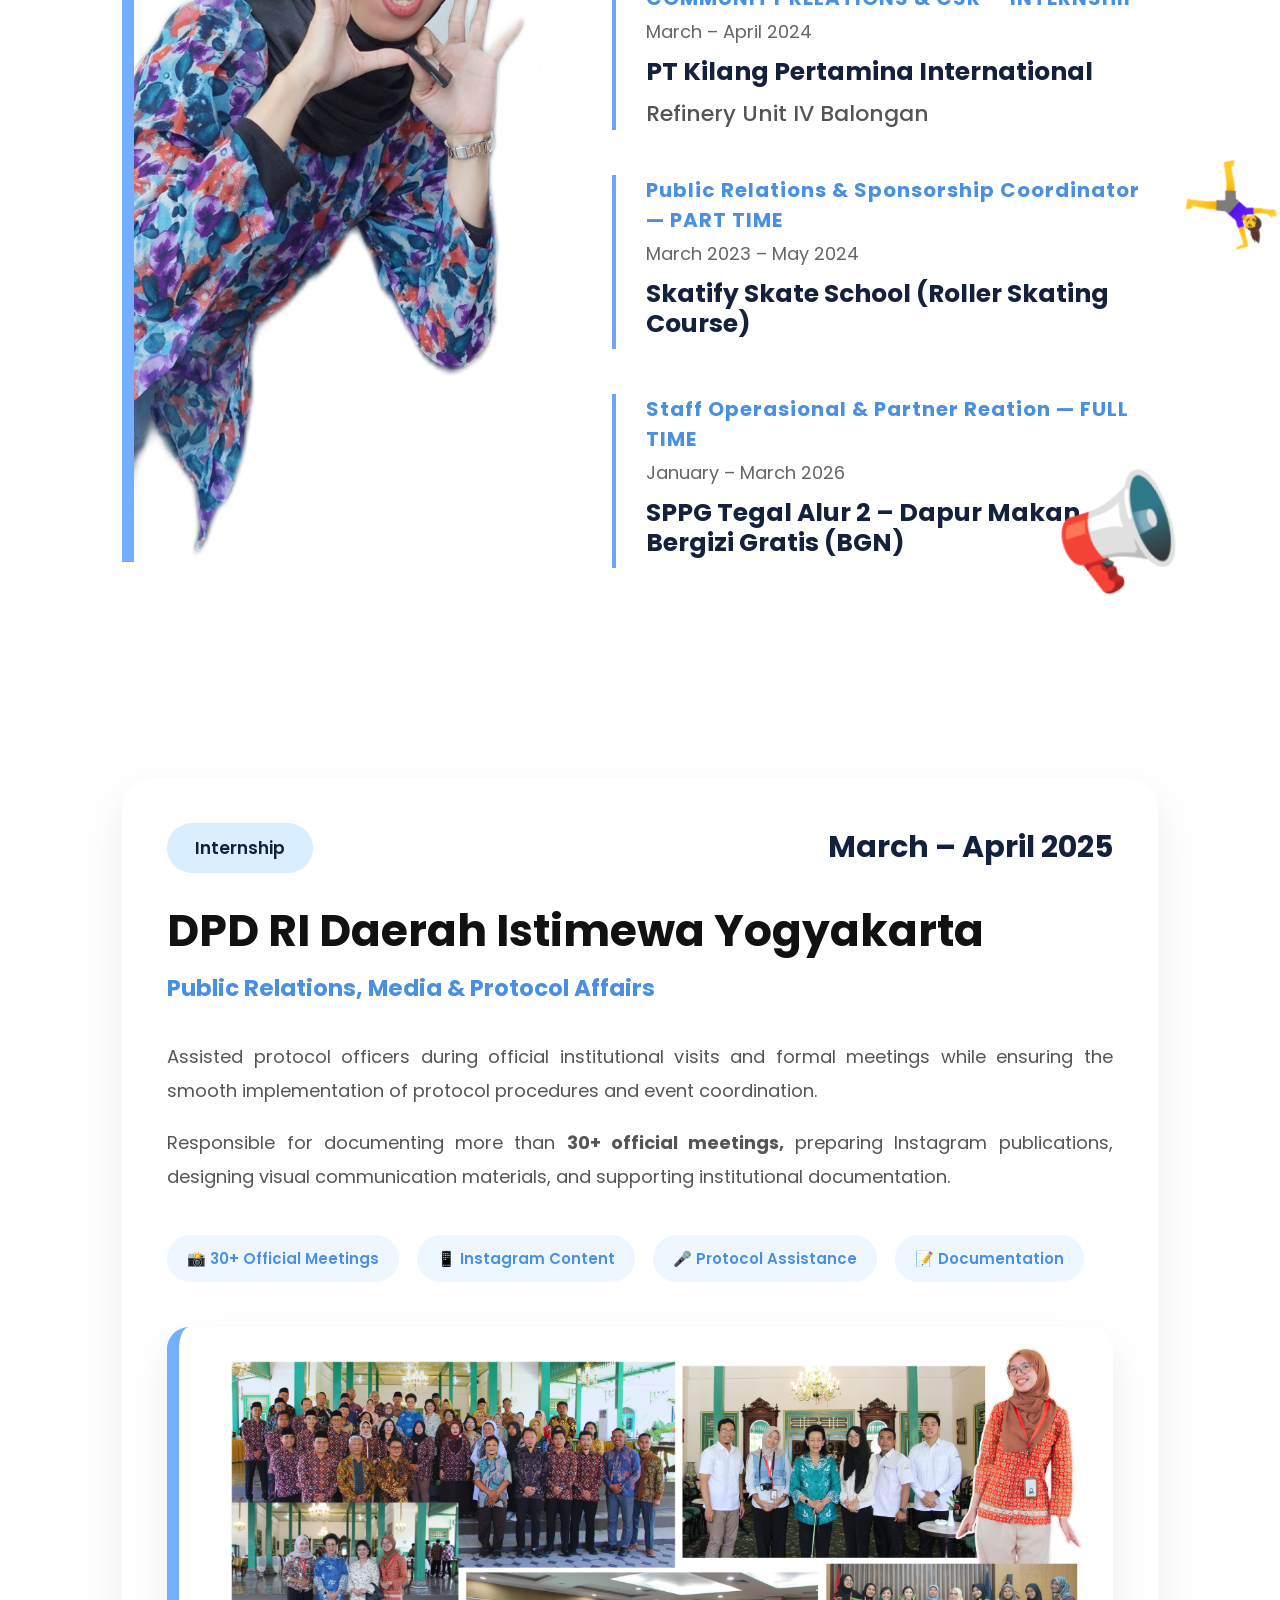
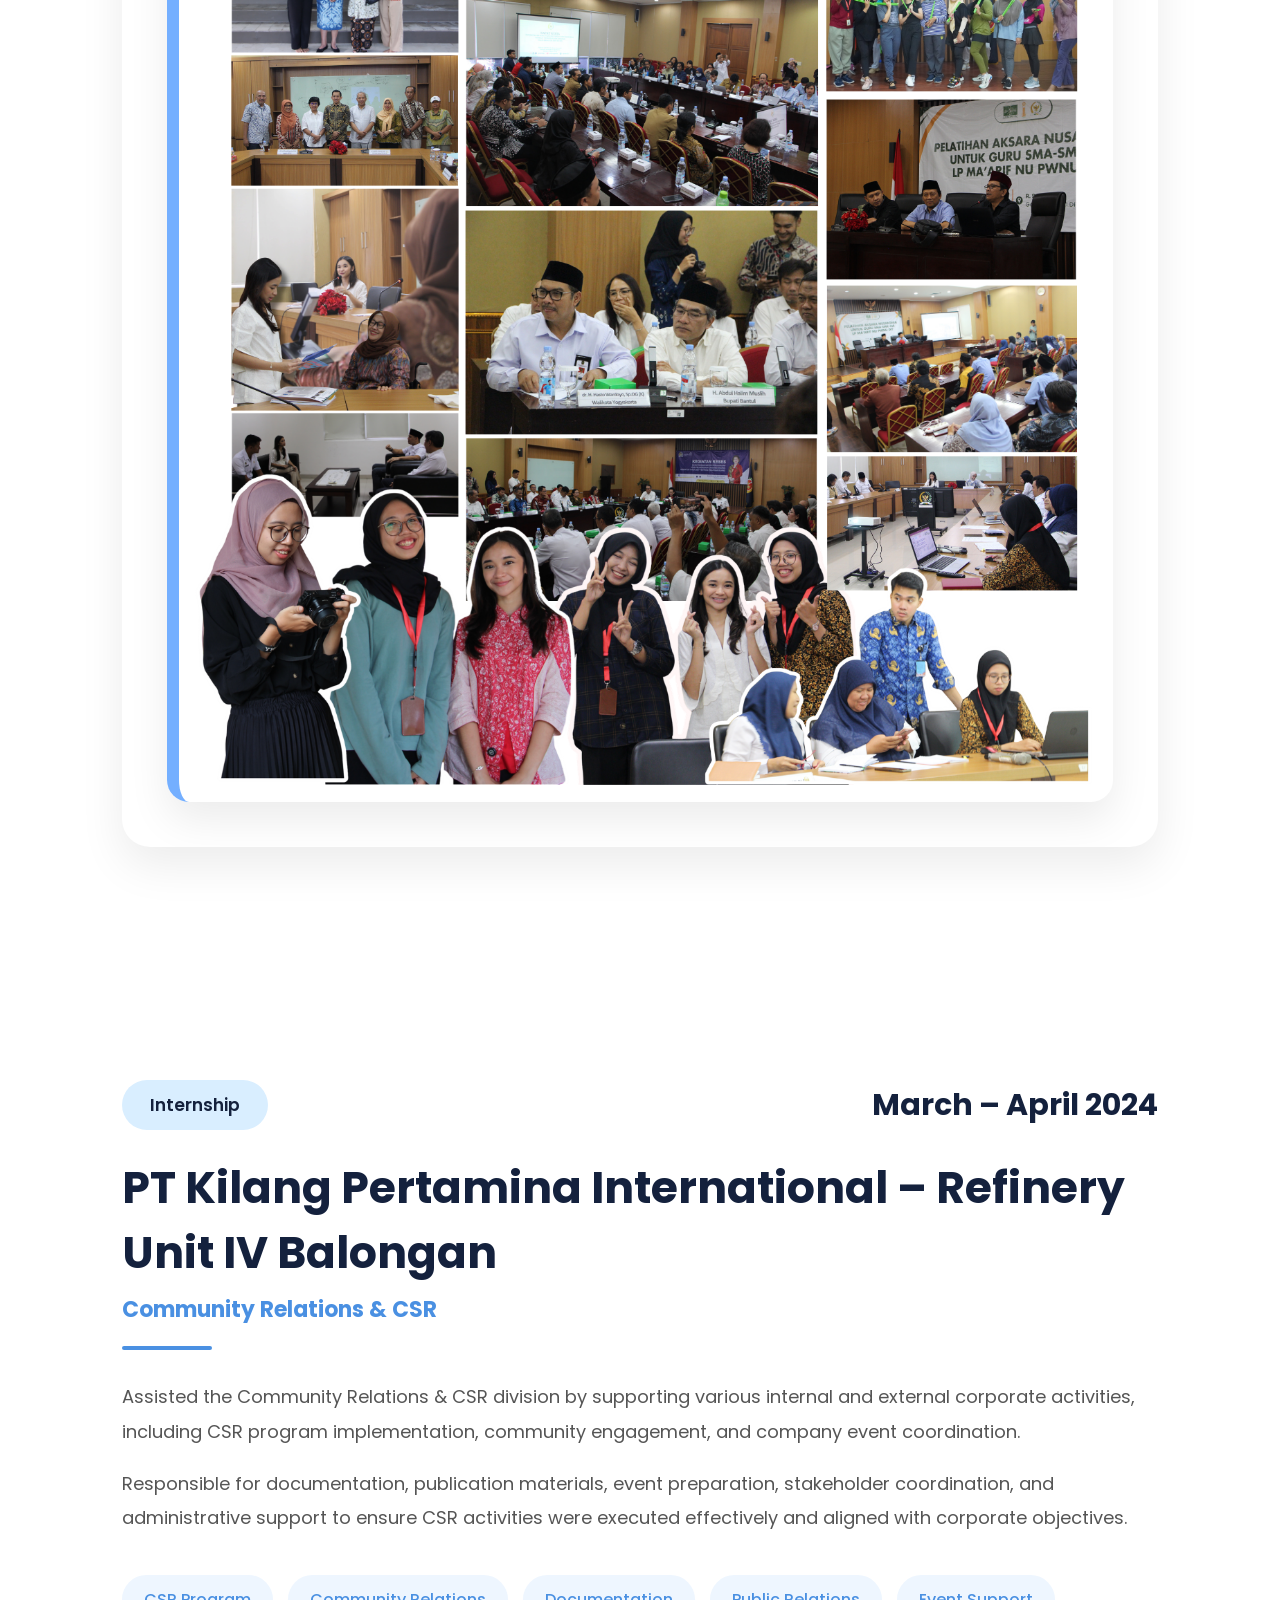
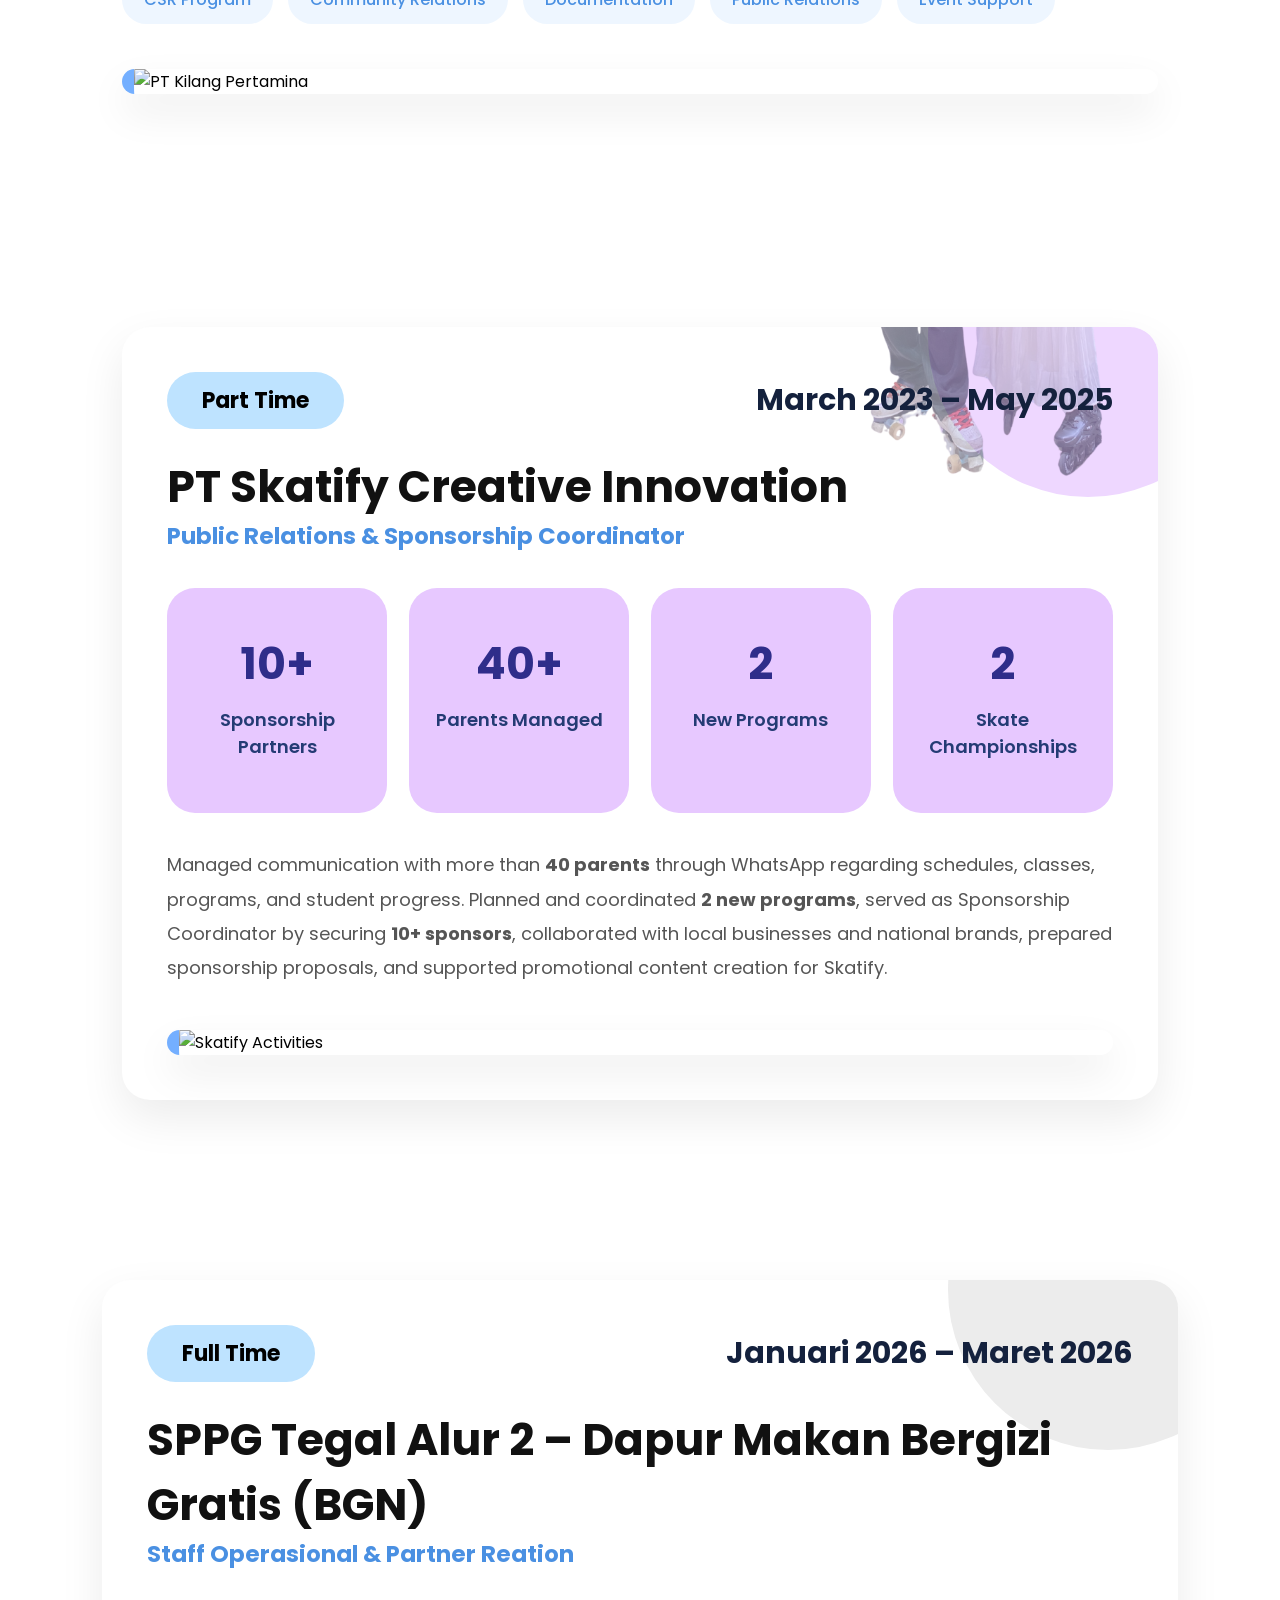
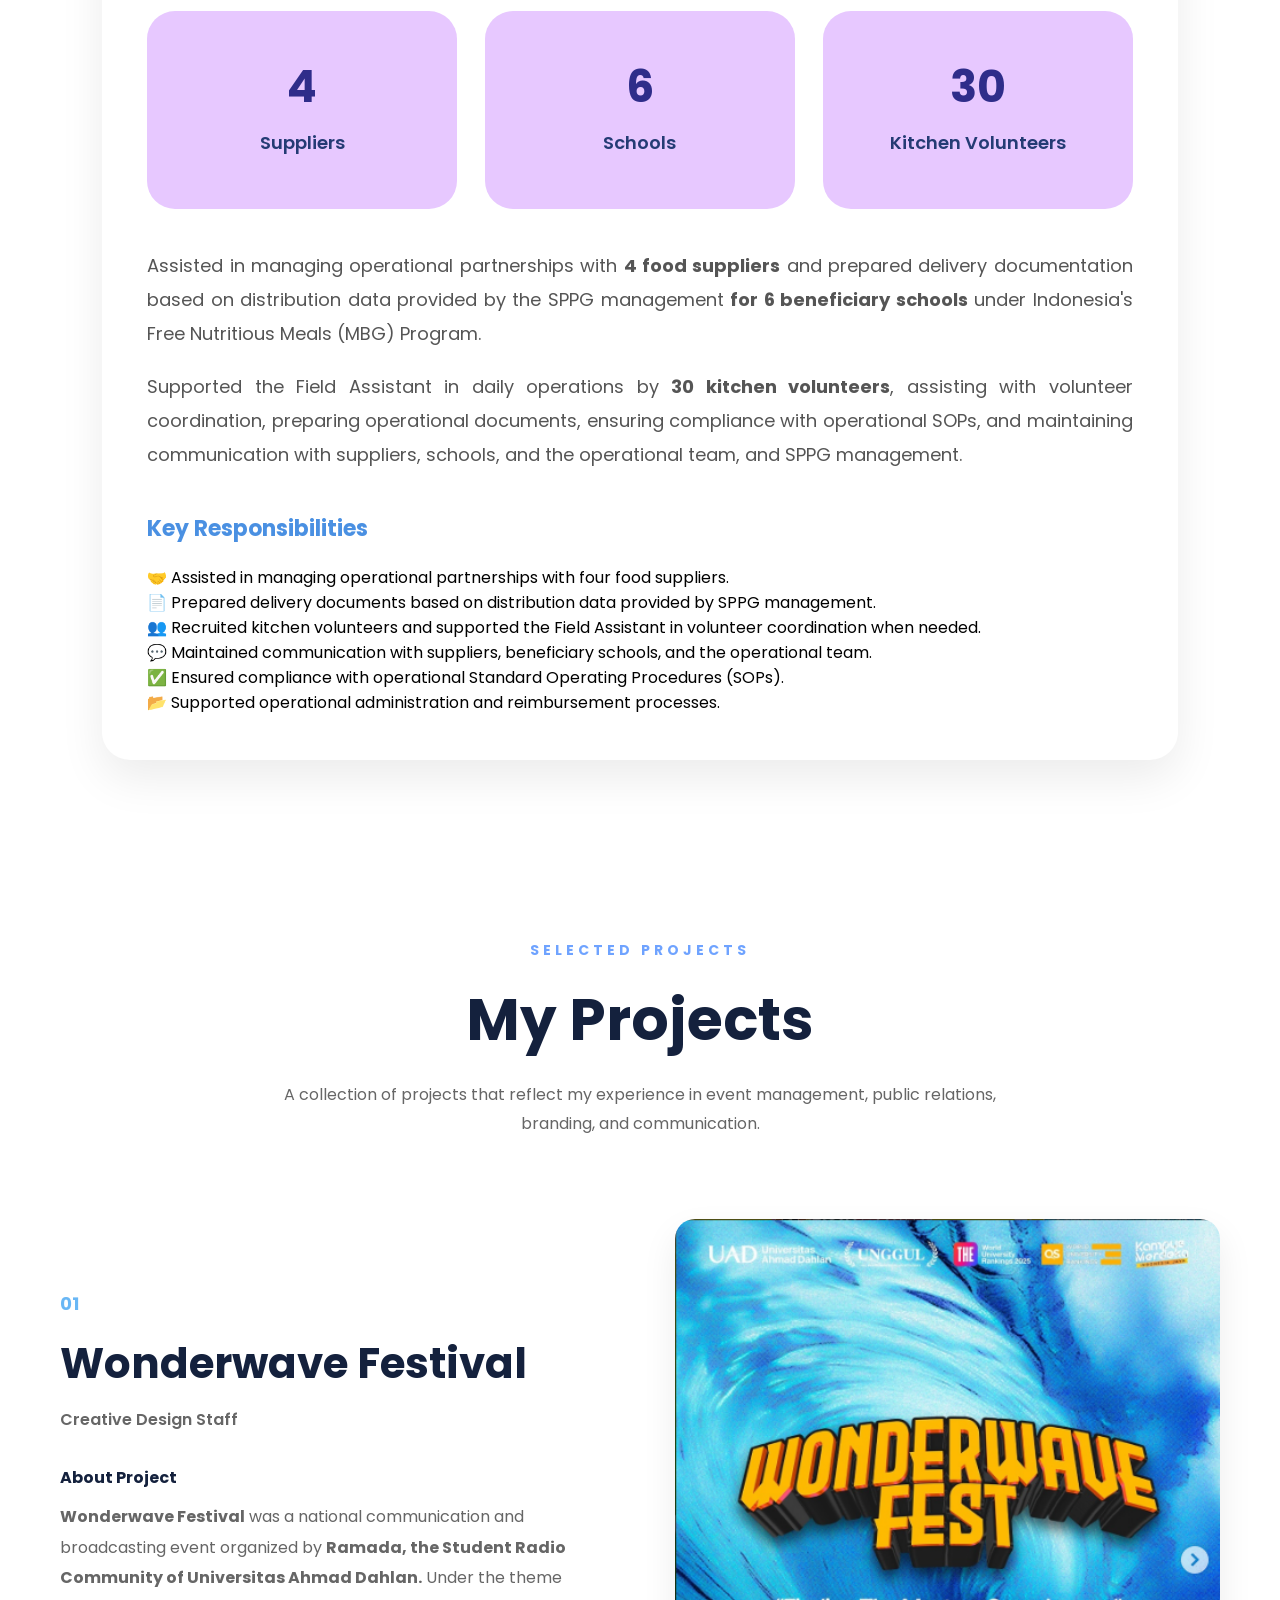
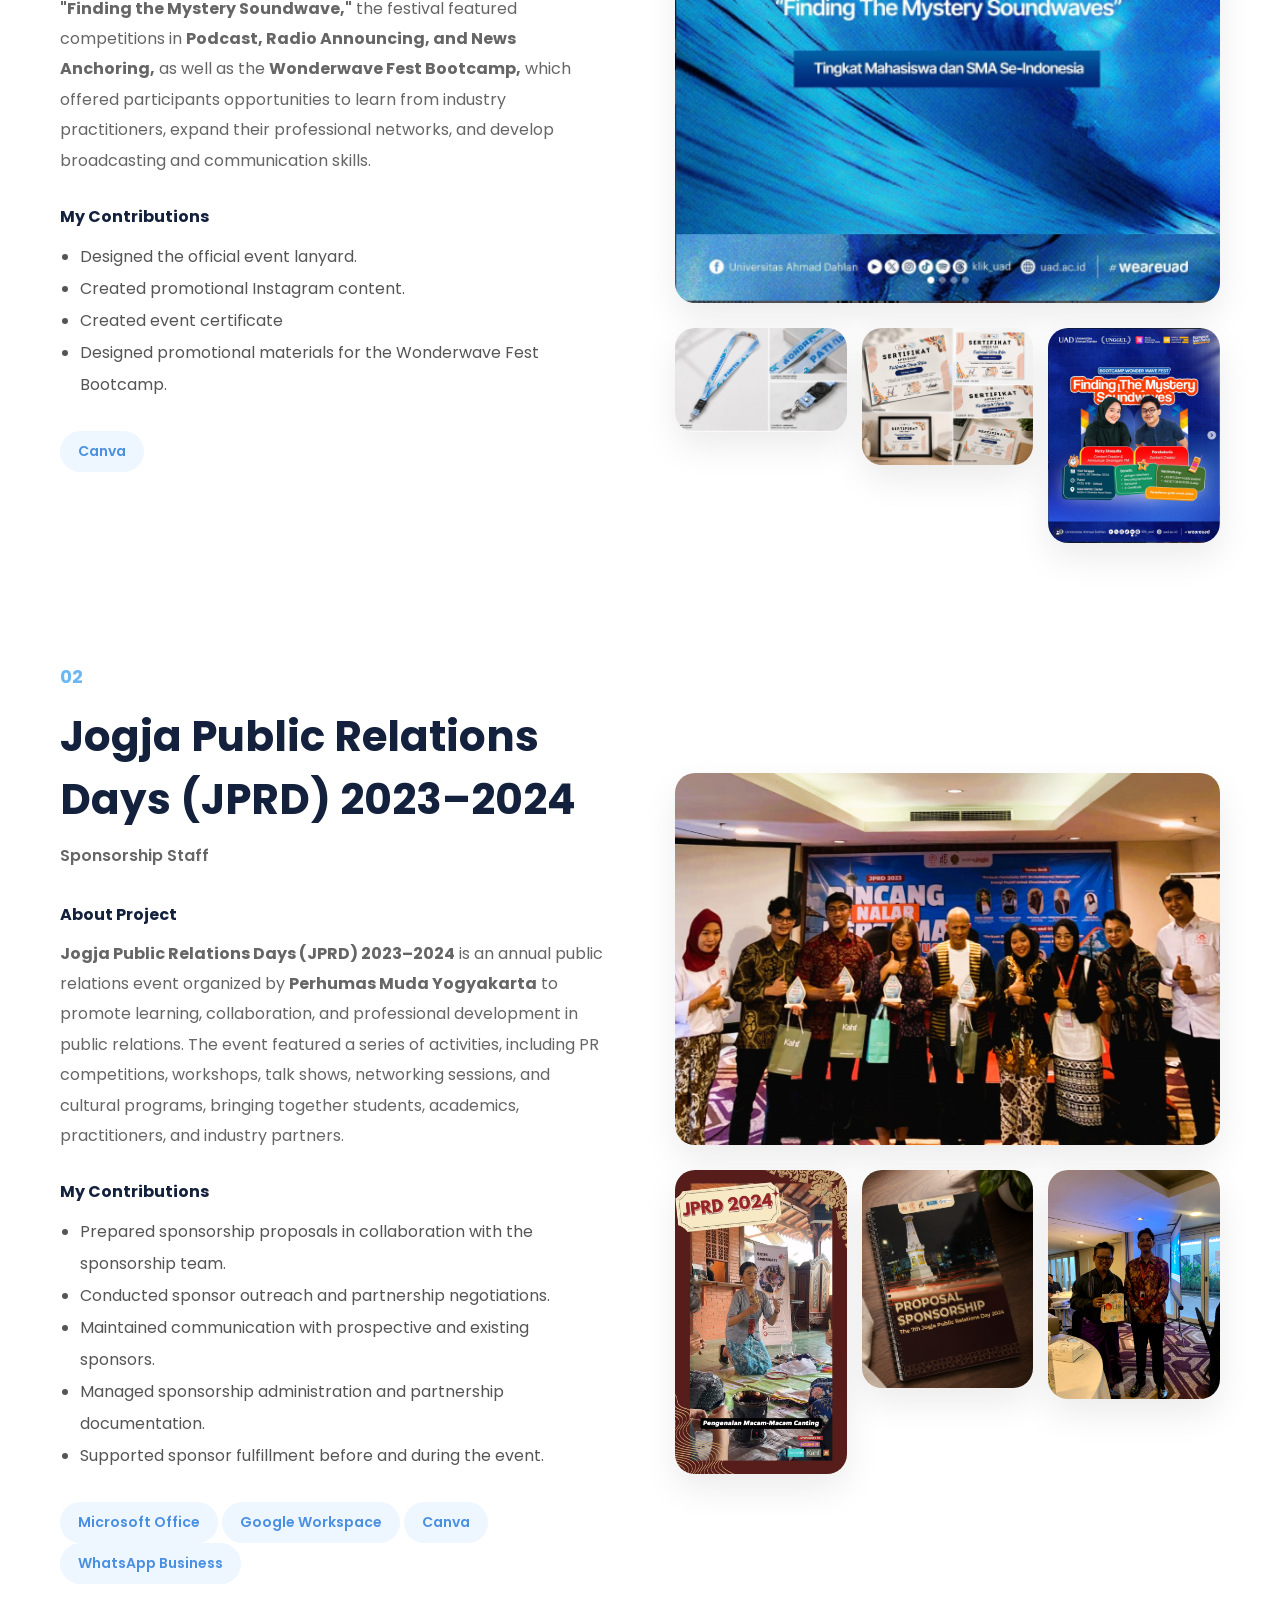
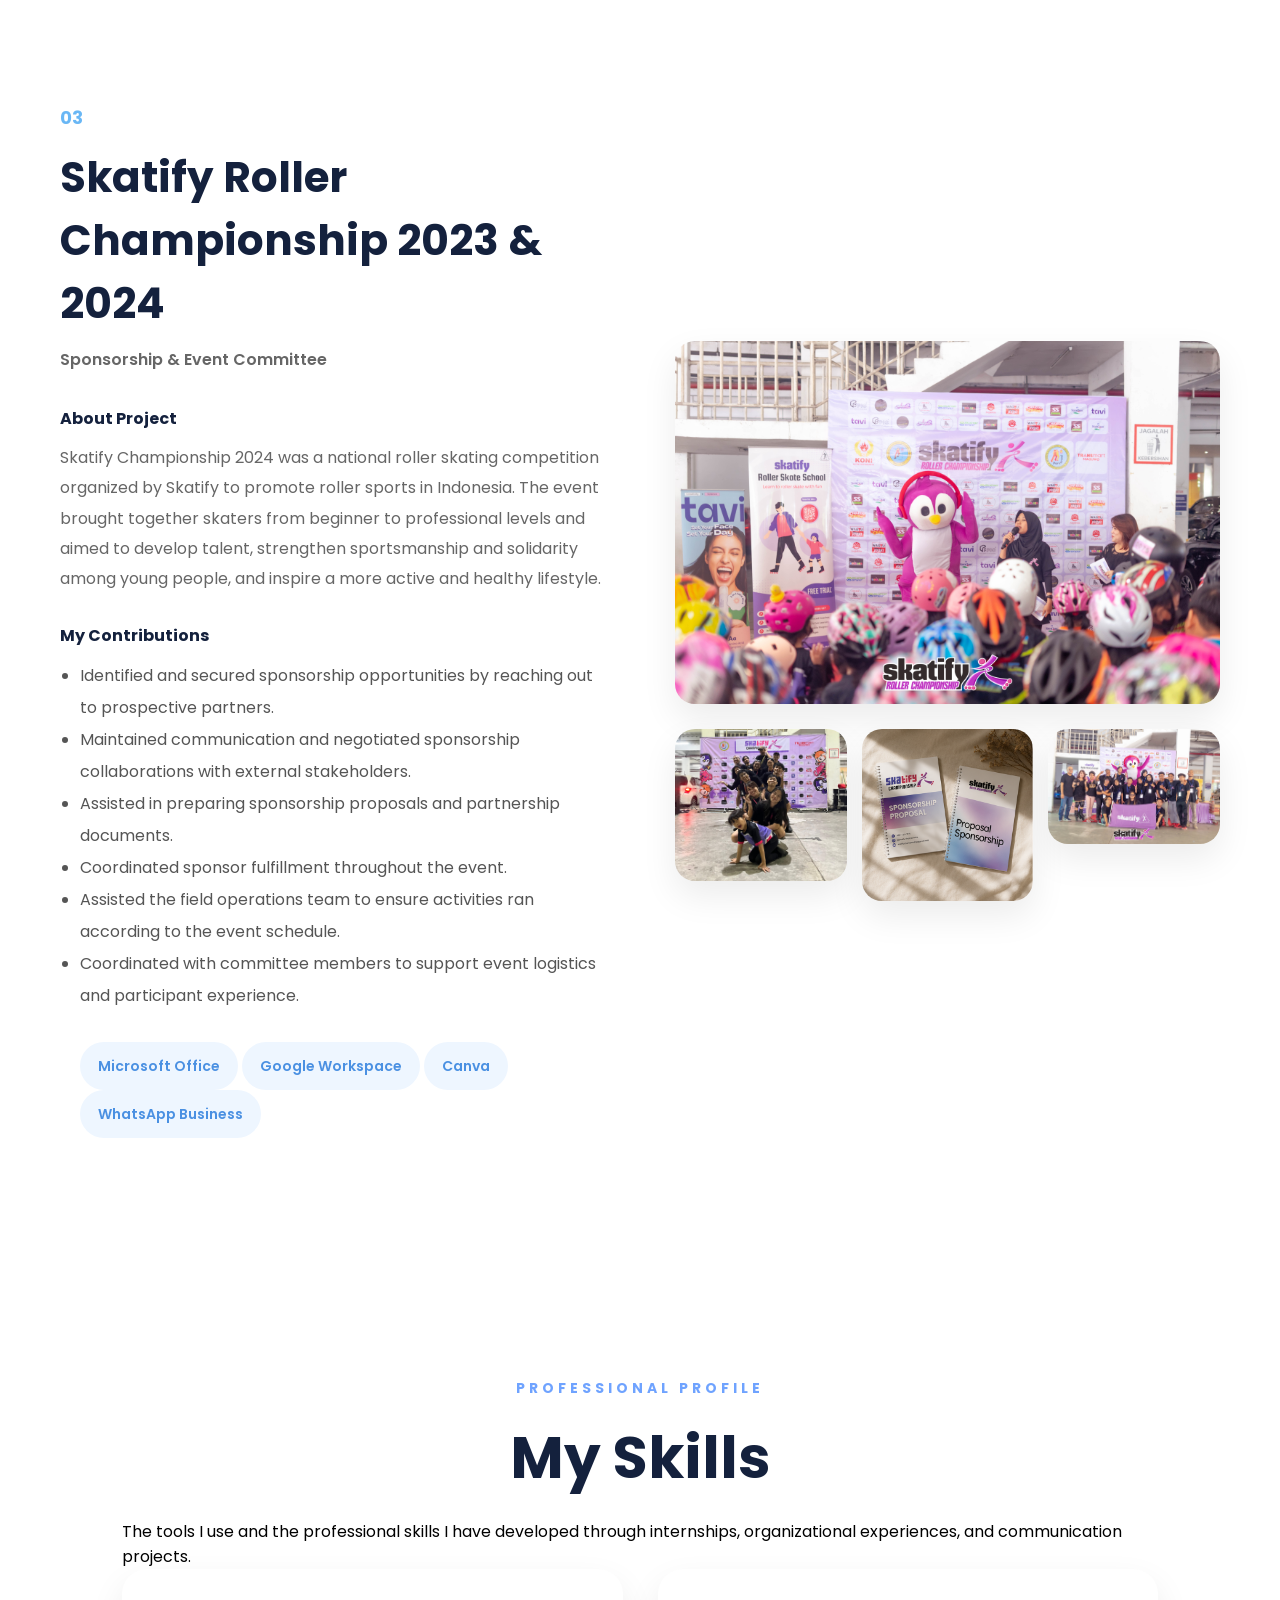
==== commit b5b1d438: "Update index.html" ====
--- a/Alfina - Portofolio/index.html
+++ b/Alfina - Portofolio/index.html
@@ -1,25 +1,22 @@
 <!DOCTYPE html>
 <html lang="en">
-
 <head>
 
     <meta charset="UTF-8">
-
     <meta name="viewport" content="width=device-width, initial-scale=1.0">
-
     <title>Alfina Portfolio</title>
-
-    <link rel="stylesheet" href="https://cdnjs.cloudflare.com/ajax/libs/font-awesome/6.4.2/css/all.min.css">
-
+    <!-- Favicon -->
+    <link rel="icon" type="image/png" href="assets/images/profile.png">
+    <link rel="shortcut icon" href="favicon.ico" type="image/x-icon">
+    <link rel="apple-touch-icon" href="assets/images/profile.png">
+
+    <!-- Font Awesome -->
+    <link rel="stylesheet" href="https://cdnjs.cloudflare.com/ajax/libs/font-awesome/6.7.2/css/all.min.css">
     <link rel="stylesheet" href="css/style.css">
-
-
+    <link rel="stylesheet" href="css/responsive.css">
 </head>
-
 <body>
-
     <!-- ================= NAVBAR ================= -->
-
     <header>
 
         <nav class="navbar">
@@ -30,7 +27,11 @@
 
             </div>
 
-            <ul class="nav-menu">
+            <div class="menu-toggle" id="mobile-menu" aria-label="Toggle navigation">
+                <i class="fa-solid fa-bars"></i>
+            </div>
+
+            <ul class="nav-menu" id="nav-menu">
 
                 <li><a href="#home">Home</a></li>
 
@@ -1481,28 +1482,16 @@
 
 <script src="js/script.js"></script>
 
-
-
-
 <!-- ================= FOOTER ================= -->
-
 <footer class="footer">
-
     <div class="container">
-
         <p>
             © 2026 <strong>Alfina Sugiyanto</strong>.
         </p>
-
         <p>
             Designed &amp; Developed by Me.
         </p>
-
     </div>
-
 </footer>
-
-
 </body>
-
-</html>+</html>
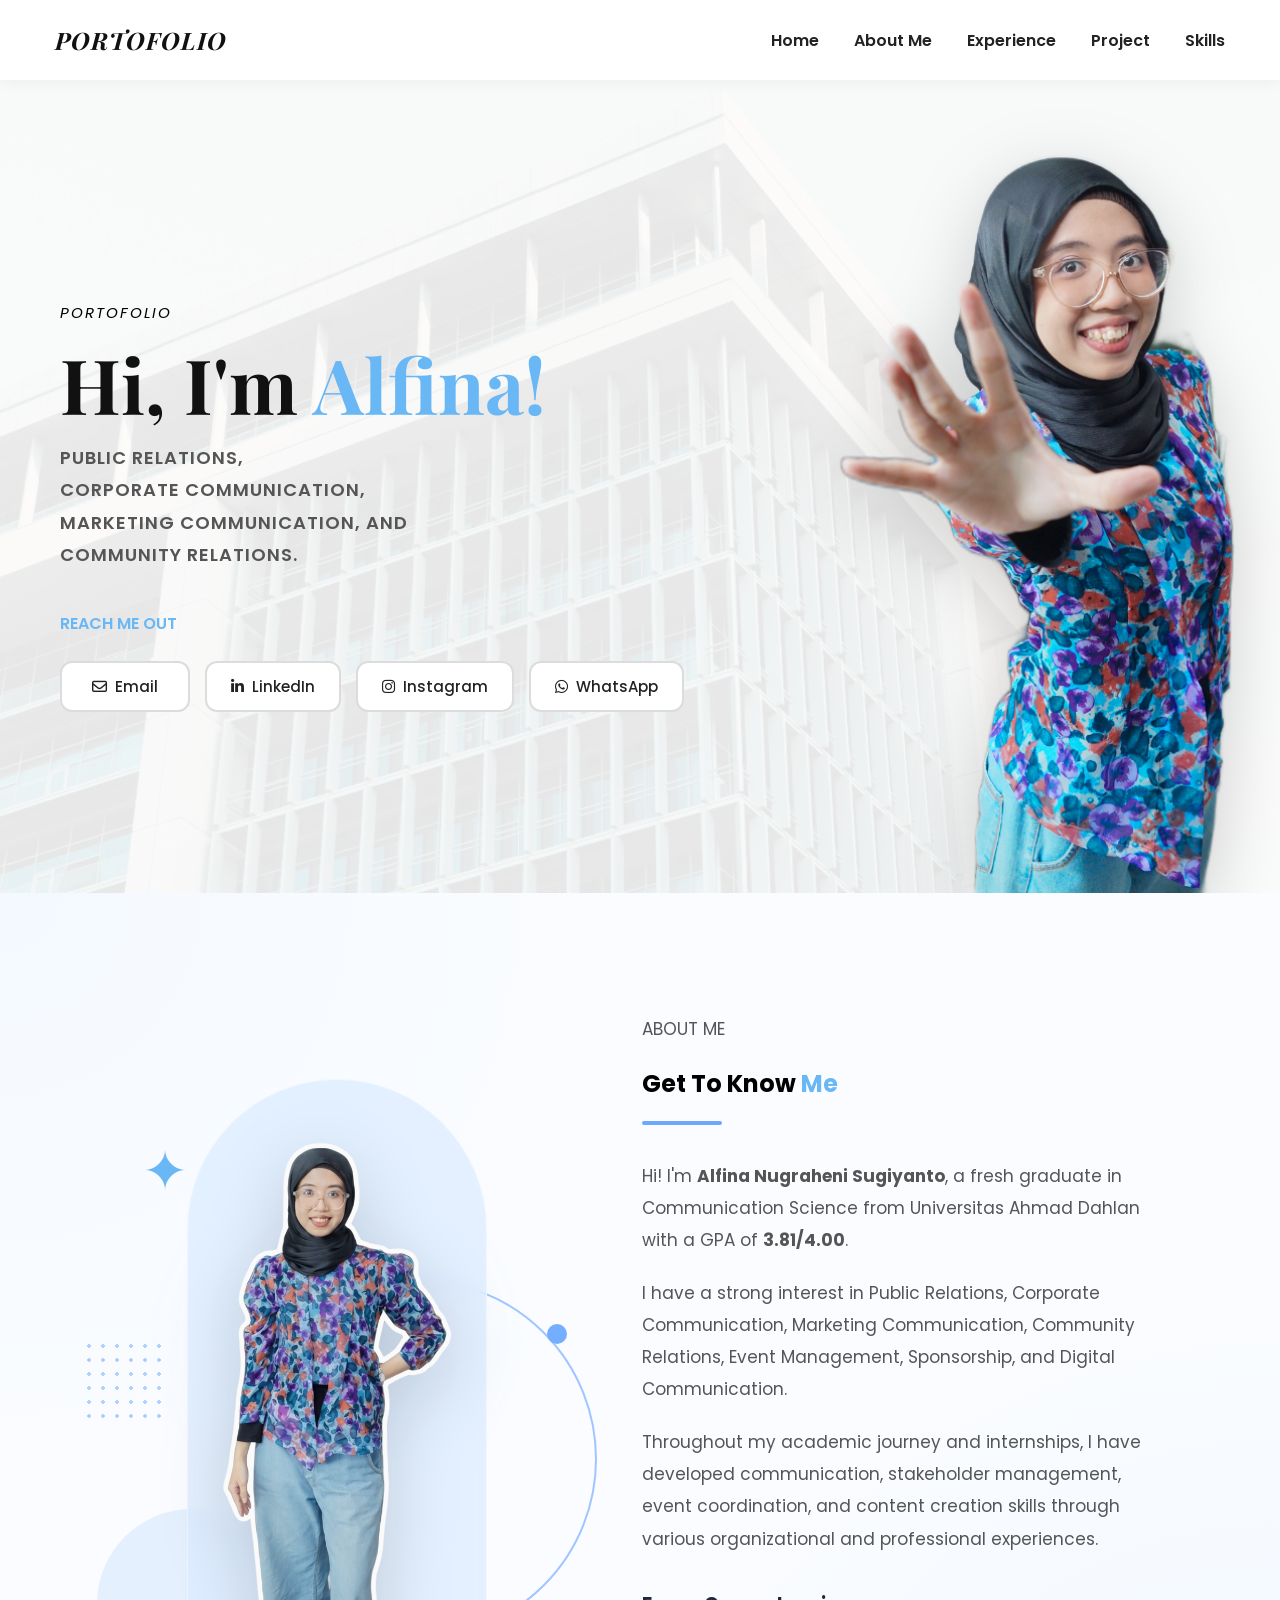
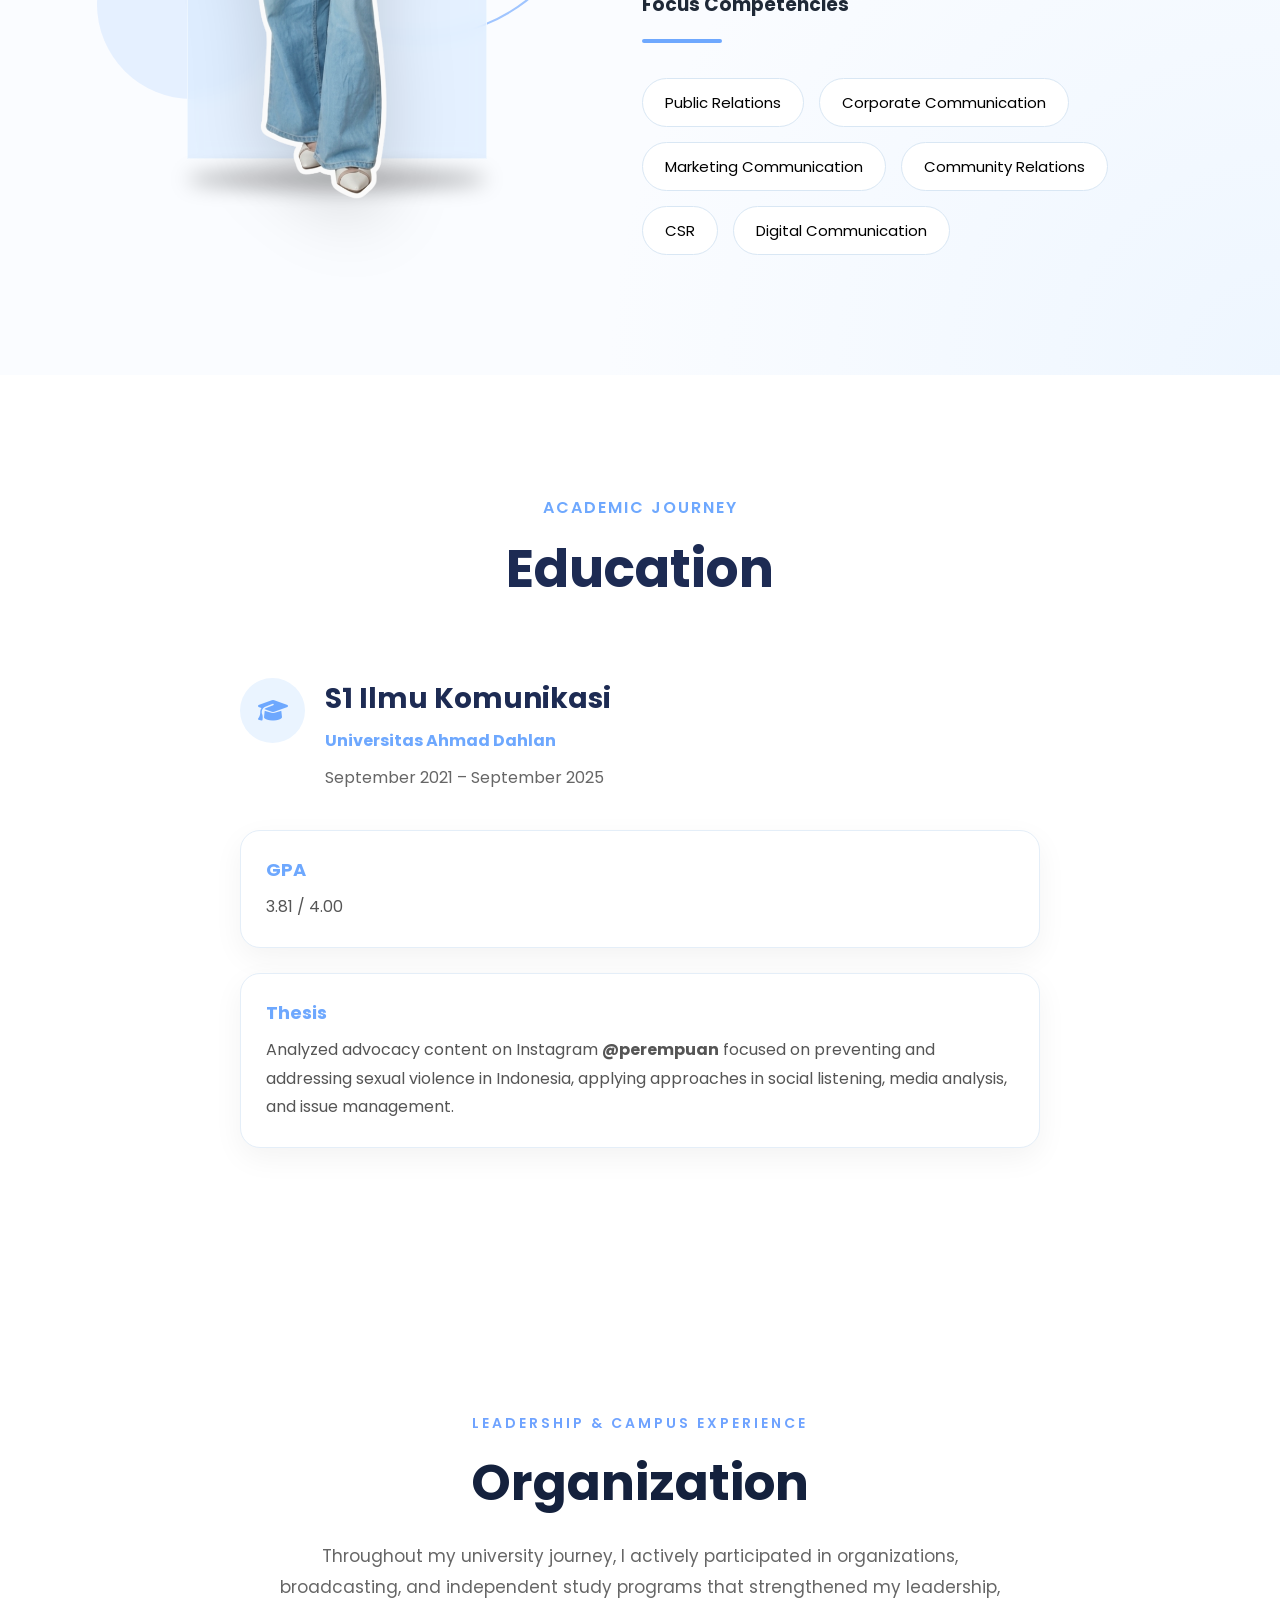
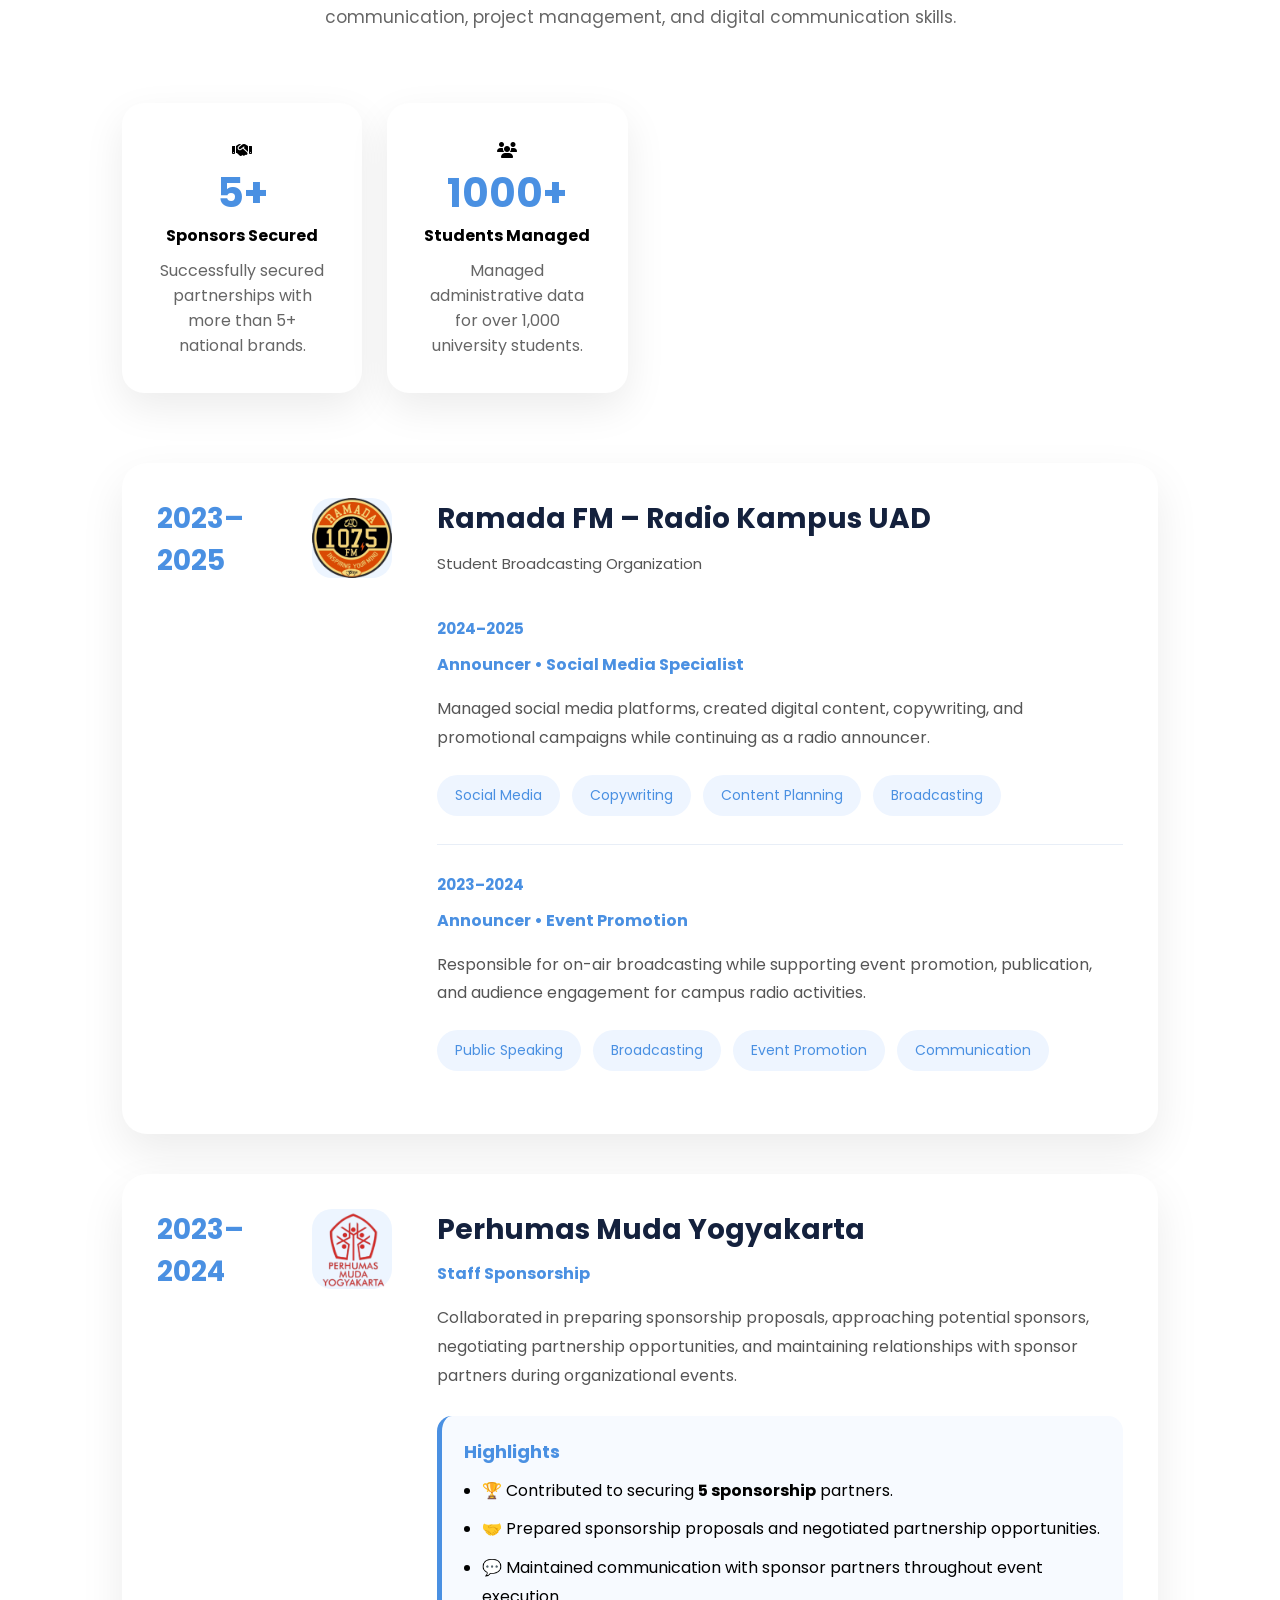
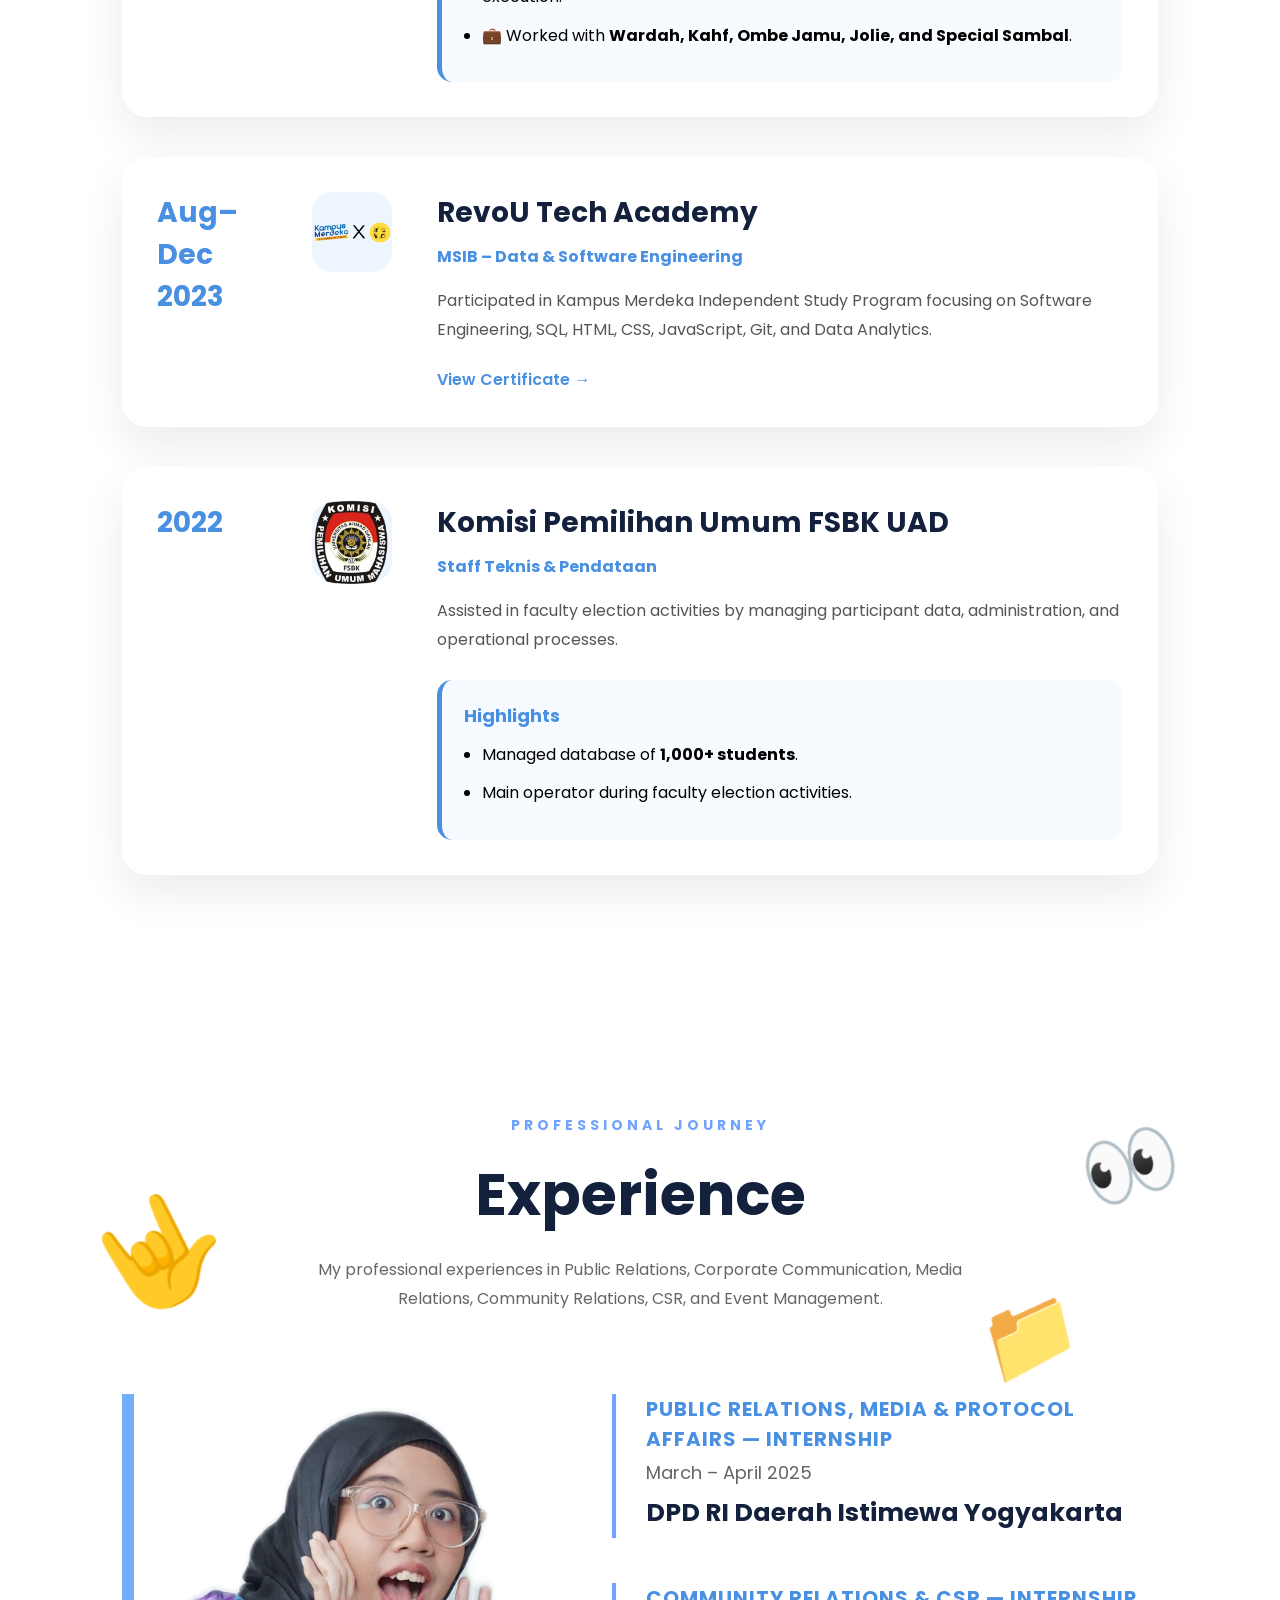
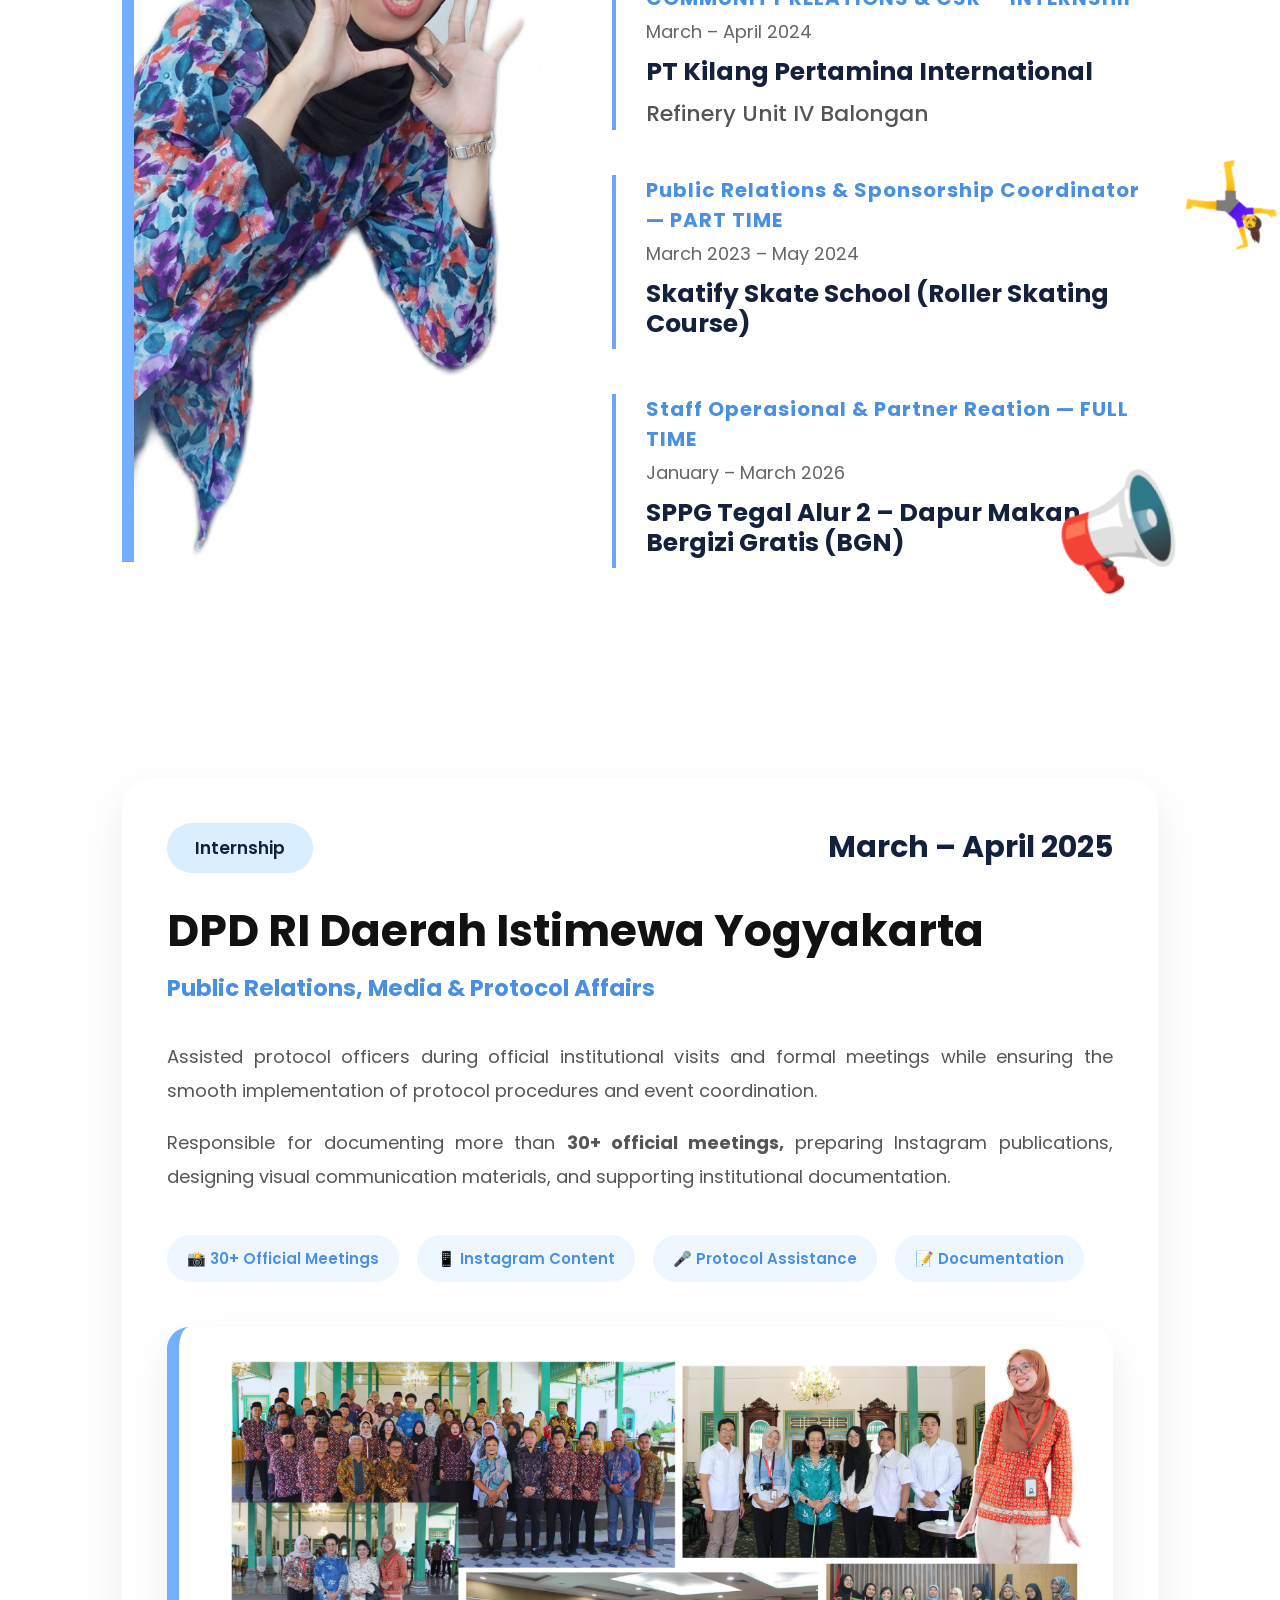
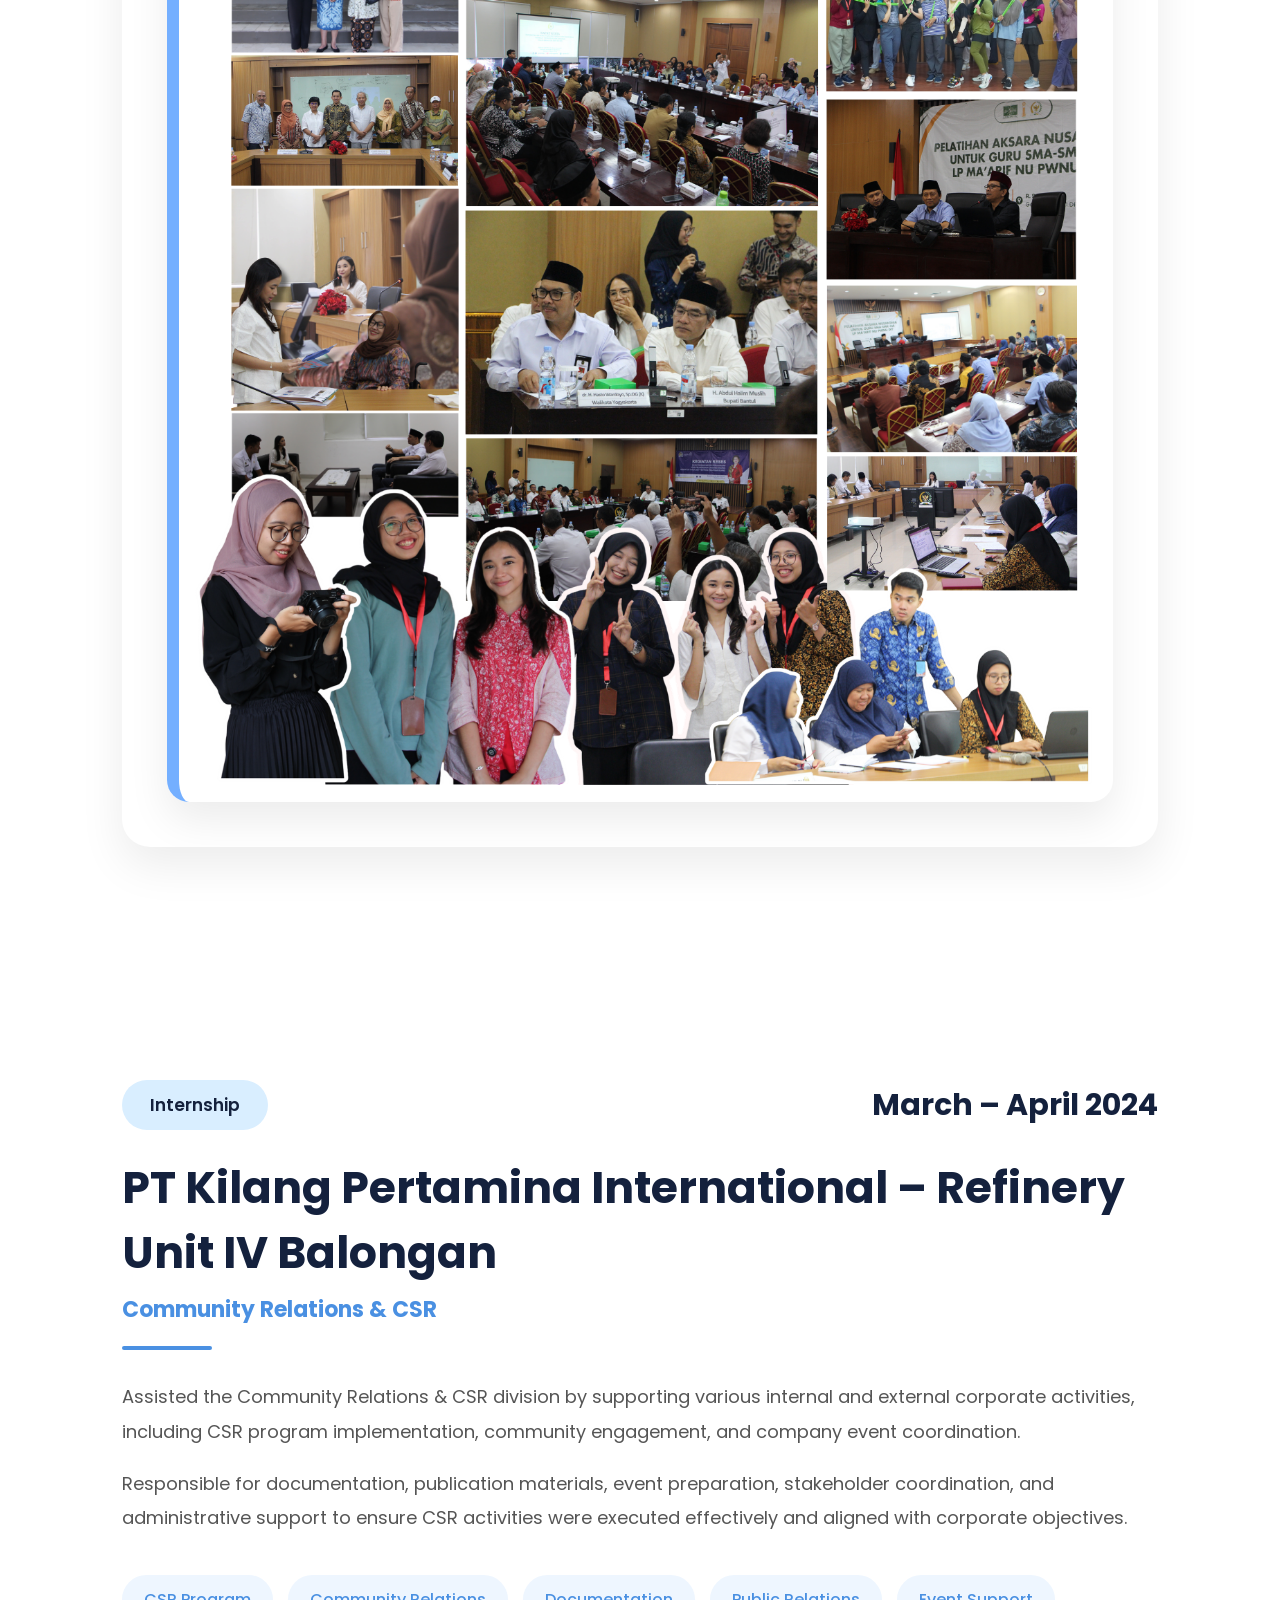
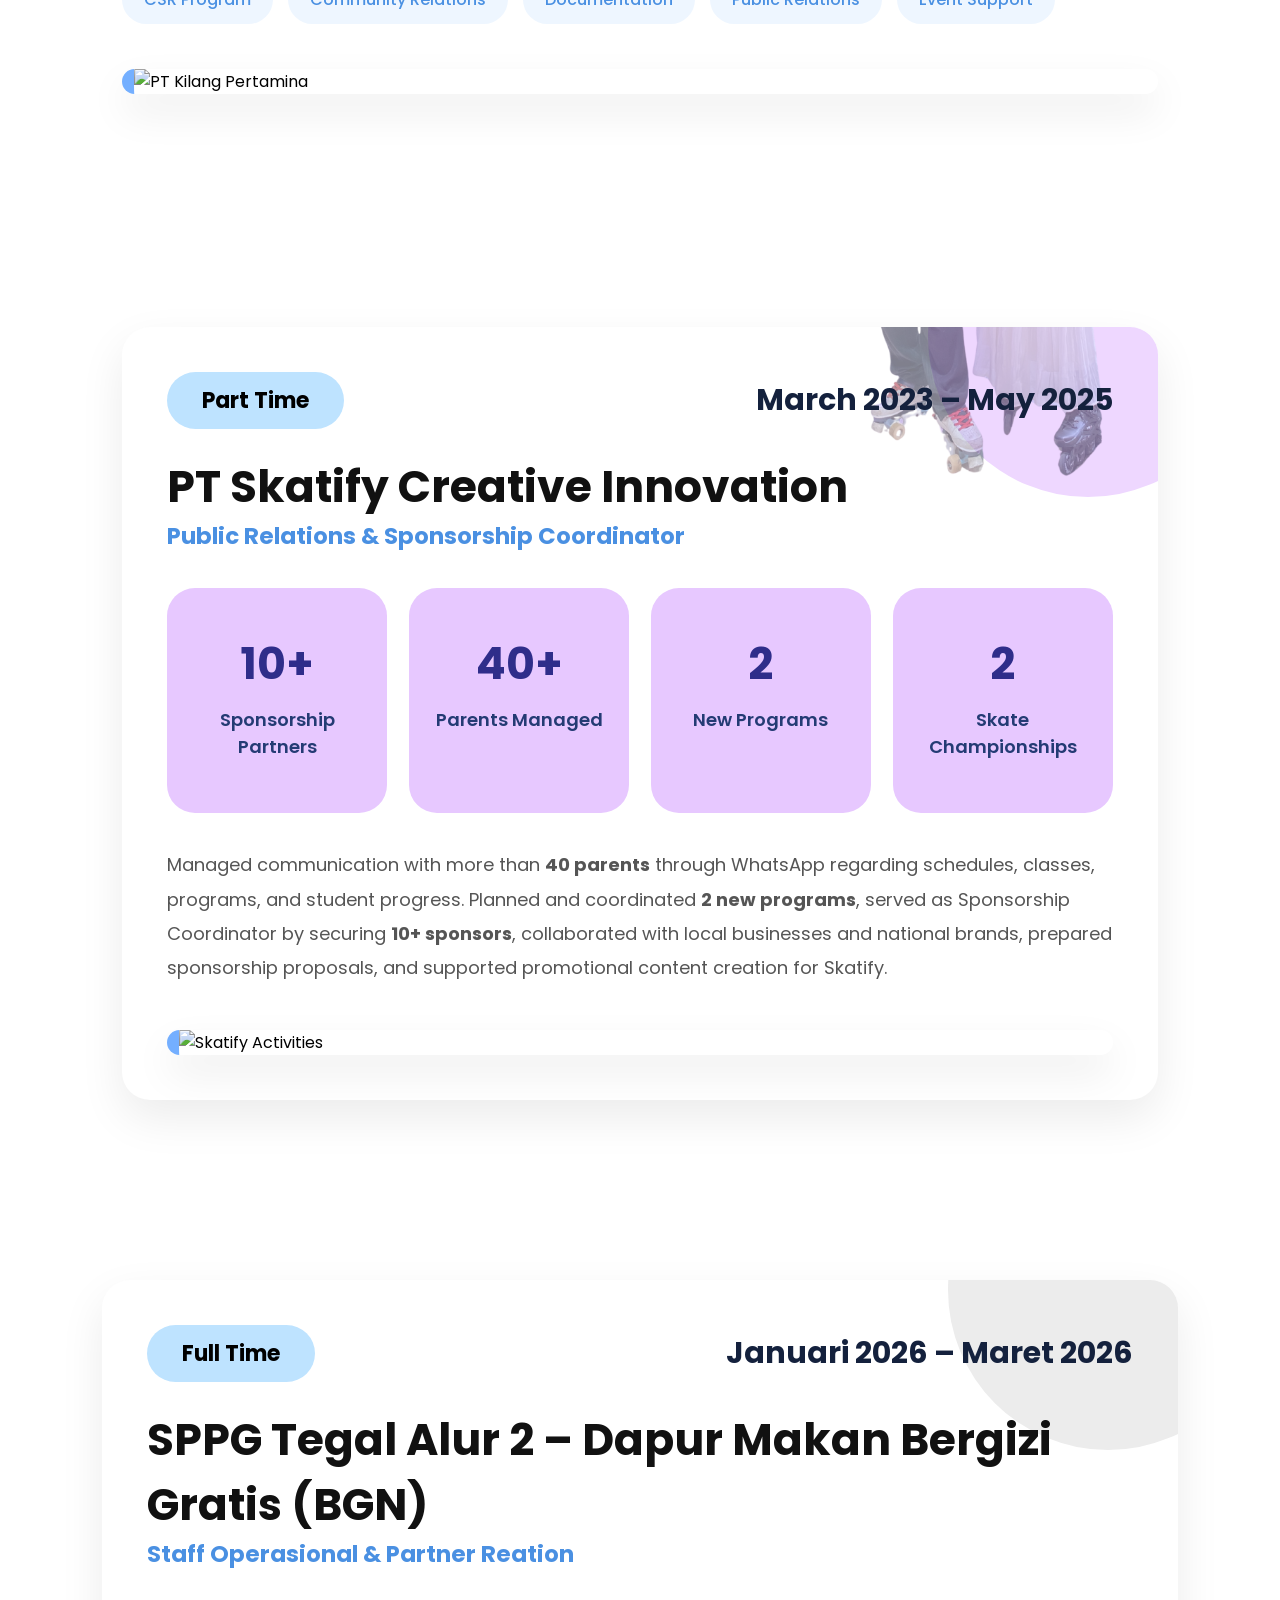
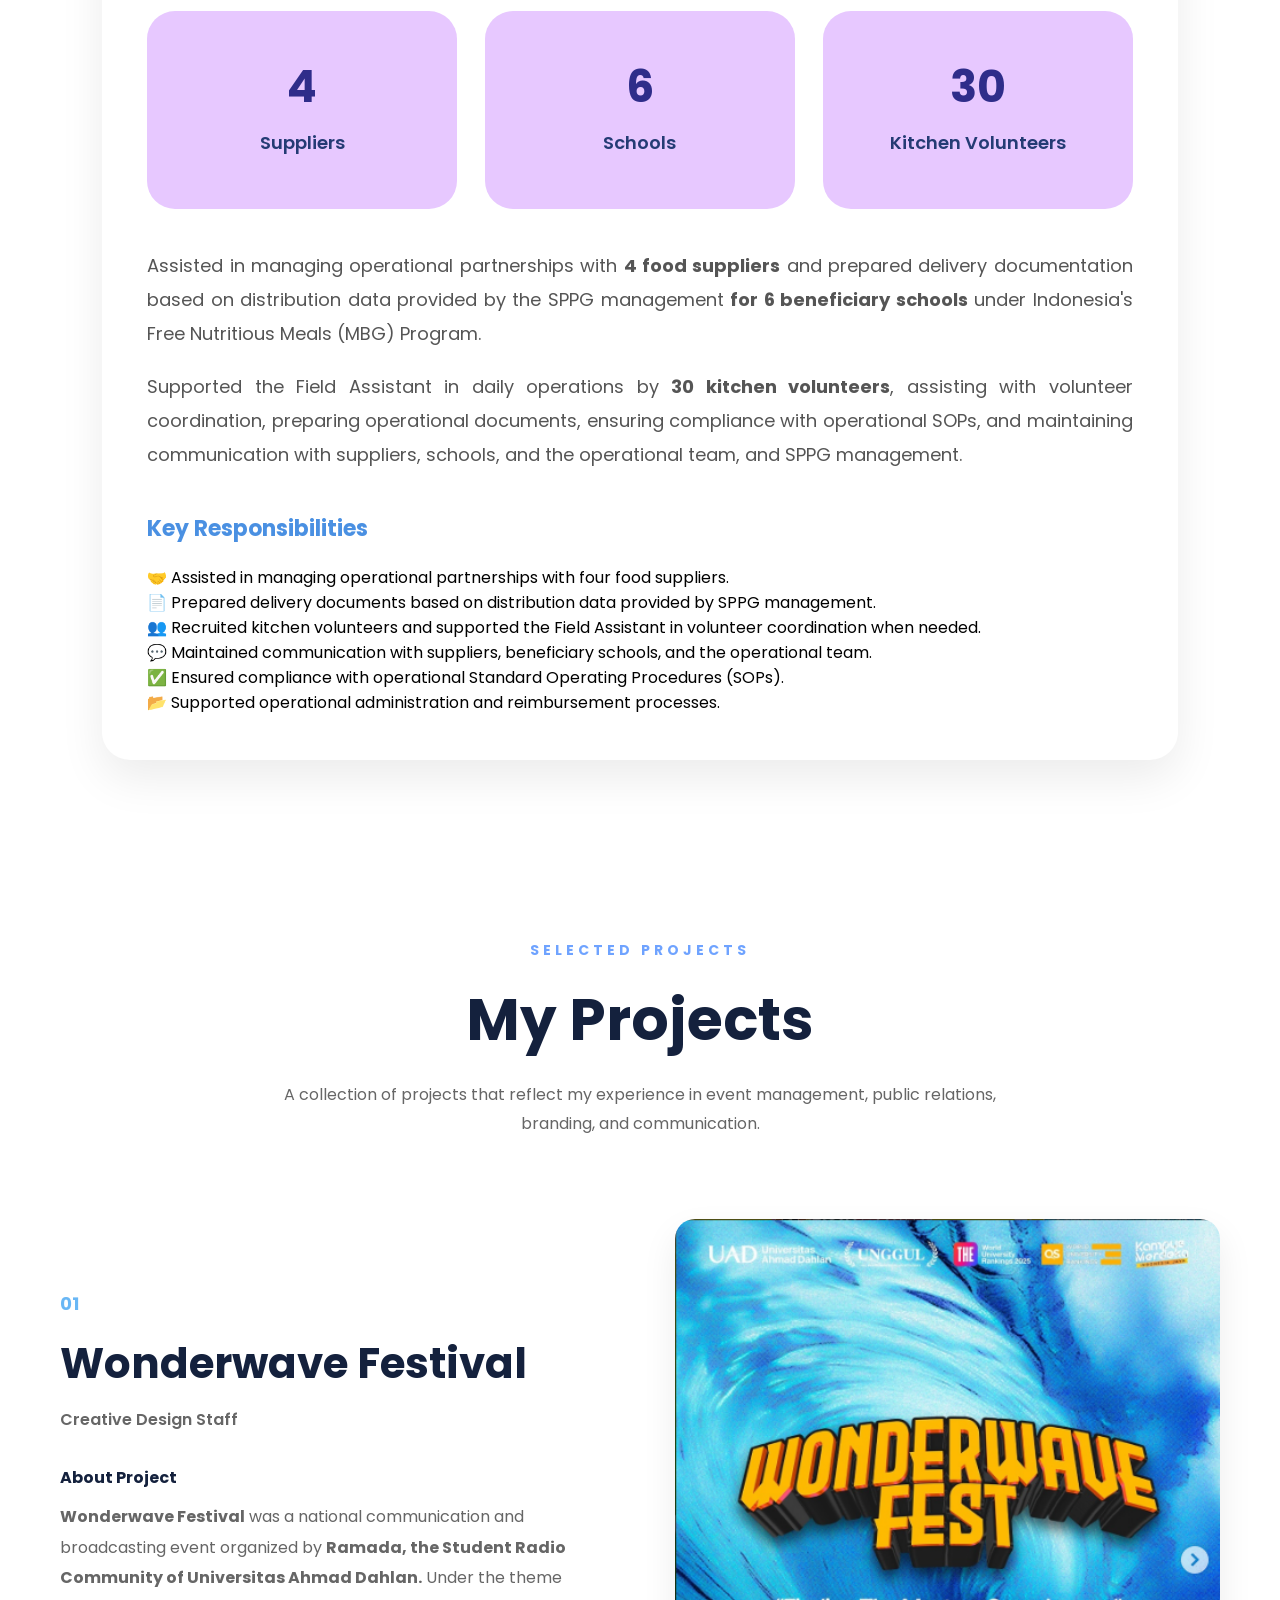
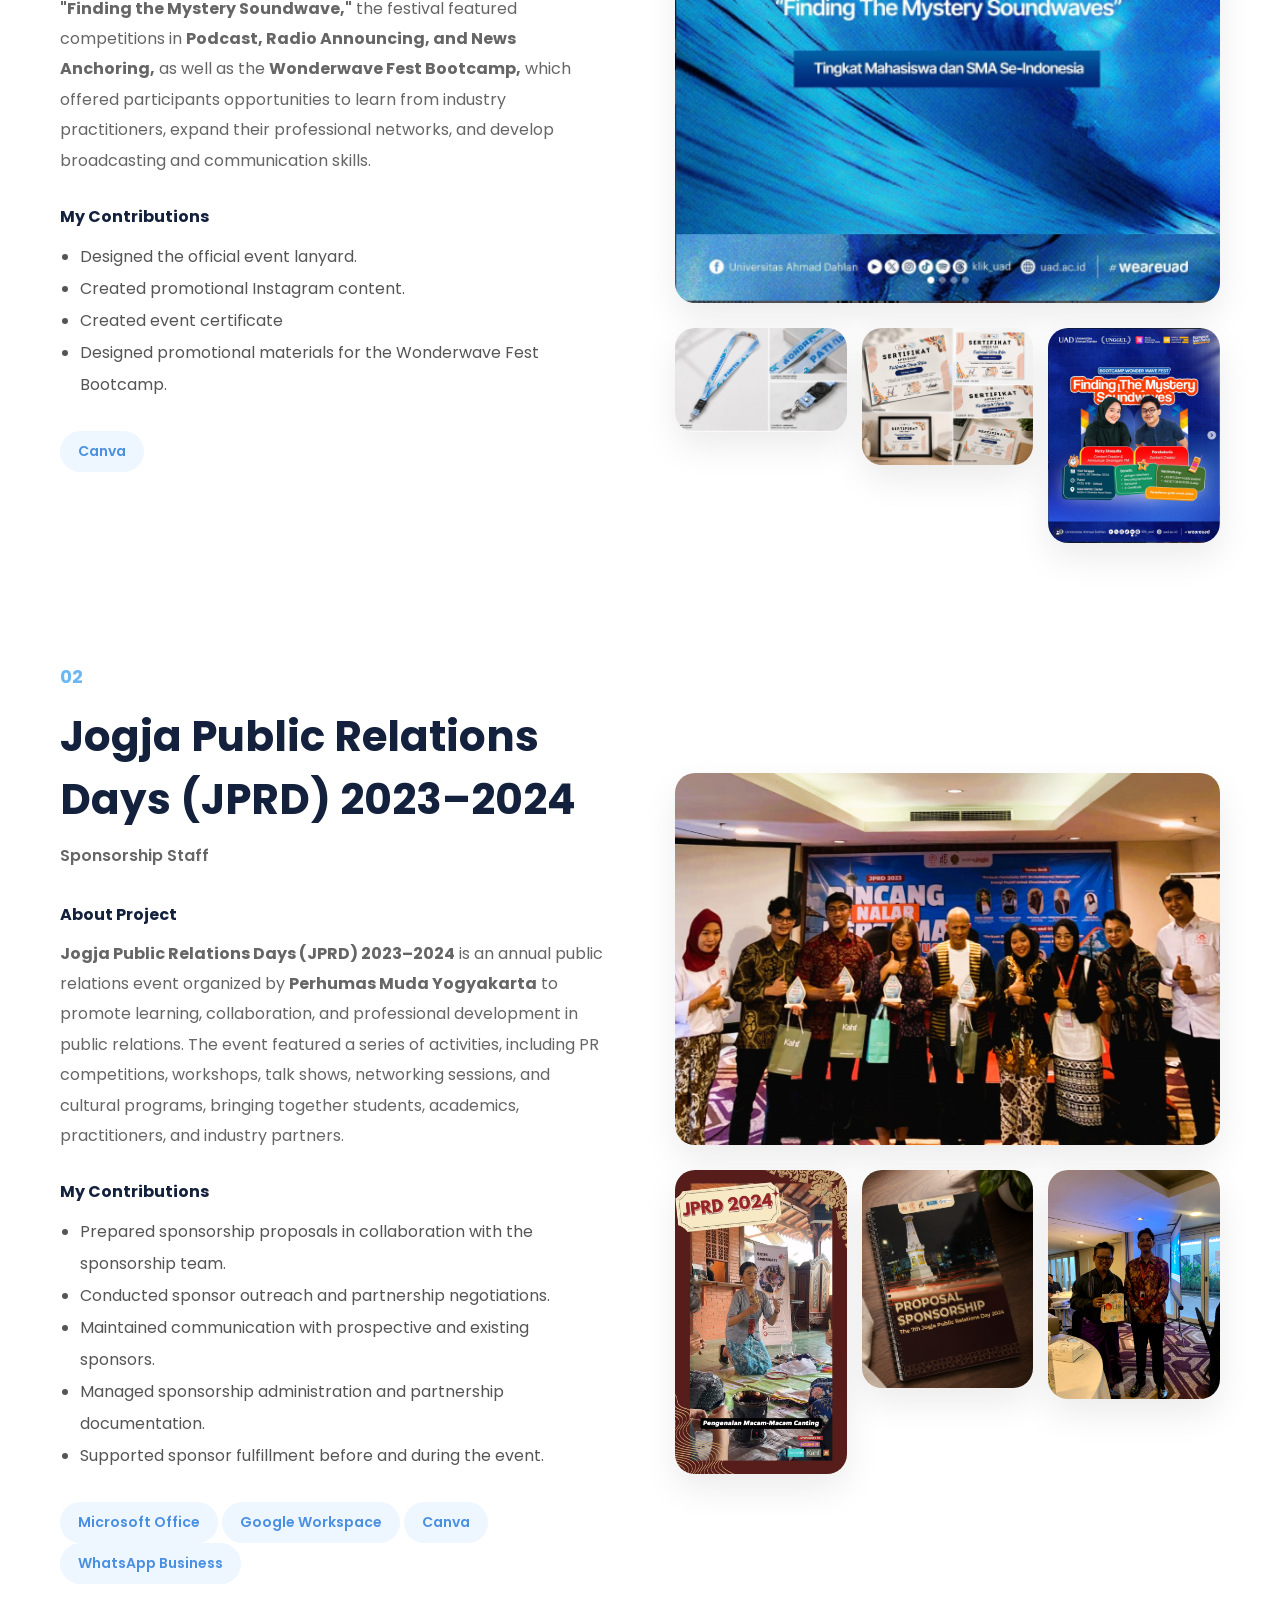
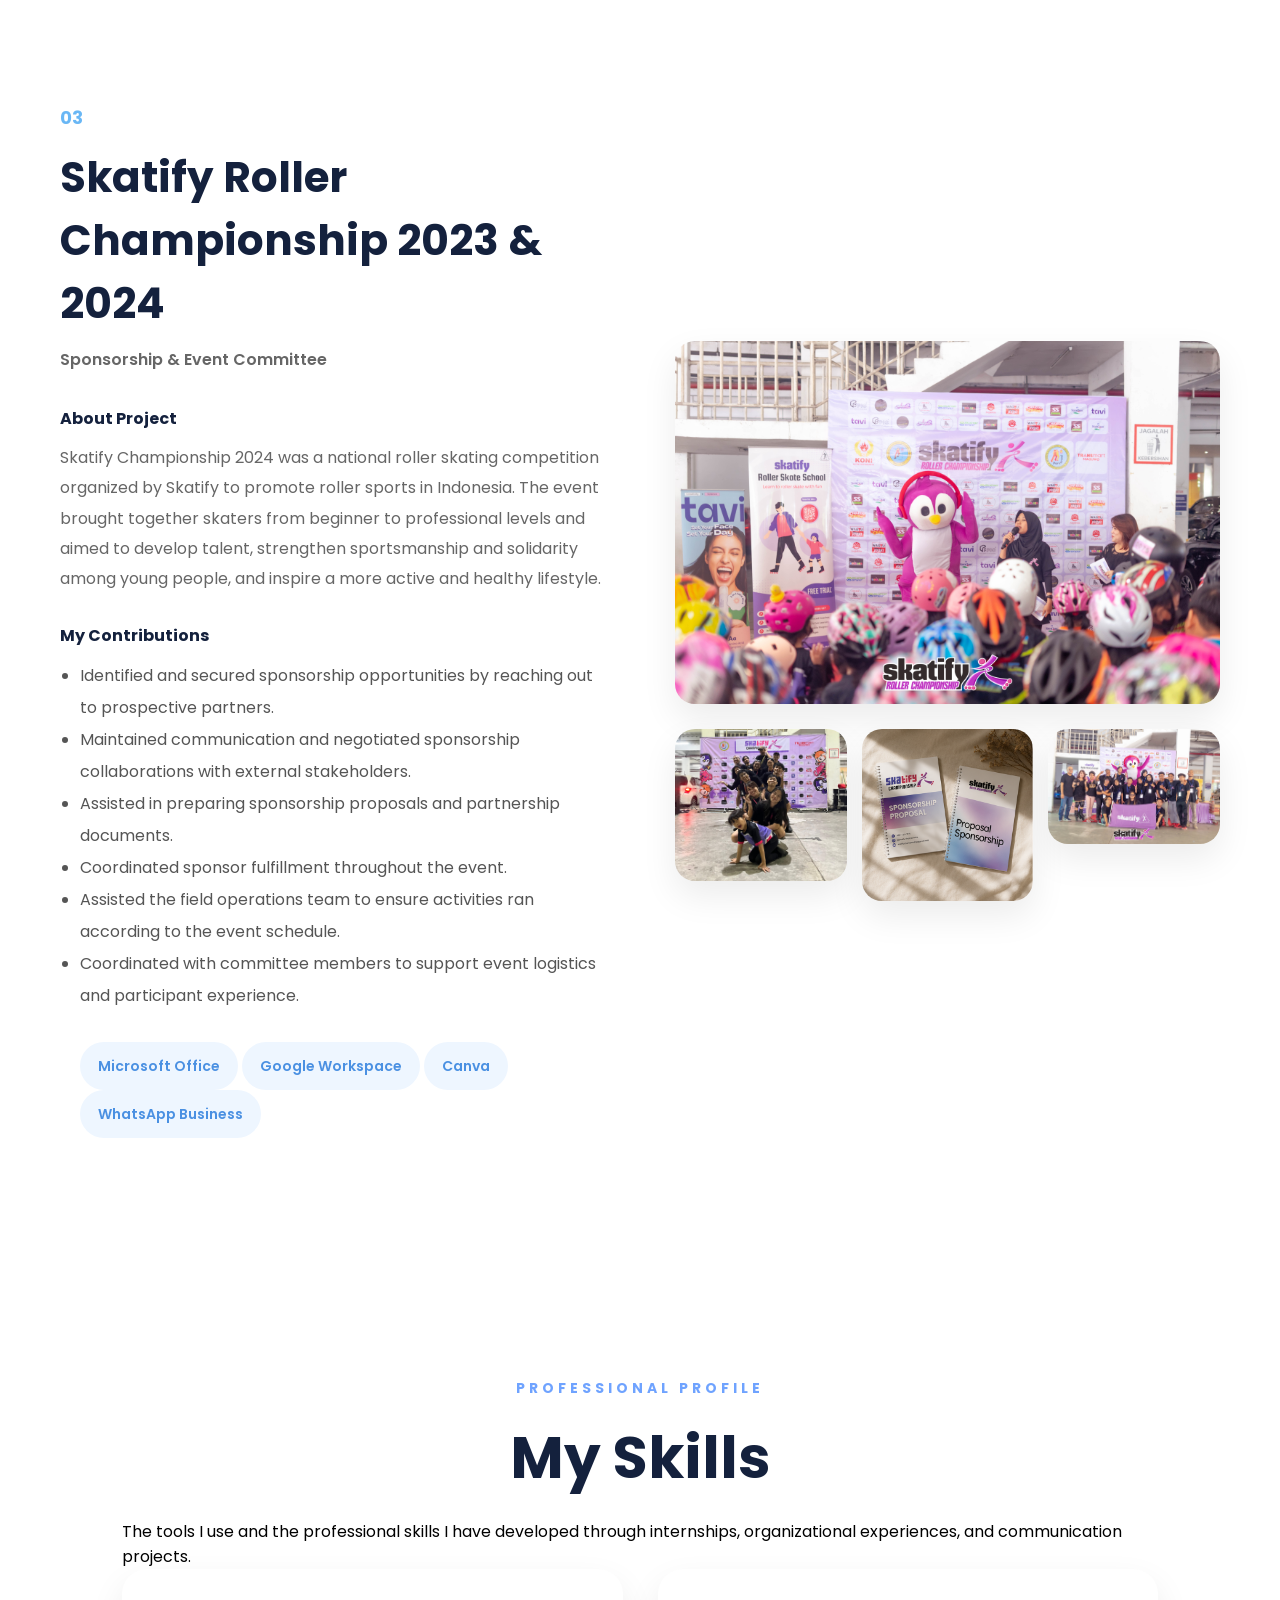
==== commit b0bb9ca4: "Update index.html" ====
--- a/Alfina - Portofolio/index.html
+++ b/Alfina - Portofolio/index.html
@@ -7,7 +7,7 @@
     <title>Alfina Portfolio</title>
     <!-- Favicon -->
     <link rel="icon" type="image/png" href="assets/images/profile.png">
-    <link rel="shortcut icon" href="favicon.ico" type="image/x-icon">
+    <link rel="shortcut icon" href="assets/images/profile.png" type="image/x-icon">
     <link rel="apple-touch-icon" href="assets/images/profile.png">
 
     <!-- Font Awesome -->
--- a/Alfina - Portofolio/css/responsive.css
+++ b/Alfina - Portofolio/css/responsive.css
@@ -0,0 +1,663 @@
+/* ==========================================================================
+   RESPONSIVE DESIGN - ALFINA PORTFOLIO
+   ========================================================================== */
+
+/* ==========================================================================
+   GLOBAL FIXES
+   ========================================================================== */
+html, body {
+    overflow-x: hidden;
+    max-width: 100vw;
+    position: relative;
+}
+
+img {
+    max-width: 100%;
+    height: auto;
+}
+
+.container {
+    width: 100%;
+    box-sizing: border-box;
+}
+
+.experience-card {
+    overflow: hidden;
+}
+
+.menu-toggle {
+    display: none;
+}
+
+/* ==========================================================================
+   TABLET & MEDIUM SCREENS (max-width: 1024px)
+   ========================================================================== */
+@media (max-width: 1024px) {
+    .emoji {
+        display: none !important;
+    }
+
+    .navbar {
+        padding: 20px 40px;
+    }
+
+    .hero-grid {
+        grid-template-columns: 1fr;
+        gap: 40px;
+        text-align: center;
+    }
+
+    .hero-left {
+        max-width: 100%;
+        margin: 0 auto;
+        display: flex;
+        flex-direction: column;
+        align-items: center;
+    }
+
+    .hero-description {
+        width: 100%;
+        max-width: 600px;
+        margin-left: auto;
+        margin-right: auto;
+    }
+
+    .social-button {
+        justify-content: center;
+        flex-wrap: wrap;
+        width: auto;
+        max-width: 100%;
+    }
+
+    .hero-right {
+        justify-content: center;
+        align-items: center;
+    }
+
+    .hero-right img {
+        width: 360px;
+        max-width: 85%;
+        margin: 0 auto;
+    }
+
+    /* About Section */
+    .about-wrapper {
+        flex-direction: column;
+        gap: 50px;
+        text-align: center;
+    }
+
+    .about-content {
+        max-width: 100%;
+    }
+
+    .title-line {
+        margin: 20px auto 30px;
+    }
+
+    .competency-list {
+        justify-content: center;
+    }
+
+    /* Experience Wrapper */
+    .experience-wrapper {
+        grid-template-columns: 1fr;
+        gap: 50px;
+    }
+
+    .experience-photo {
+        position: relative;
+        top: 0;
+        text-align: center;
+        margin-bottom: 20px;
+    }
+
+    .experience-photo img {
+        max-width: 320px;
+        margin: 0 auto;
+    }
+
+    /* Project items */
+    .project-item {
+        grid-template-columns: 1fr;
+        gap: 40px;
+        margin-bottom: 80px;
+    }
+
+    /* Skills */
+    .skills-wrapper {
+        grid-template-columns: 1fr;
+    }
+}
+
+/* ==========================================================================
+   MOBILE & SMALL TABLETS (max-width: 768px)
+   ========================================================================== */
+@media (max-width: 768px) {
+    /* General Section Padding */
+    section {
+        min-height: auto;
+        padding-top: 80px;
+        padding-bottom: 60px;
+    }
+
+    .about,
+    .education,
+    .organization,
+    .experience,
+    .experience-detail,
+    .projects,
+    .skills {
+        padding: 60px 5%;
+    }
+
+    .section-title {
+        font-size: 36px;
+        line-height: 1.2;
+    }
+
+    .section-subtitle {
+        font-size: 13px;
+        letter-spacing: 3px;
+    }
+
+    /* Navbar Hamburger Menu */
+    .navbar {
+        padding: 16px 20px;
+        position: relative;
+    }
+
+    .menu-toggle {
+        display: flex;
+        align-items: center;
+        justify-content: center;
+        width: 42px;
+        height: 42px;
+        background: #f0f6ff;
+        border-radius: 10px;
+        color: #14213D;
+        font-size: 20px;
+        cursor: pointer;
+        z-index: 10001;
+        transition: 0.3s ease;
+    }
+
+    .menu-toggle:hover {
+        background: #69B7F5;
+        color: #fff;
+    }
+
+    .nav-menu {
+        position: fixed;
+        top: 0;
+        right: -100%;
+        width: 80%;
+        max-width: 320px;
+        height: 100vh;
+        background: #ffffff;
+        box-shadow: -8px 0 30px rgba(0, 0, 0, 0.12);
+        flex-direction: column;
+        justify-content: center;
+        align-items: center;
+        gap: 28px;
+        transition: right 0.35s cubic-bezier(0.4, 0, 0.2, 1);
+        z-index: 10000;
+        padding: 40px 20px;
+    }
+
+    .nav-menu.active {
+        right: 0;
+    }
+
+    .nav-menu a {
+        font-size: 18px;
+        font-weight: 600;
+    }
+
+    /* Hero Section */
+    .hero {
+        min-height: auto;
+        padding-top: 110px;
+        padding-bottom: 50px;
+    }
+
+    .hero h1 {
+        font-size: clamp(38px, 10vw, 52px);
+        line-height: 1.15;
+        margin: 14px 0 18px;
+    }
+
+    .portfolio-label {
+        font-size: 13px;
+        letter-spacing: 2px;
+        margin-bottom: 10px;
+    }
+
+    .hero-description {
+        width: 100%;
+        max-width: 100%;
+        font-size: 14px;
+        line-height: 1.75;
+        margin-bottom: 25px;
+        padding: 0 5px;
+    }
+
+    .reach-text {
+        font-size: 13px;
+        letter-spacing: 2px;
+        margin-bottom: 15px;
+    }
+
+    /* Social Buttons - 2x2 grid on mobile */
+    .social-button {
+        display: grid;
+        grid-template-columns: repeat(2, 1fr);
+        gap: 12px;
+        width: 100%;
+        max-width: 360px;
+        margin: 15px auto 35px;
+    }
+
+    .social-button a {
+        min-width: unset;
+        width: 100%;
+        padding: 12px 14px;
+        font-size: 13.5px;
+        border-radius: 12px;
+        box-shadow: 0 4px 12px rgba(0, 0, 0, 0.04);
+        white-space: nowrap;
+    }
+
+    .hero-right img {
+        width: 290px;
+        max-width: 85%;
+        margin: 0 auto;
+    }
+
+    /* About Section */
+    .about-image {
+        width: 100%;
+        max-width: 310px;
+        height: 480px;
+        margin: 0 auto;
+    }
+
+    .bg-arch {
+        width: 240px;
+        height: 460px;
+    }
+
+    .about-image img {
+        width: 270px;
+        margin-top: 30px;
+    }
+
+    .circle-outline {
+        width: 250px;
+        height: 250px;
+        right: -25px;
+        top: 100px;
+    }
+
+    .circle-fill {
+        width: 130px;
+        height: 130px;
+        left: -15px;
+        bottom: 30px;
+    }
+
+    .about-content h2 {
+        font-size: 32px;
+    }
+
+    .about-content p {
+        font-size: 15px;
+        line-height: 1.8;
+        text-align: left;
+    }
+
+    .competency-list span {
+        font-size: 13px;
+        padding: 10px 18px;
+    }
+
+    /* Education Section */
+    .education-heading h2 {
+        font-size: 34px;
+    }
+
+    .edu-item {
+        gap: 16px;
+    }
+
+    .edu-item h3 {
+        font-size: 22px;
+    }
+
+    .edu-item h4 {
+        font-size: 16px;
+    }
+
+    .edu-card {
+        padding: 20px;
+        border-radius: 16px;
+    }
+
+    /* Organization Section */
+    .organization-heading h2 {
+        font-size: 32px;
+    }
+
+    .organization-desc {
+        font-size: 15px;
+    }
+
+    .organization-stats {
+        grid-template-columns: repeat(2, 1fr);
+        gap: 15px;
+        margin: 40px 0;
+    }
+
+    .stat-card {
+        padding: 22px 14px;
+        border-radius: 18px;
+    }
+
+    .stat-card h3 {
+        font-size: 34px;
+    }
+
+    .stat-card p {
+        font-size: 14px;
+    }
+
+    .organization-card {
+        grid-template-columns: 1fr;
+        padding: 25px 20px;
+        gap: 20px;
+        text-align: left;
+        border-radius: 20px;
+    }
+
+    .org-logo {
+        margin: 0;
+    }
+
+    .org-year {
+        font-size: 24px;
+    }
+
+    .org-content h3 {
+        font-size: 22px;
+    }
+
+    .position-item {
+        flex-direction: column;
+        gap: 8px;
+    }
+
+    .position-year {
+        min-width: auto;
+    }
+
+    /* Experience Section */
+    .experience-desc {
+        font-size: 15px;
+        margin-bottom: 50px;
+    }
+
+    .experience-item {
+        padding-left: 20px;
+    }
+
+    .experience-item h3 {
+        font-size: 22px;
+    }
+
+    .experience-item h4 {
+        font-size: 18px;
+    }
+
+    /* Hide decorative emojis on mobile to prevent layout overflow */
+    .emoji.rock,
+    .emoji.folder,
+    .emoji.megaphone,
+    .emoji.eye,
+    .emoji.kopral {
+        display: none !important;
+    }
+
+    /* Experience Detail Cards */
+    .experience-detail {
+        padding: 40px 5%;
+    }
+
+    .experience-card {
+        padding: 28px 20px;
+        border-radius: 22px;
+    }
+
+    .experience-header {
+        flex-direction: column;
+        align-items: flex-start;
+        gap: 12px;
+        margin-bottom: 20px;
+    }
+
+    .experience-badge,
+    .experience-type {
+        font-size: 14px;
+        padding: 8px 20px;
+    }
+
+    .experience-date {
+        font-size: 18px;
+    }
+
+    .experience-title h2,
+    .experience-detail h2,
+    .experience-card h2 {
+        font-size: 26px;
+        line-height: 1.25;
+    }
+
+    .experience-title h4,
+    .experience-detail h3,
+    .experience-card h4 {
+        font-size: 17px;
+        margin-bottom: 20px;
+    }
+
+    .experience-description p,
+    .experience-detail p {
+        font-size: 15px;
+        line-height: 1.75;
+        text-align: left;
+    }
+
+    .experience-highlight span,
+    .experience-skill span {
+        font-size: 13px;
+        padding: 8px 16px;
+    }
+
+    /* Achievement grids - Kompak 2 Kolom di Mobile */
+    .achievement-grid {
+        display: grid;
+        grid-template-columns: repeat(2, 1fr);
+        gap: 12px;
+        margin: 20px 0 28px;
+    }
+
+    .achievement-grid-3 {
+        display: grid;
+        grid-template-columns: repeat(3, 1fr);
+        gap: 10px;
+        margin: 20px 0 28px;
+    }
+
+    .achievement-card {
+        padding: 16px 10px;
+        border-radius: 16px;
+        display: flex;
+        flex-direction: column;
+        justify-content: center;
+        align-items: center;
+        min-height: 85px;
+        box-shadow: 0 4px 14px rgba(62, 45, 145, 0.05);
+    }
+
+    .achievement-card h3 {
+        font-size: 26px;
+        font-weight: 700;
+        margin-bottom: 4px;
+        line-height: 1.1;
+    }
+
+    .achievement-card p {
+        font-size: 12.5px;
+        font-weight: 600;
+        line-height: 1.35;
+        margin: 0;
+        text-align: center;
+    }
+
+    /* Projects */
+    .projects-desc {
+        font-size: 15px;
+        margin-bottom: 50px;
+    }
+
+    .project-info h3 {
+        font-size: 28px;
+    }
+
+    .project-info p {
+        font-size: 15px;
+    }
+
+    .project-info ul {
+        font-size: 14px;
+        margin-left: 18px;
+    }
+
+    .gallery-small {
+        grid-template-columns: repeat(3, 1fr);
+        gap: 10px;
+    }
+
+    /* Skills */
+    .skills-card {
+        padding: 26px 18px;
+        border-radius: 20px;
+    }
+
+    .skills-card h3 {
+        font-size: 24px;
+        margin-bottom: 20px;
+    }
+
+    .tool-item {
+        padding: 12px 14px;
+        gap: 14px;
+    }
+
+    .tool-item span {
+        font-size: 16px;
+    }
+
+    .professional-list li {
+        font-size: 15px;
+        line-height: 1.6;
+    }
+
+    /* Close button on image modal */
+    .close-image {
+        top: 15px;
+        right: 20px;
+        font-size: 36px;
+    }
+
+    /* Footer */
+    .footer {
+        padding: 25px 20px;
+    }
+
+    .footer .container {
+        flex-direction: column;
+        text-align: center;
+        gap: 8px;
+    }
+}
+
+/* ==========================================================================
+   EXTRA SMALL MOBILE SCREENS (max-width: 480px)
+   ========================================================================== */
+@media (max-width: 480px) {
+    .navbar {
+        padding: 14px 16px;
+    }
+
+    .logo {
+        font-size: 20px;
+    }
+
+    .hero h1 {
+        font-size: 34px;
+    }
+
+    .social-button {
+        grid-template-columns: repeat(2, 1fr);
+        max-width: 330px;
+        gap: 10px;
+        margin: 15px auto 30px;
+    }
+
+    .social-button a {
+        padding: 11px 8px;
+        font-size: 13px;
+        gap: 6px;
+    }
+
+    .organization-stats {
+        grid-template-columns: 1fr;
+    }
+
+    .achievement-grid {
+        grid-template-columns: repeat(2, 1fr);
+        gap: 10px;
+        margin: 18px 0 24px;
+    }
+
+    .achievement-grid-3 {
+        grid-template-columns: repeat(3, 1fr);
+        gap: 8px;
+        margin: 18px 0 24px;
+    }
+
+    .achievement-card {
+        padding: 14px 8px;
+        border-radius: 14px;
+        min-height: 75px;
+    }
+
+    .achievement-card h3 {
+        font-size: 24px;
+        margin-bottom: 2px;
+    }
+
+    .achievement-card p {
+        font-size: 11.5px;
+        line-height: 1.3;
+    }
+
+    .experience-card {
+        padding: 22px 16px;
+    }
+
+    .close-image {
+        top: 10px;
+        right: 15px;
+        font-size: 32px;
+    }
+}
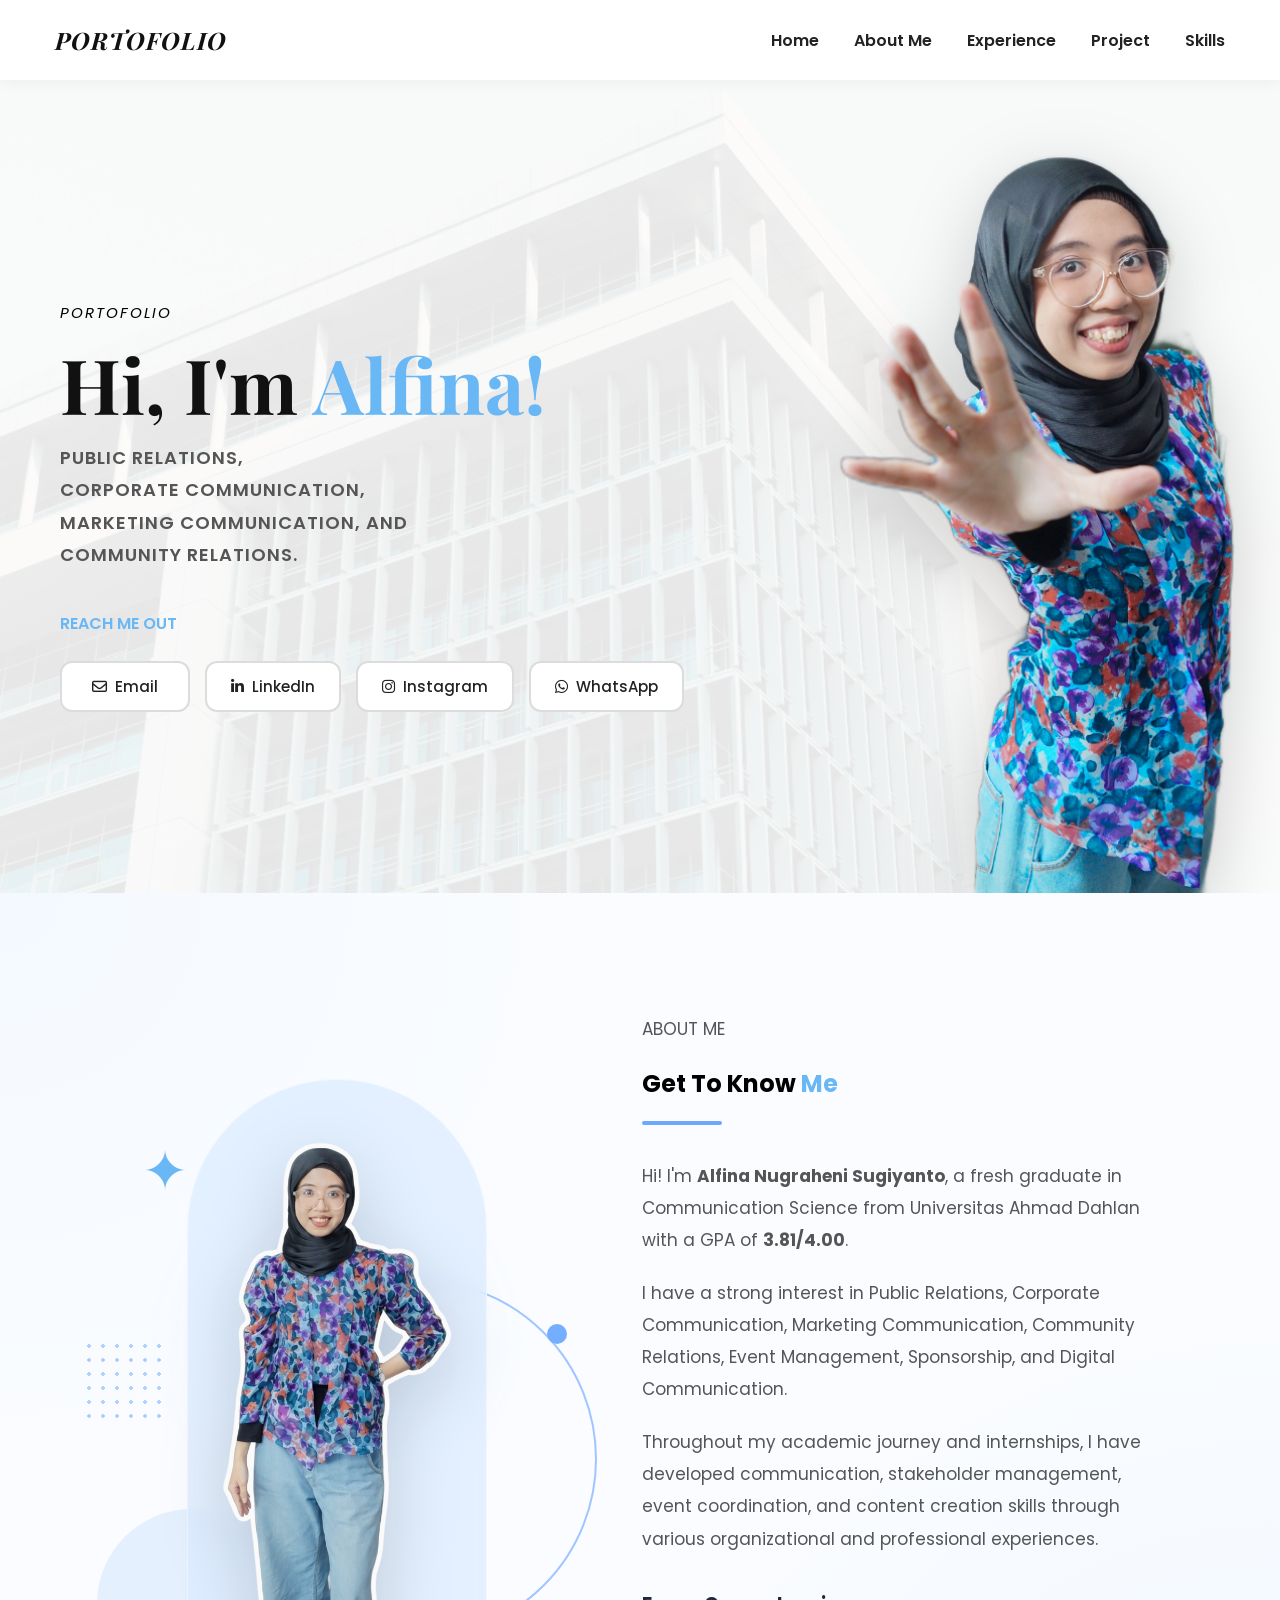
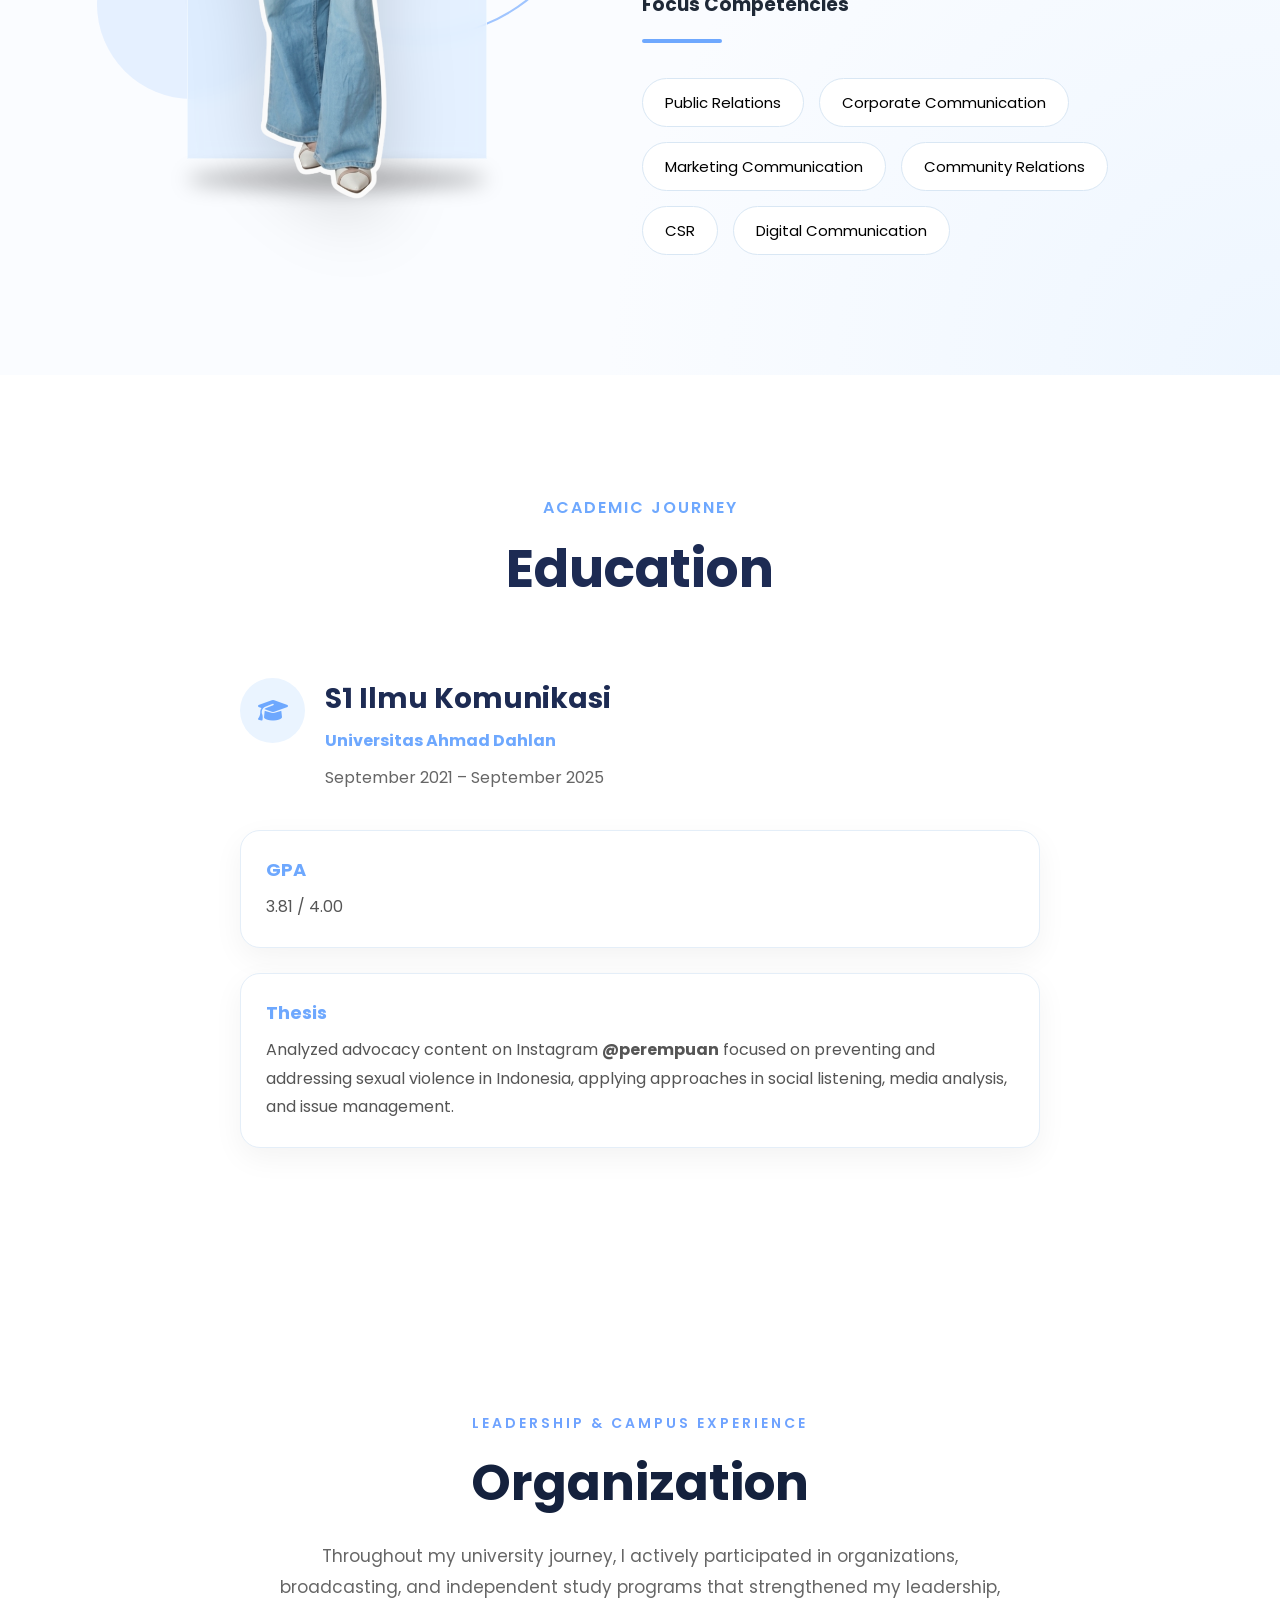
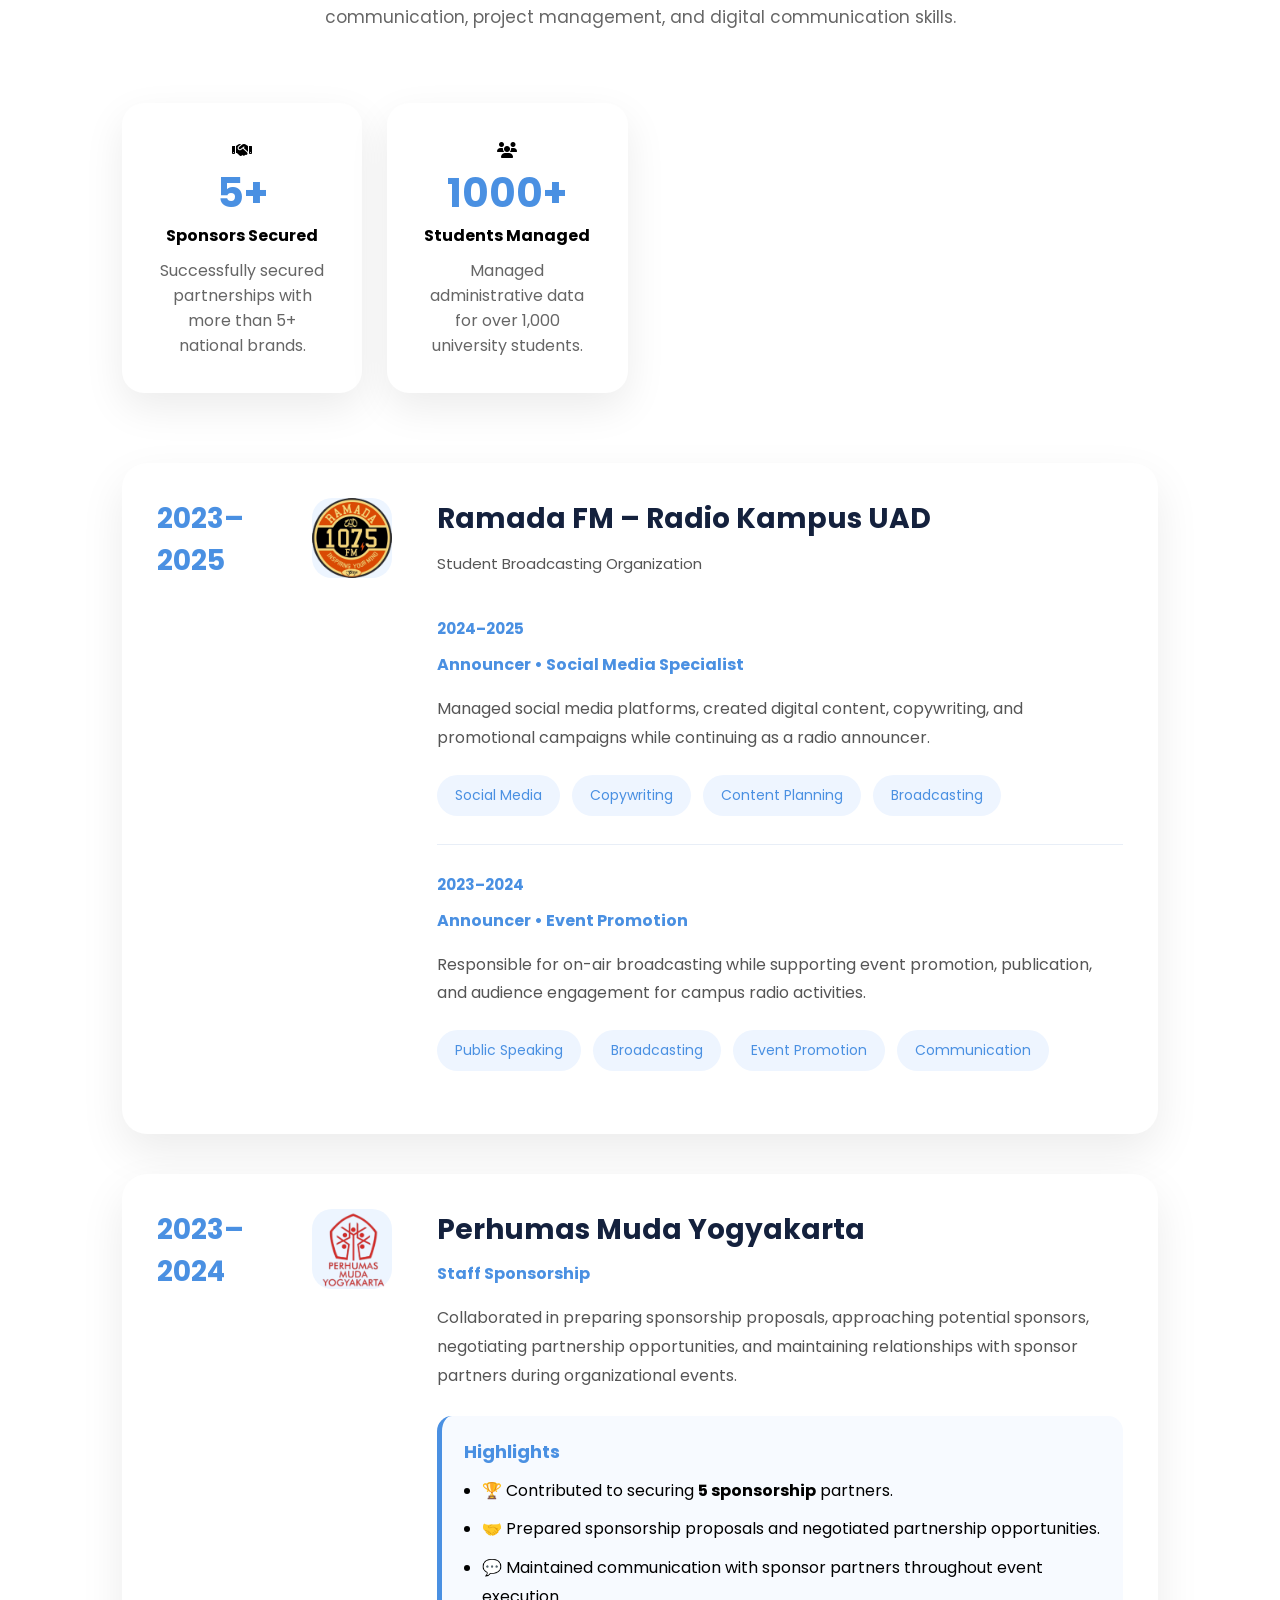
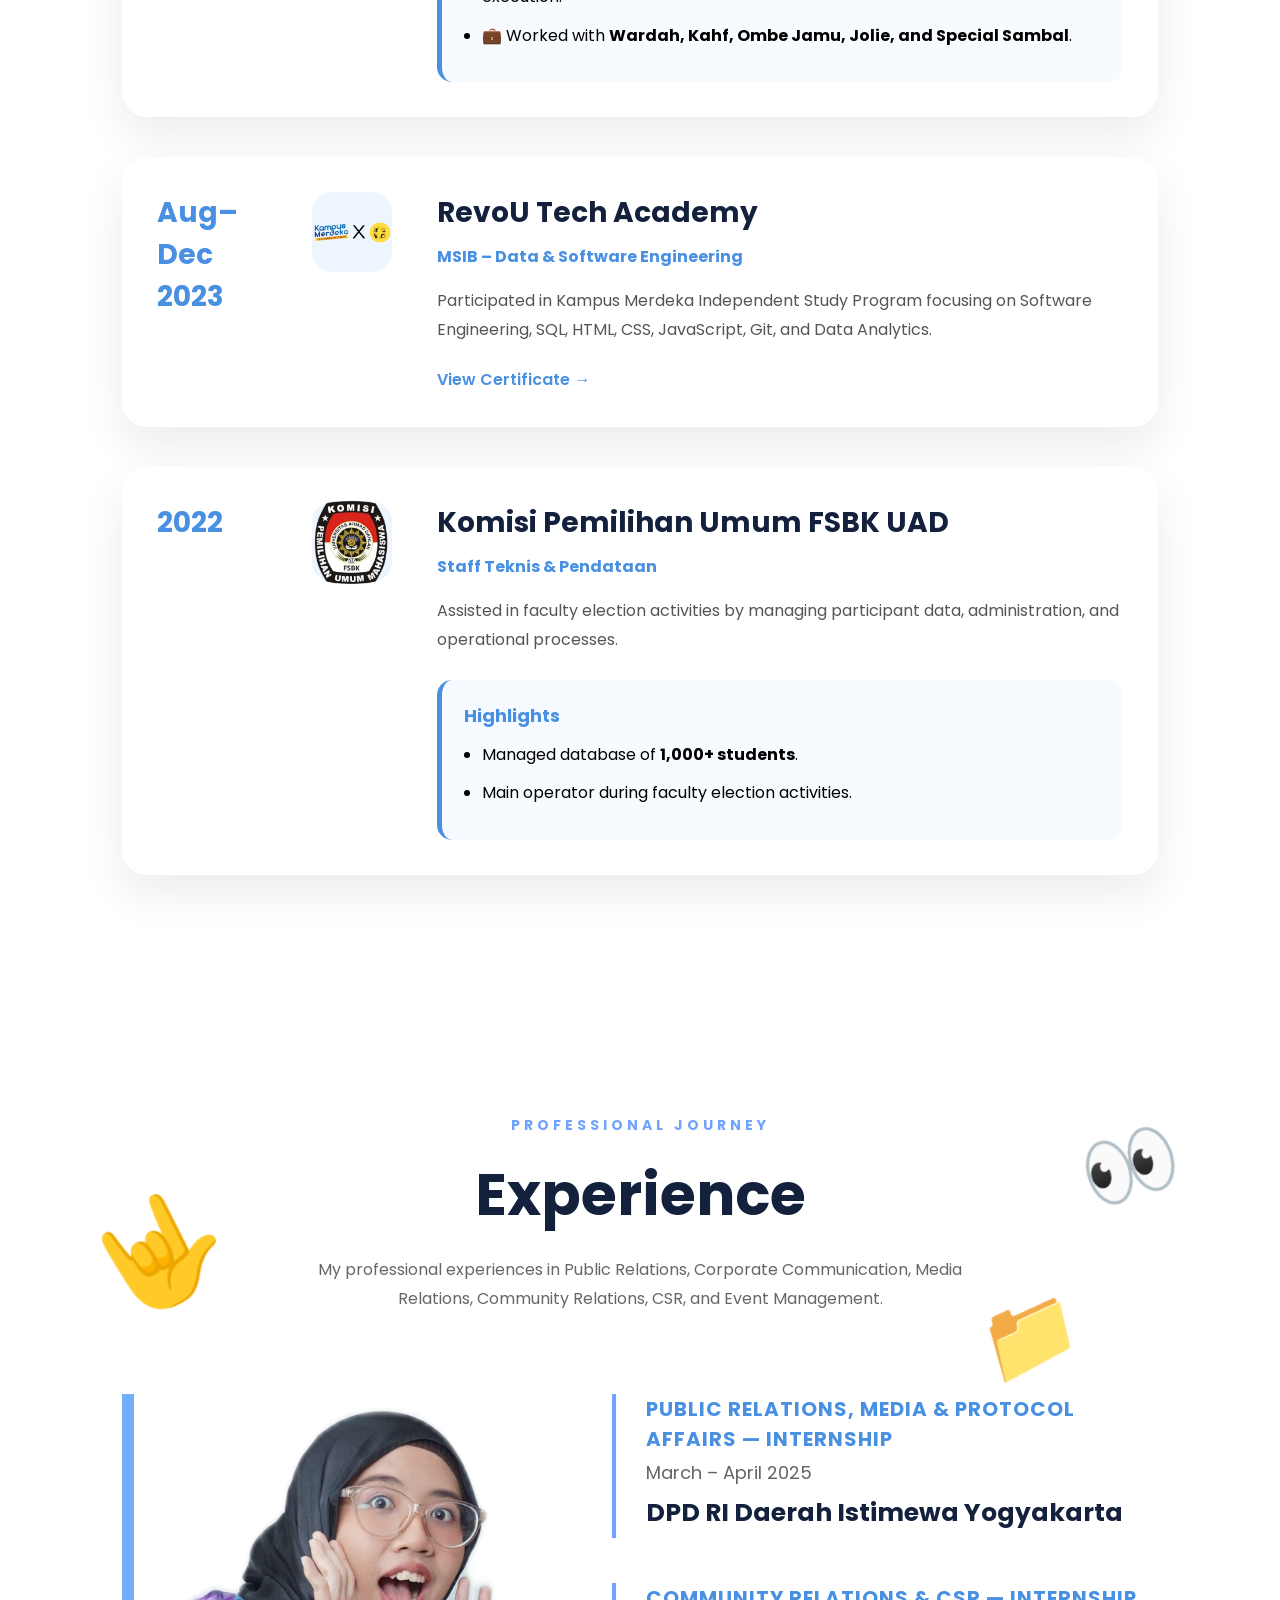
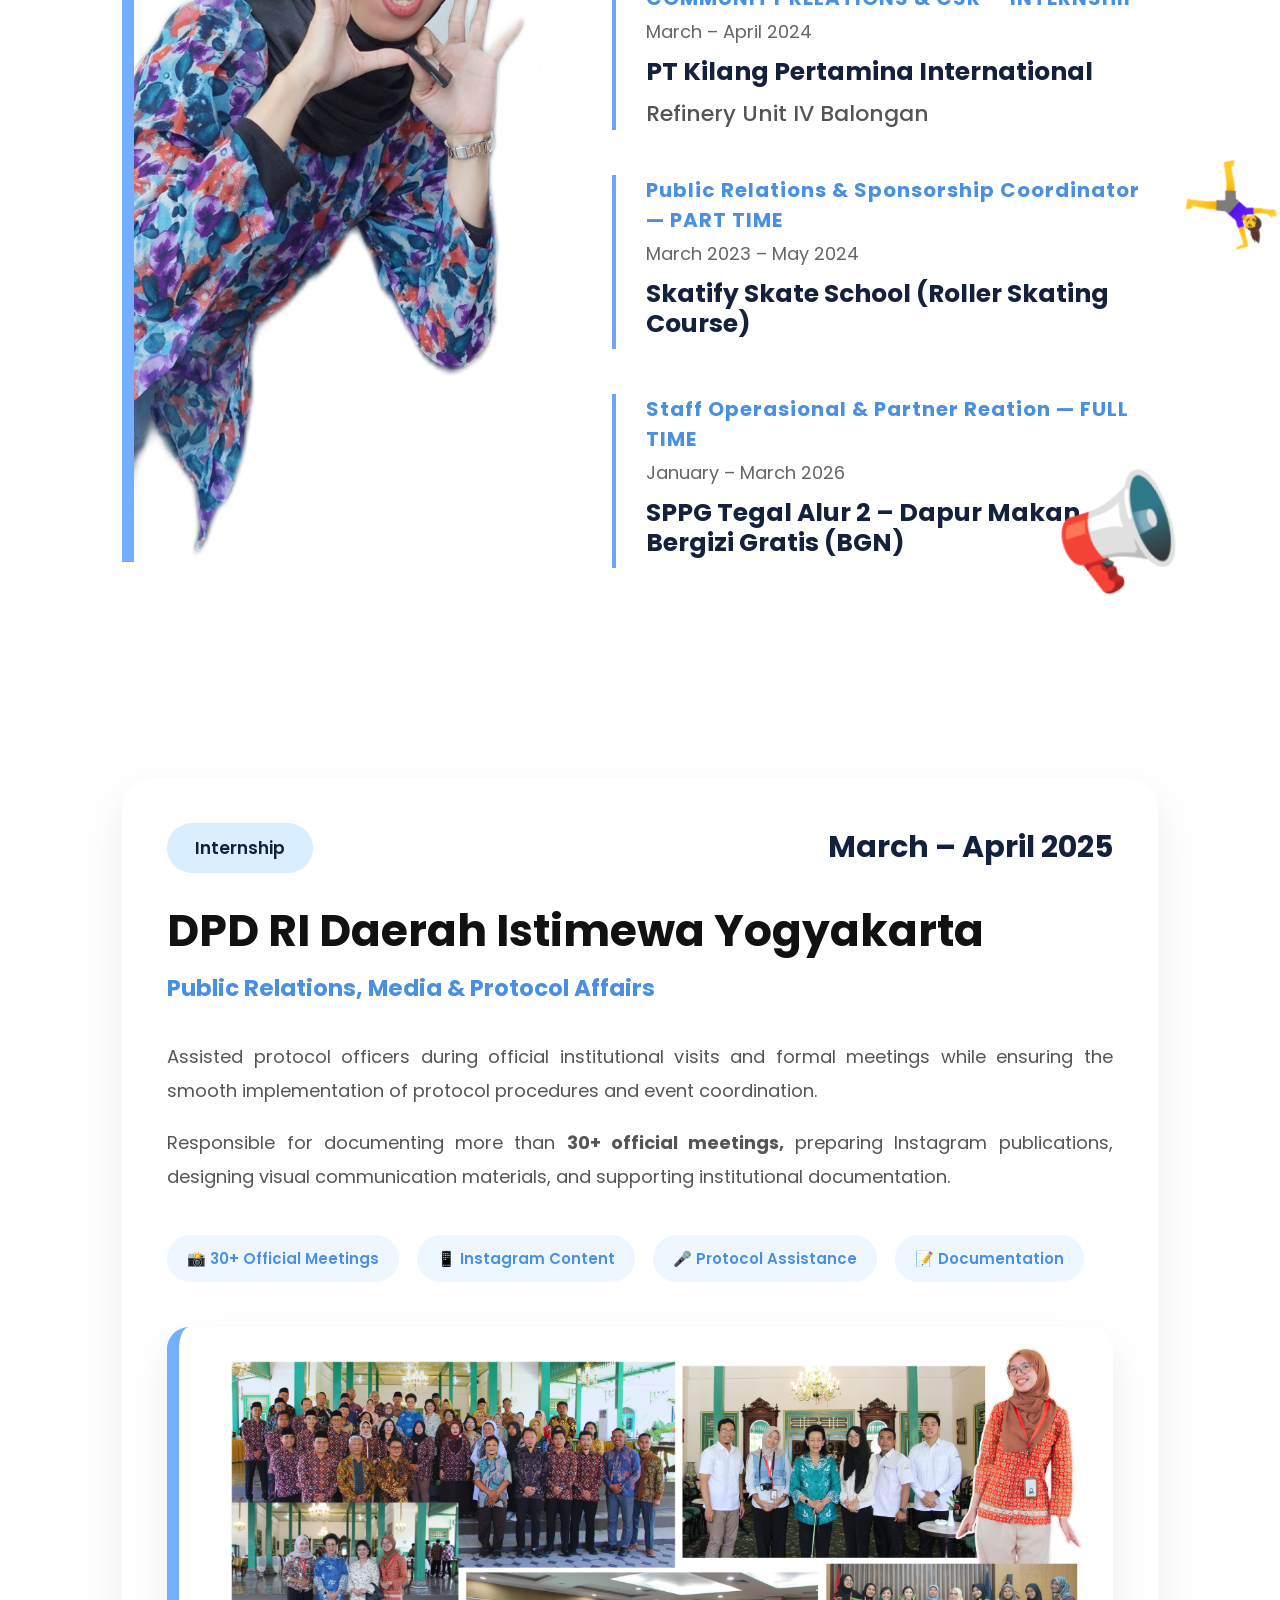
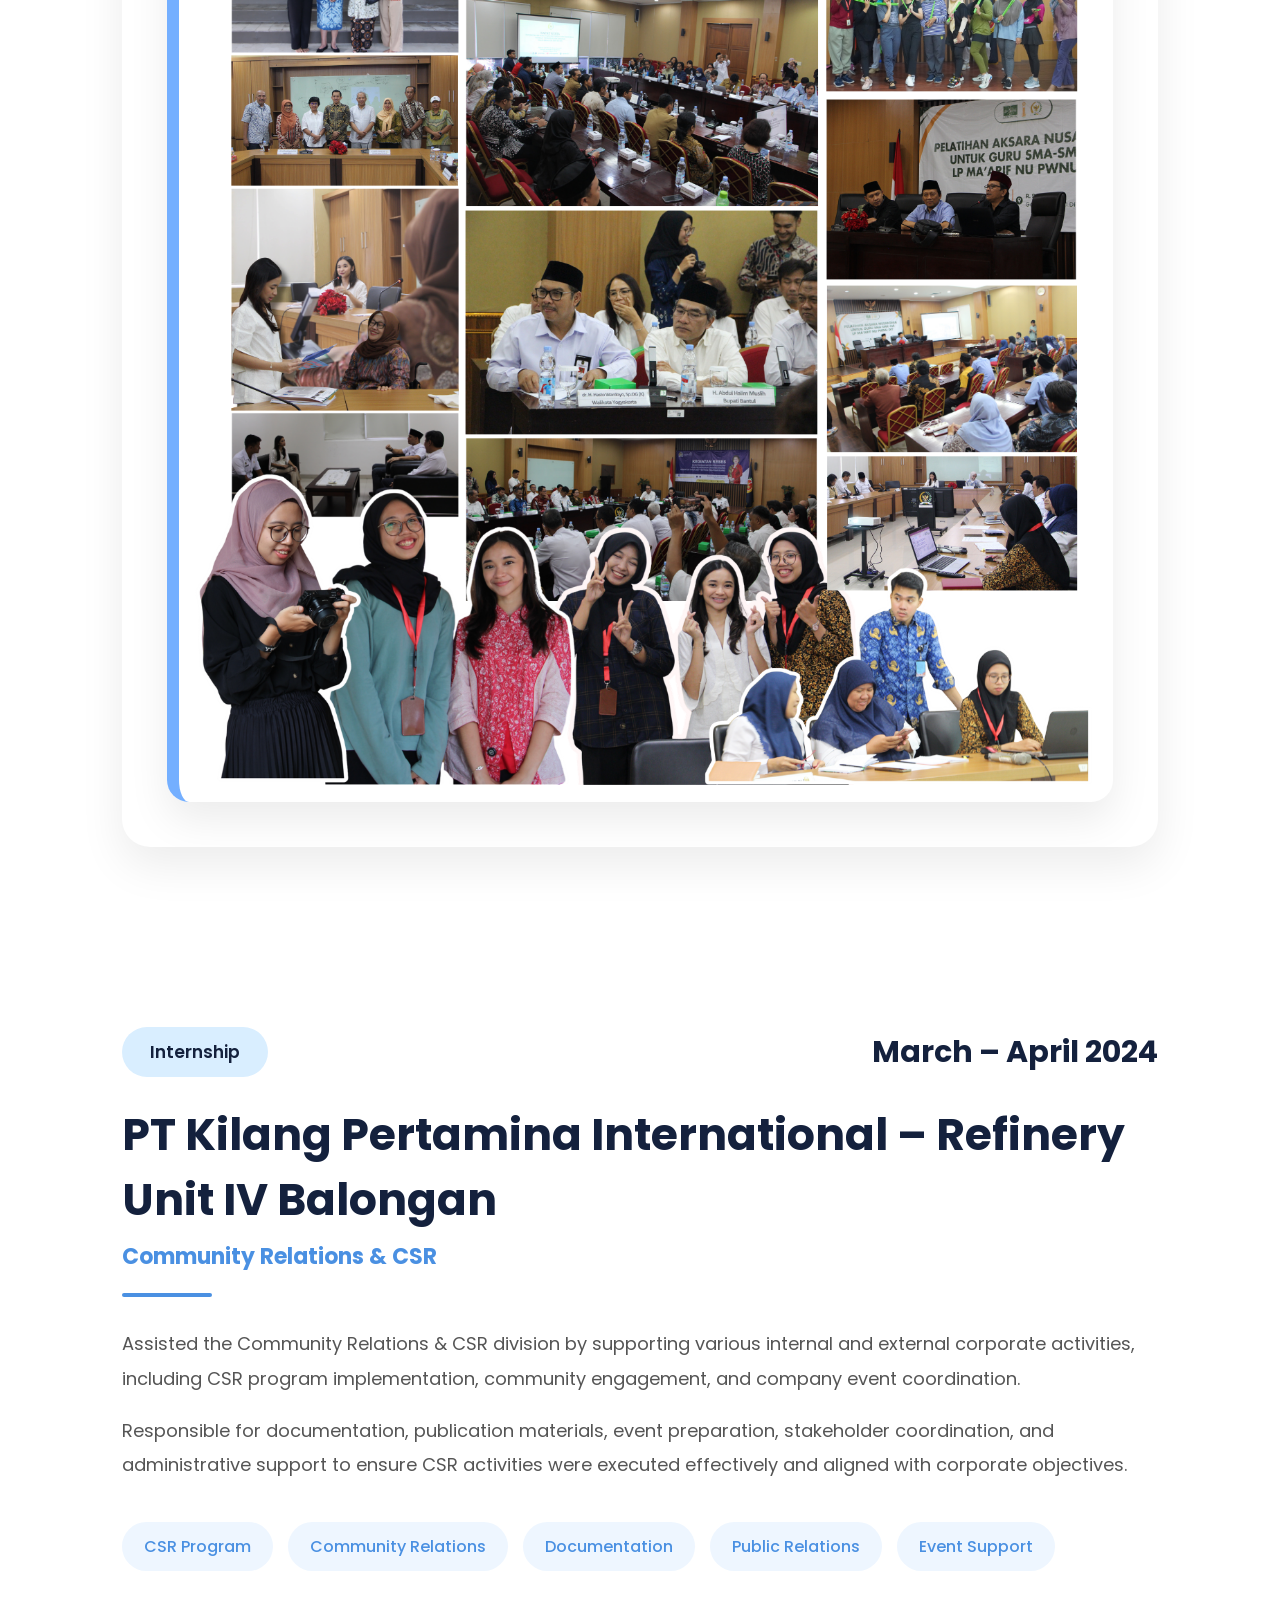
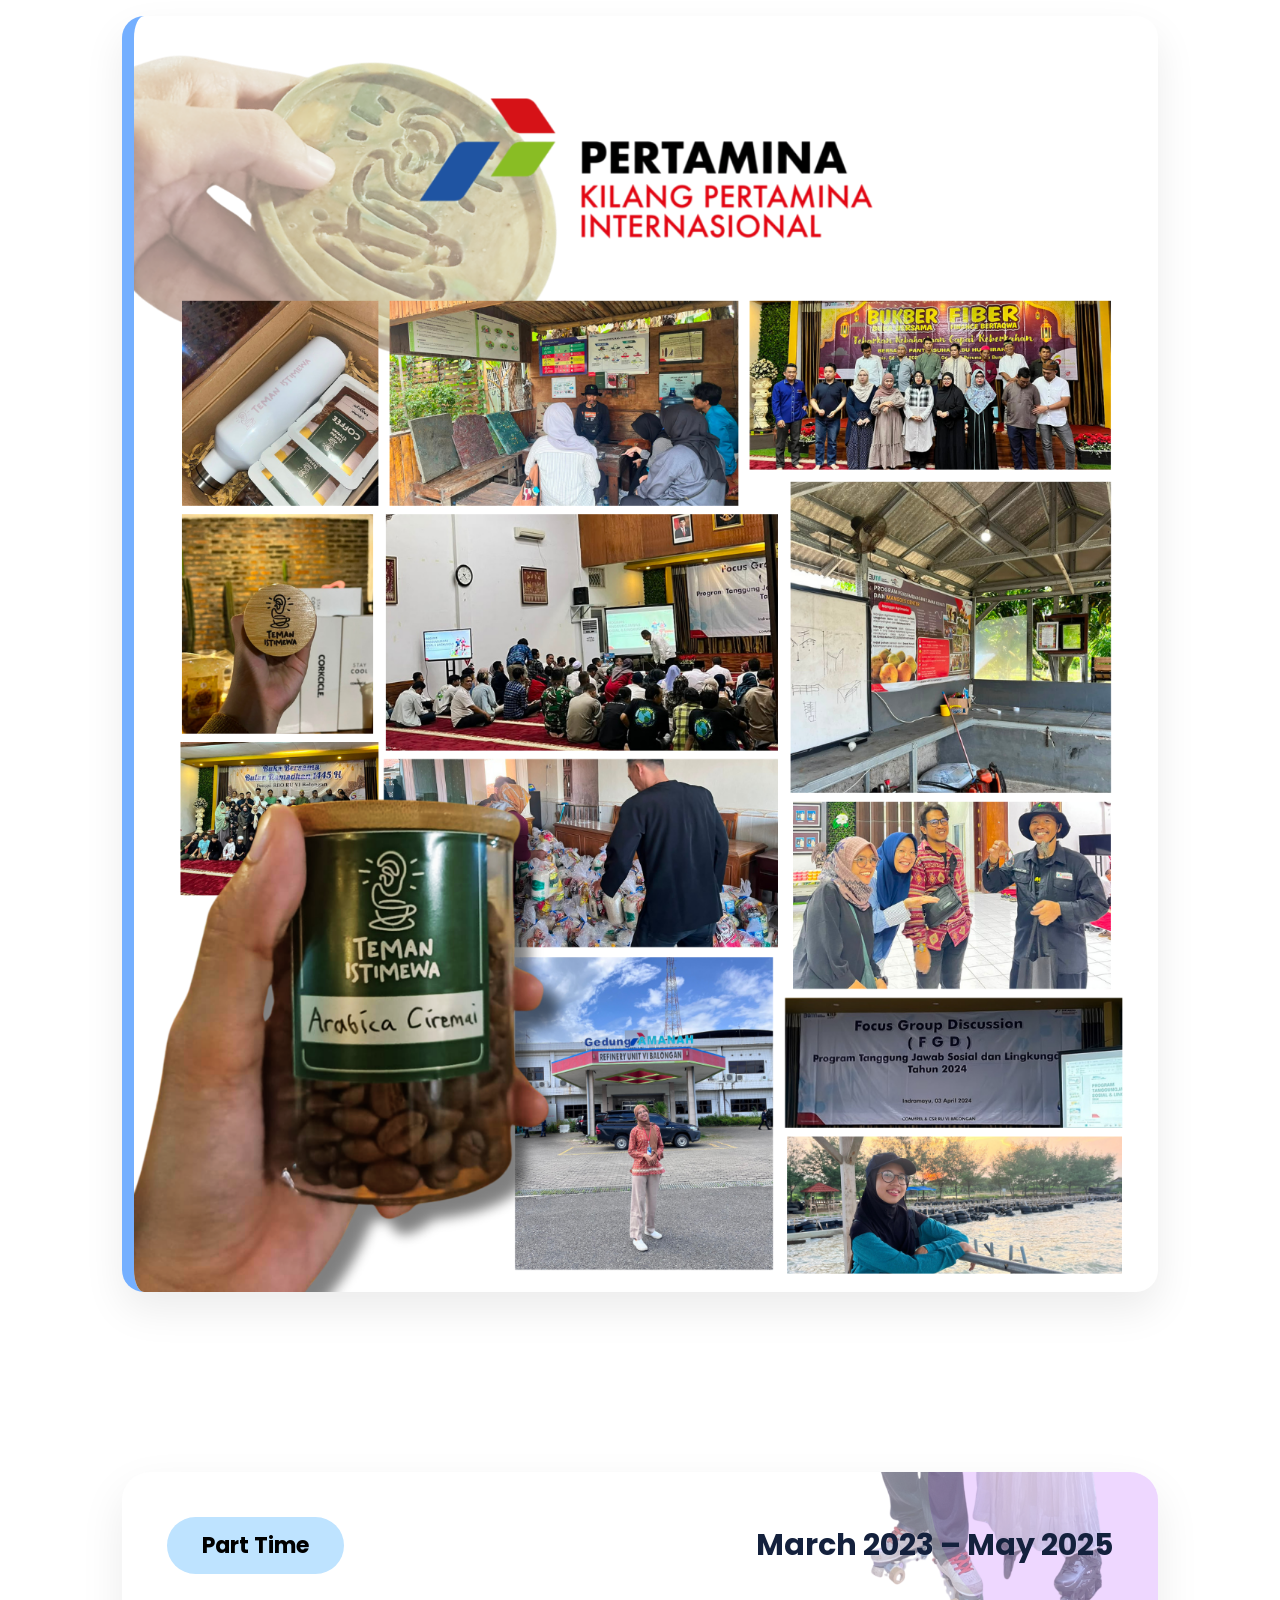
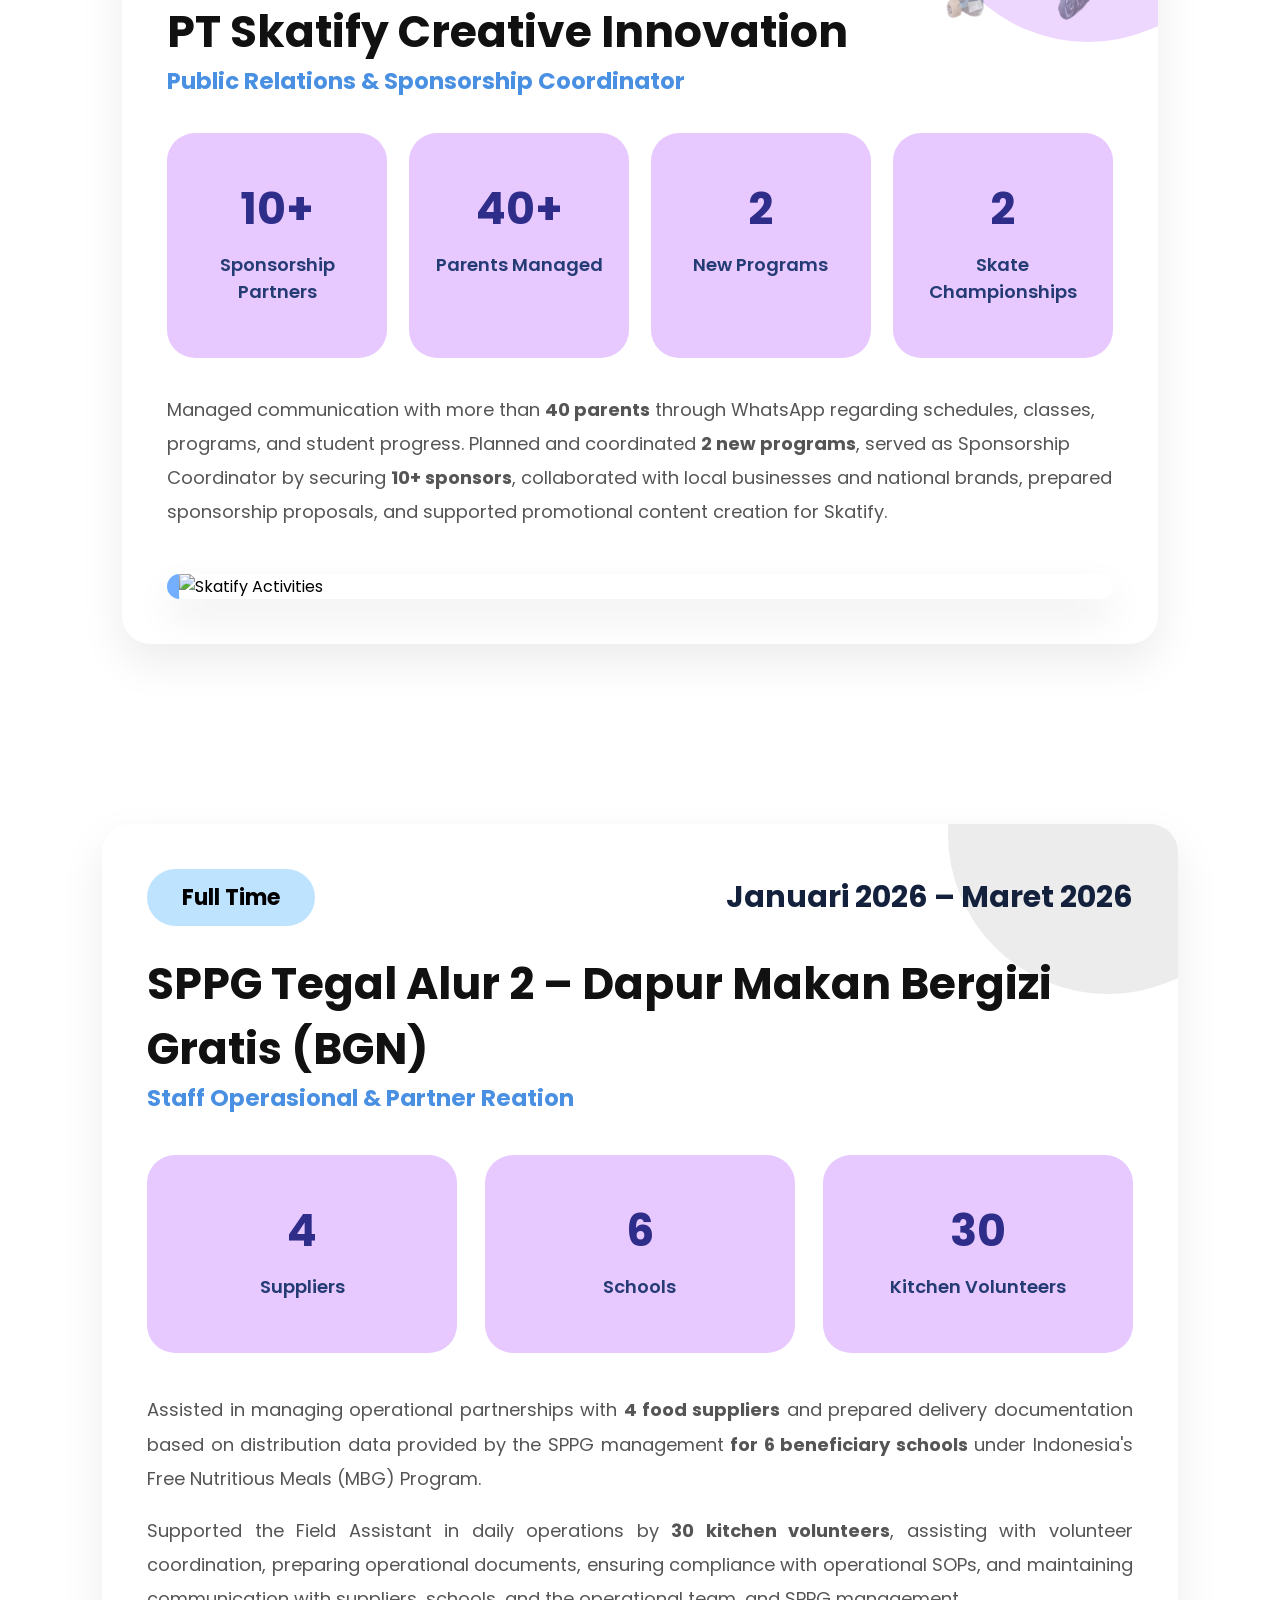
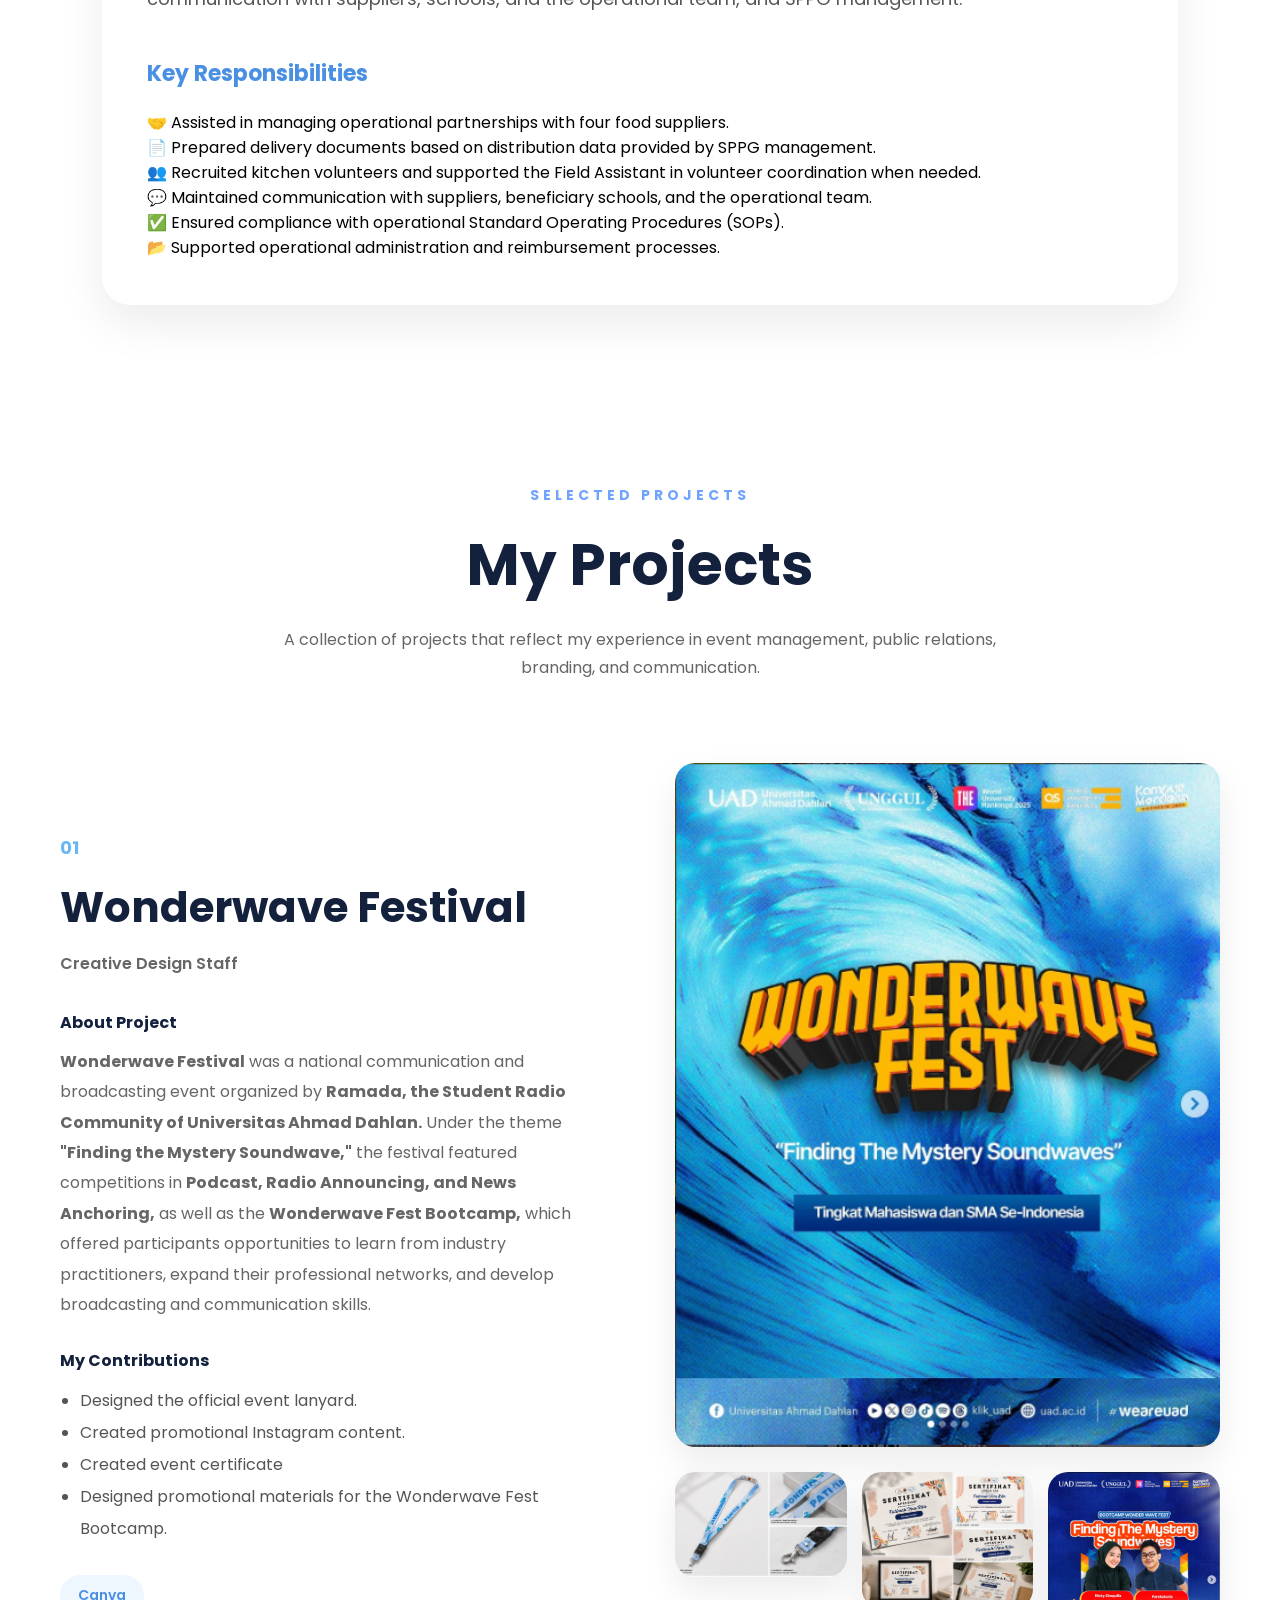
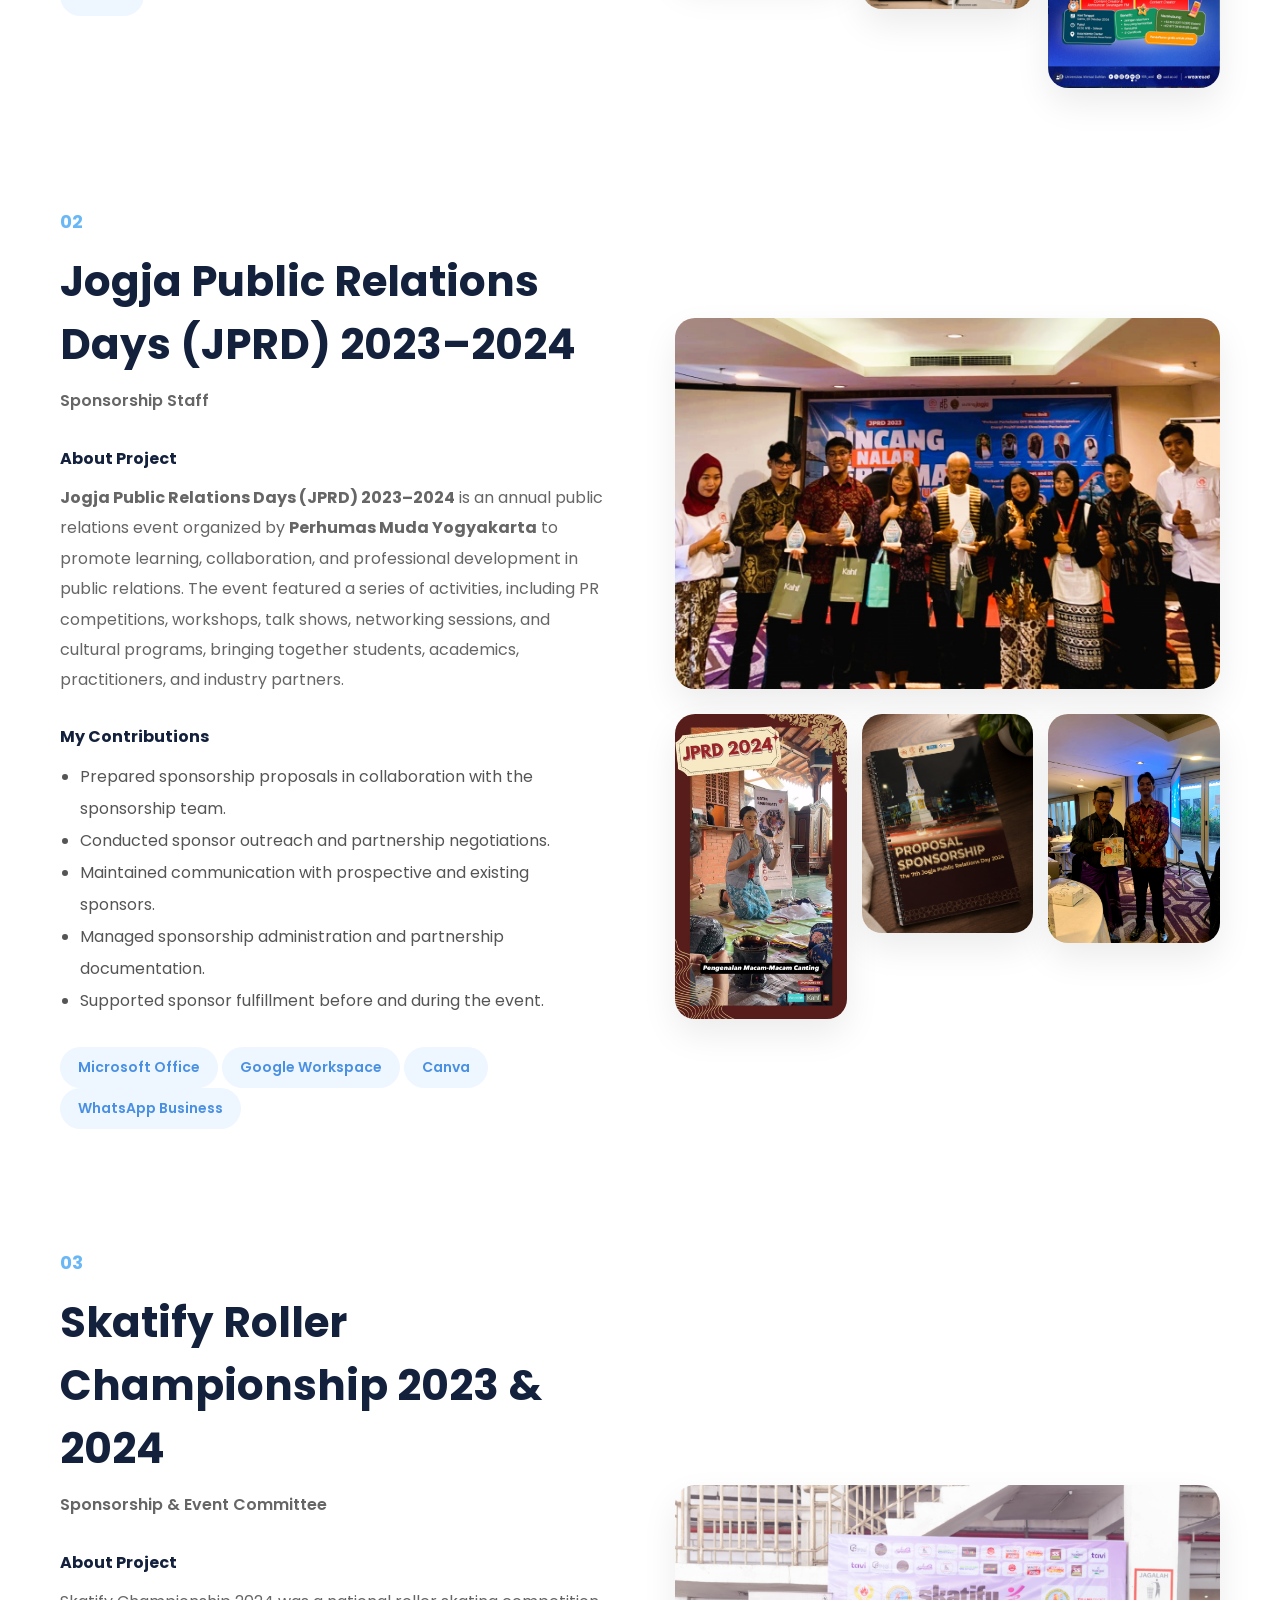
==== commit f5dfbab8: "Update index.html" ====
--- a/Alfina - Portofolio/index.html
+++ b/Alfina - Portofolio/index.html
@@ -1434,7 +1434,7 @@
                     </div>
 
                     <div class="tool-item">
-                        <img src="assets/images/logo/notion.png" alt="Notion">
+                        <img src="assets/images/logo/Notion.png" alt="Notion">
                         <span>Notion</span>
                     </div>
 
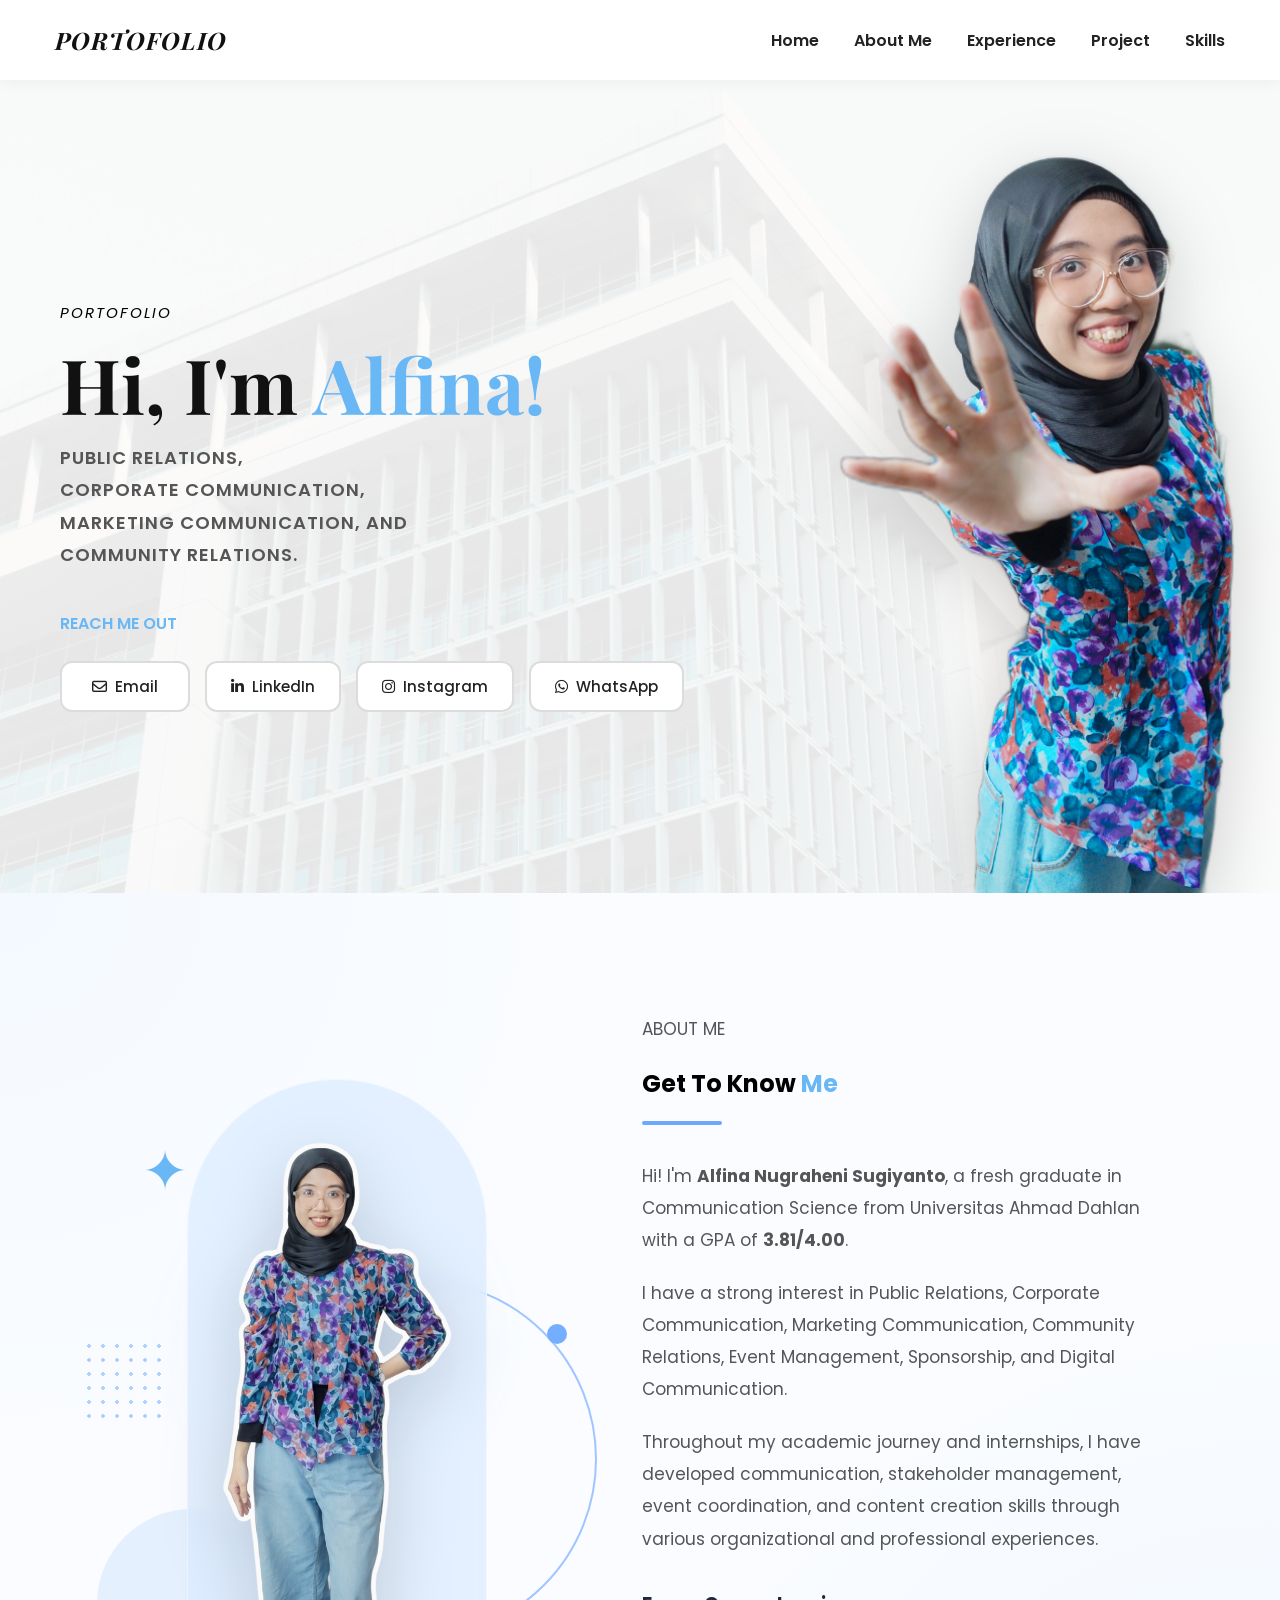
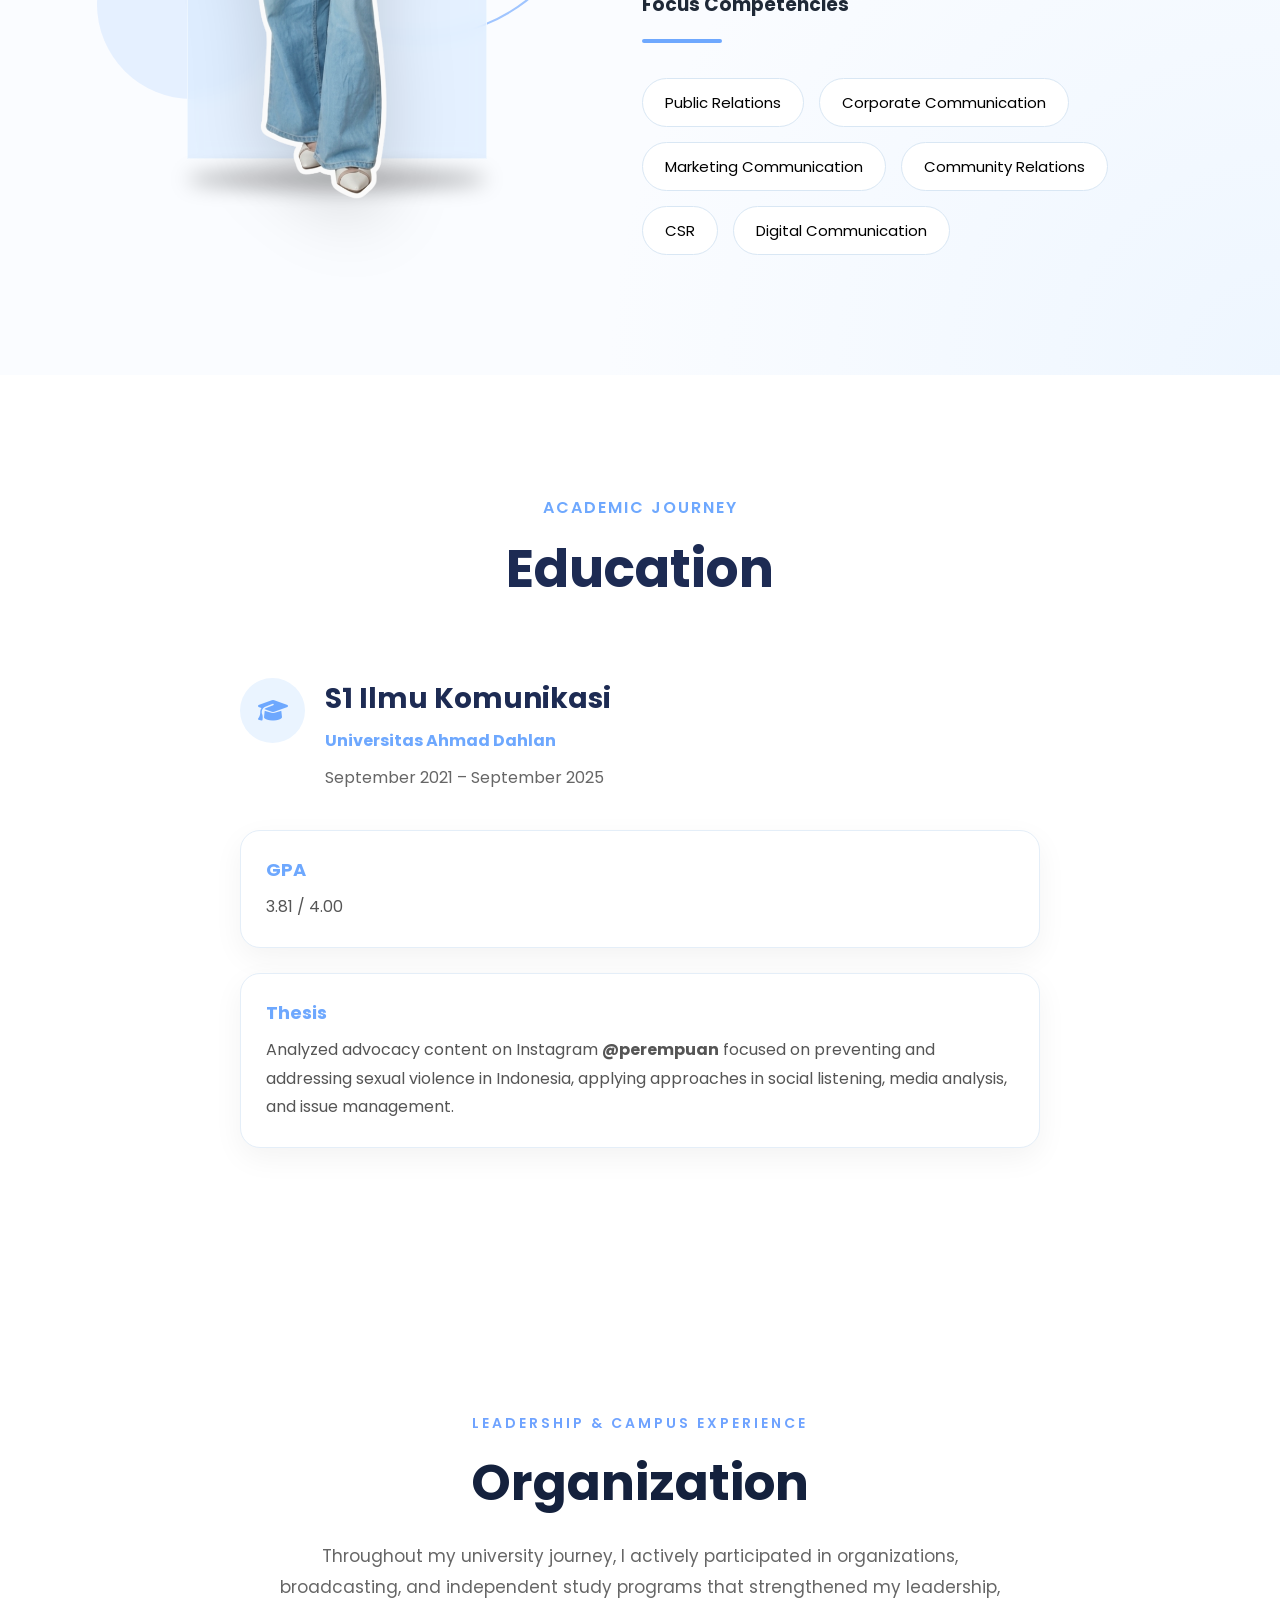
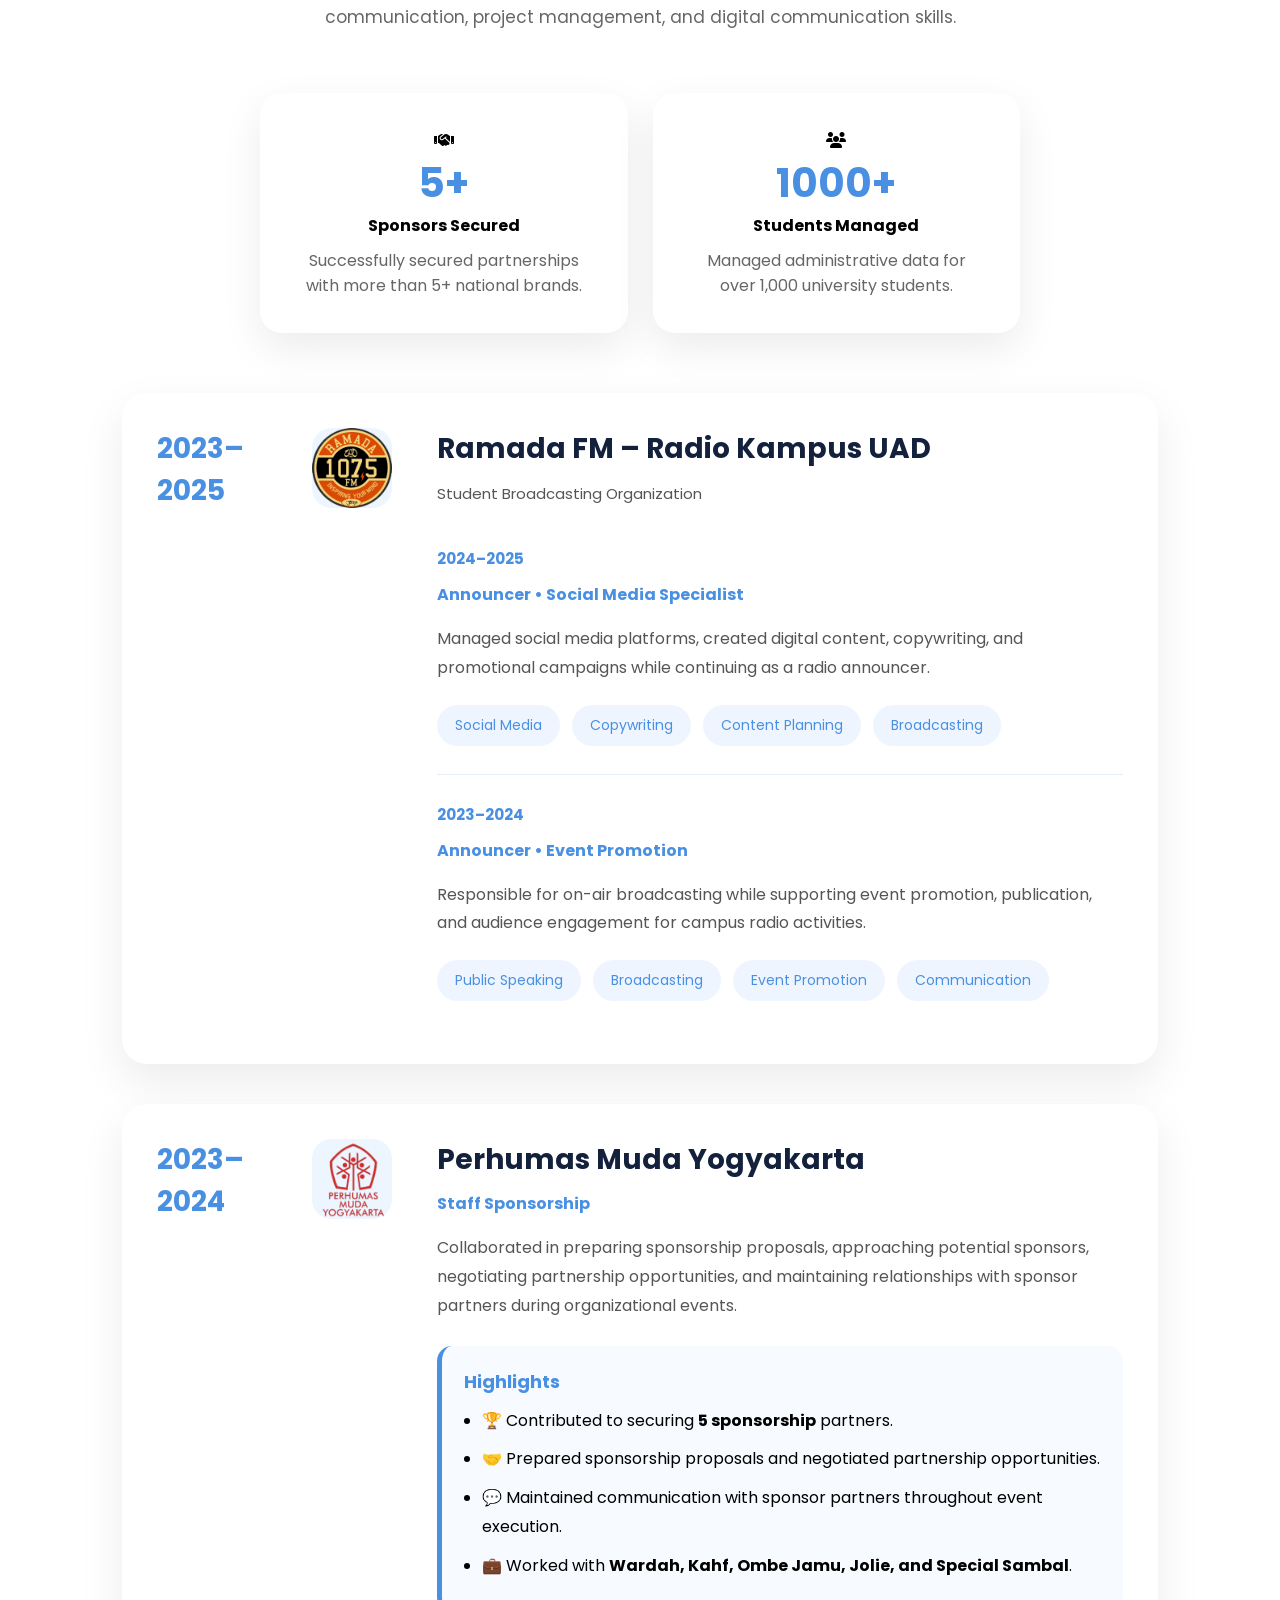
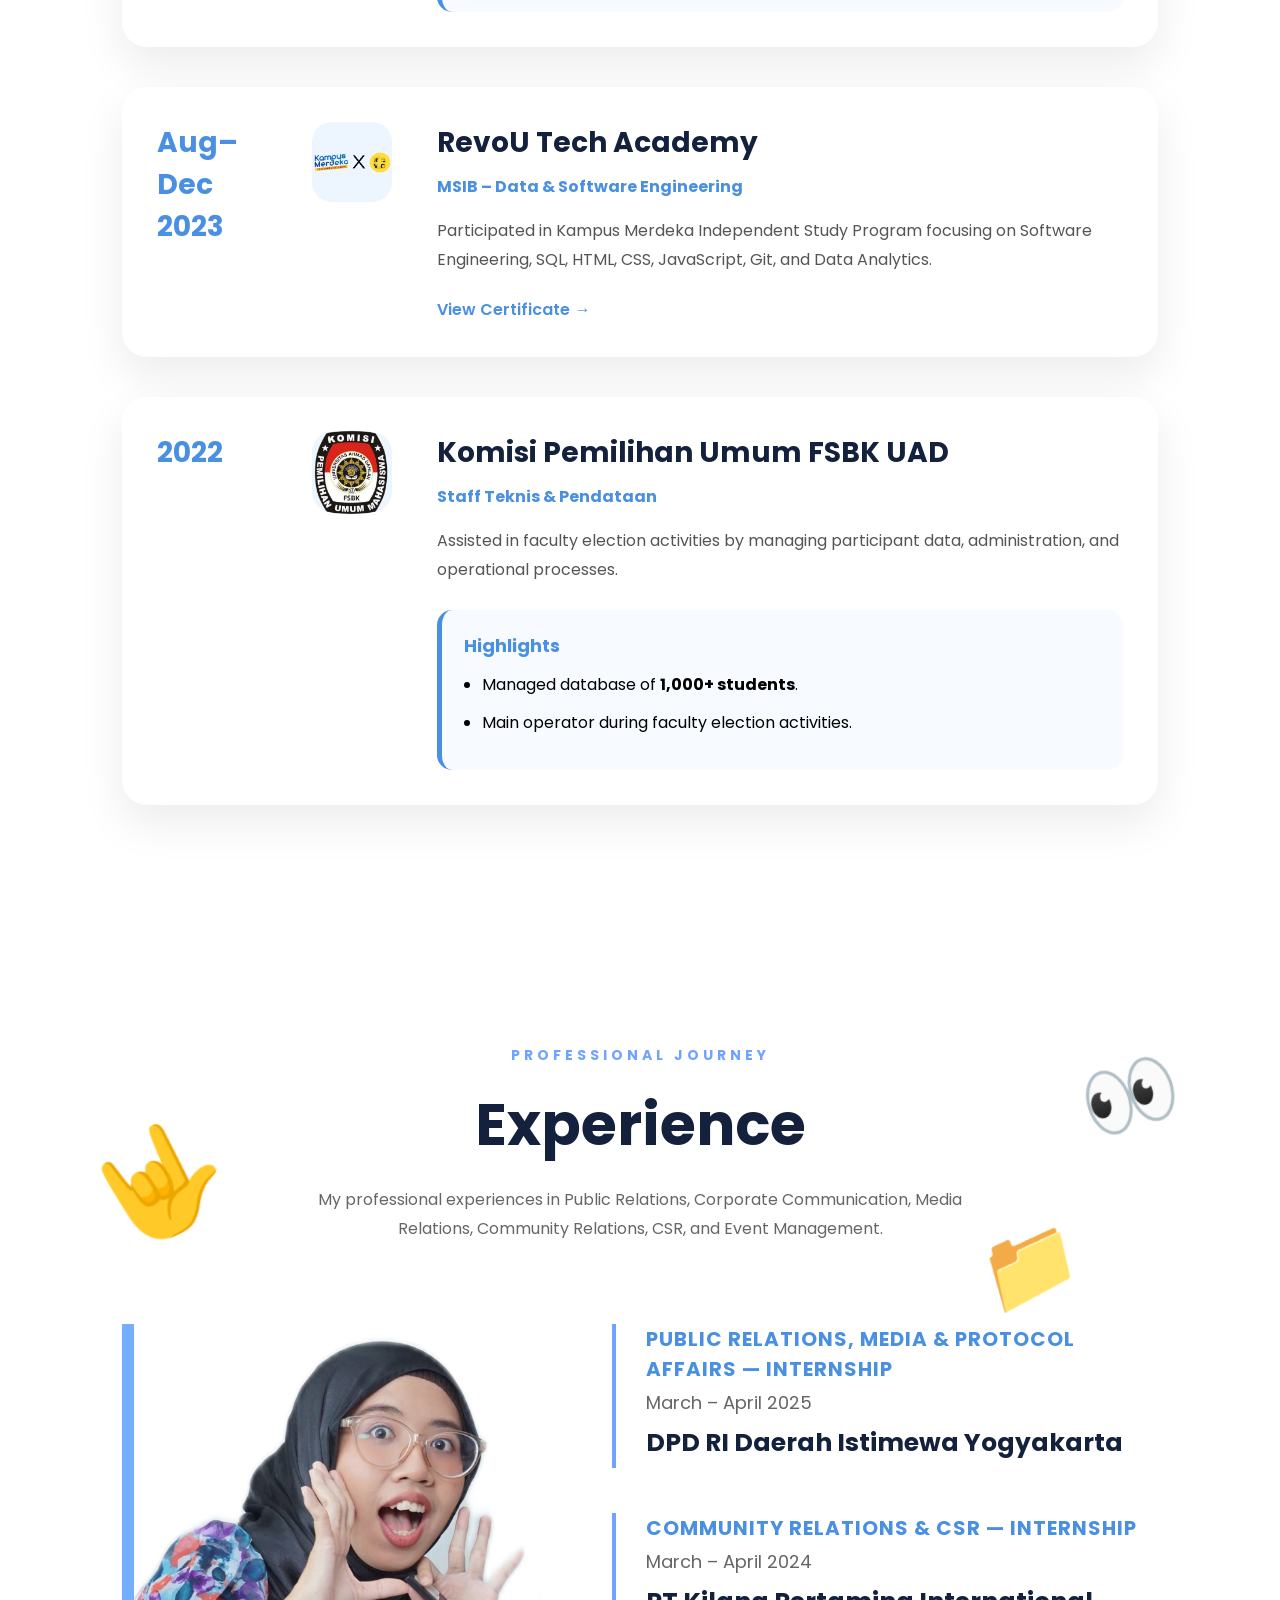
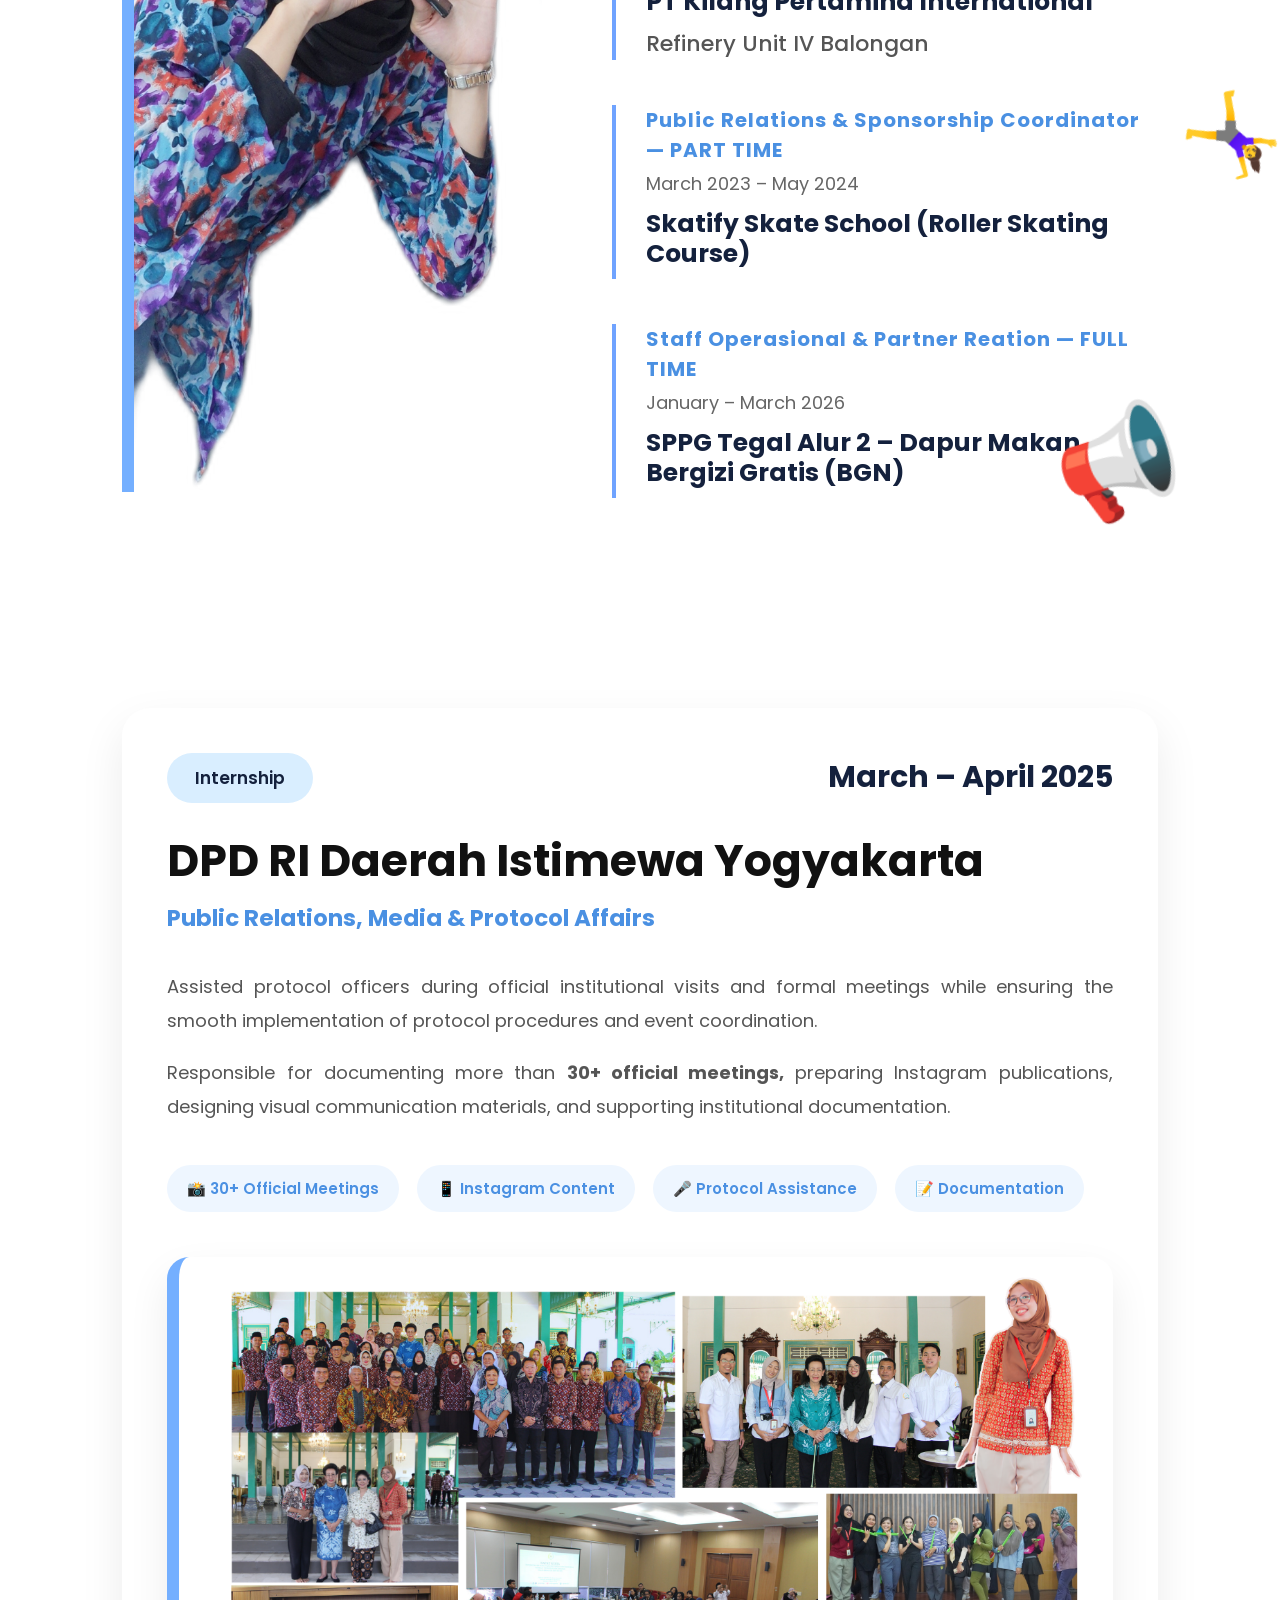
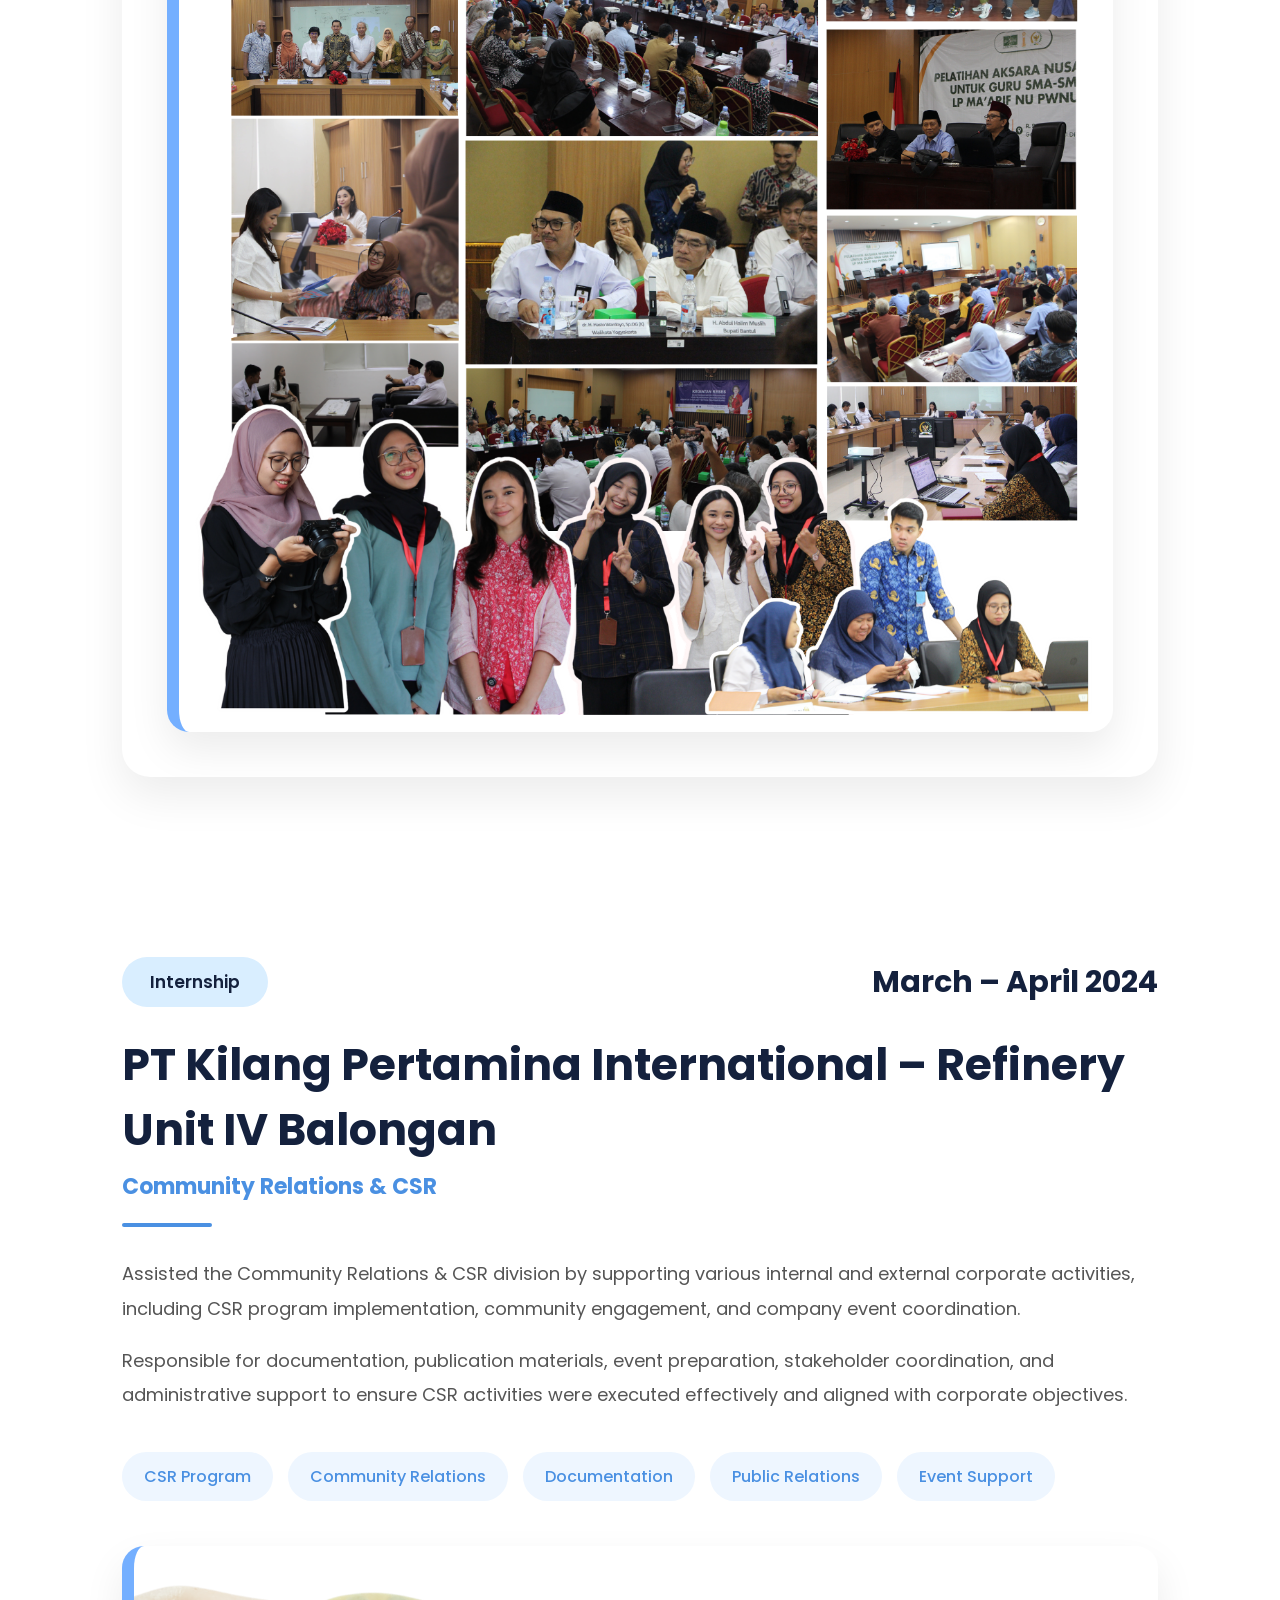
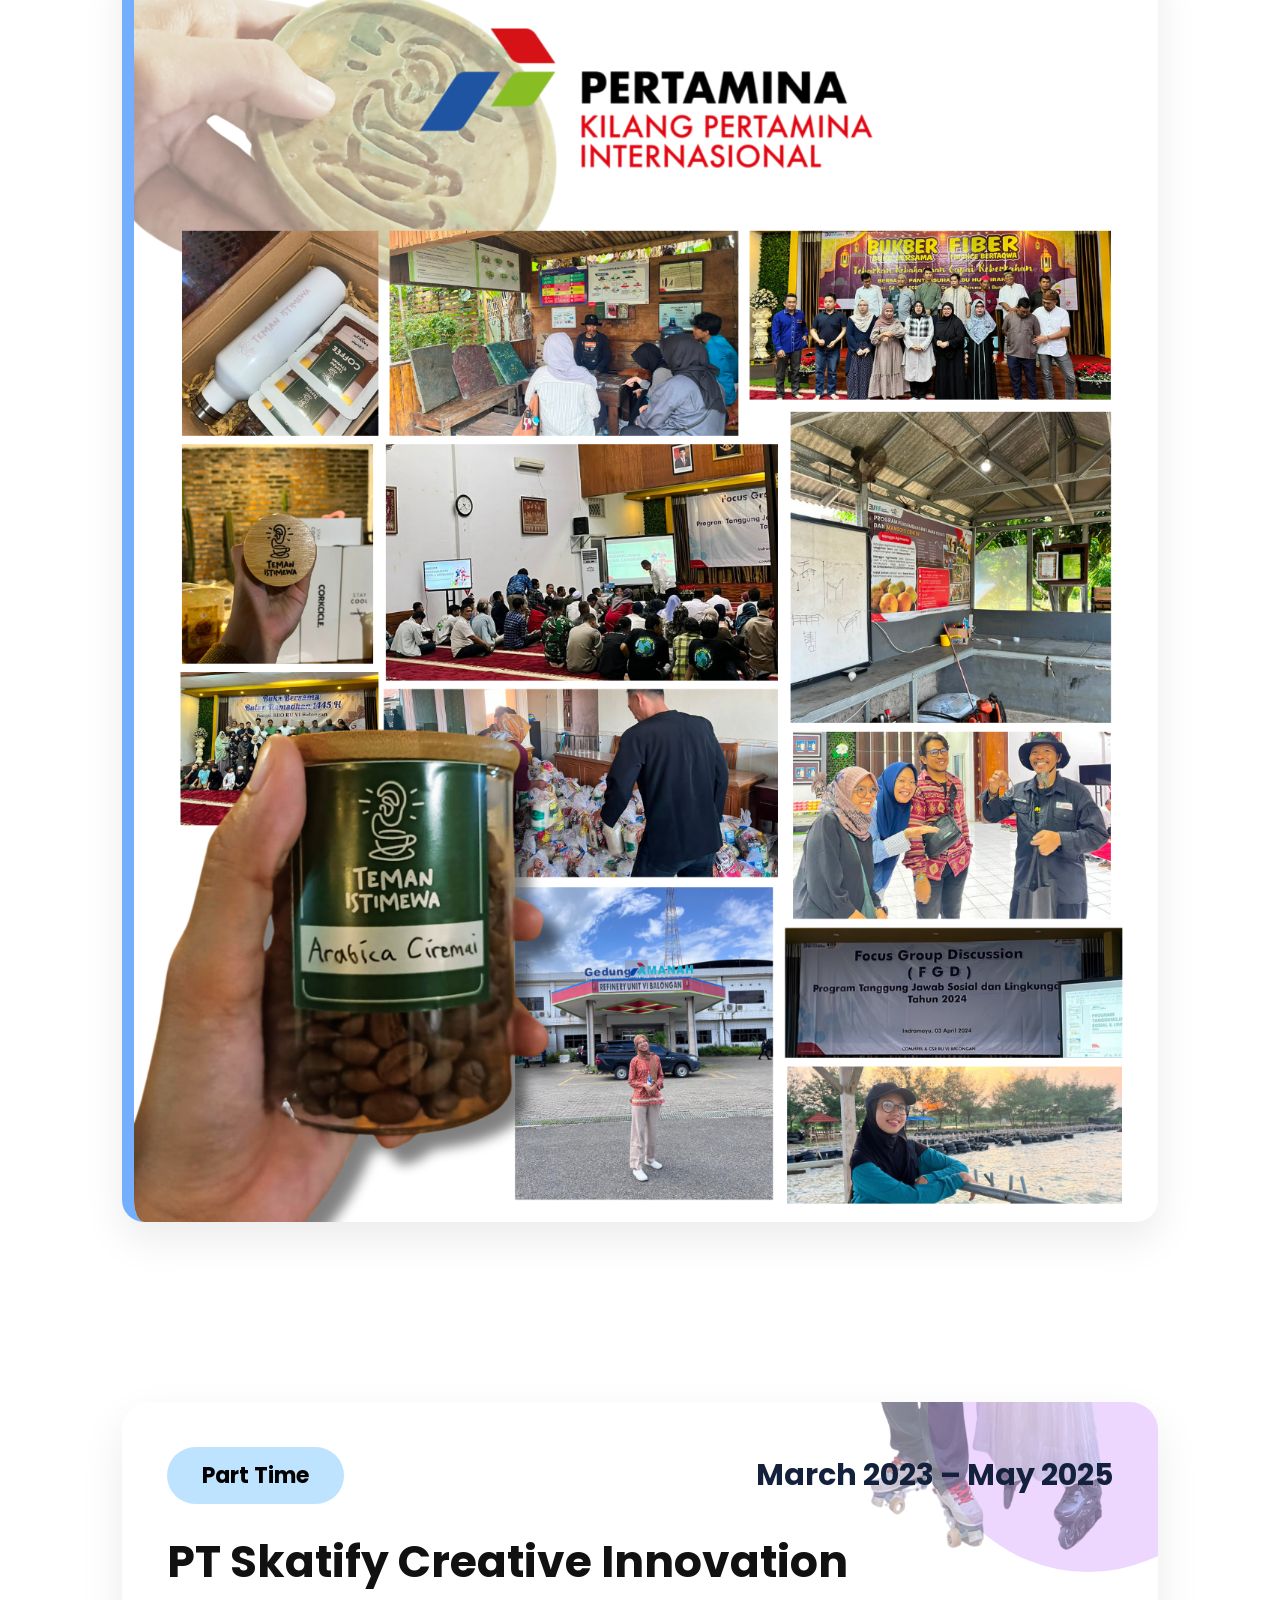
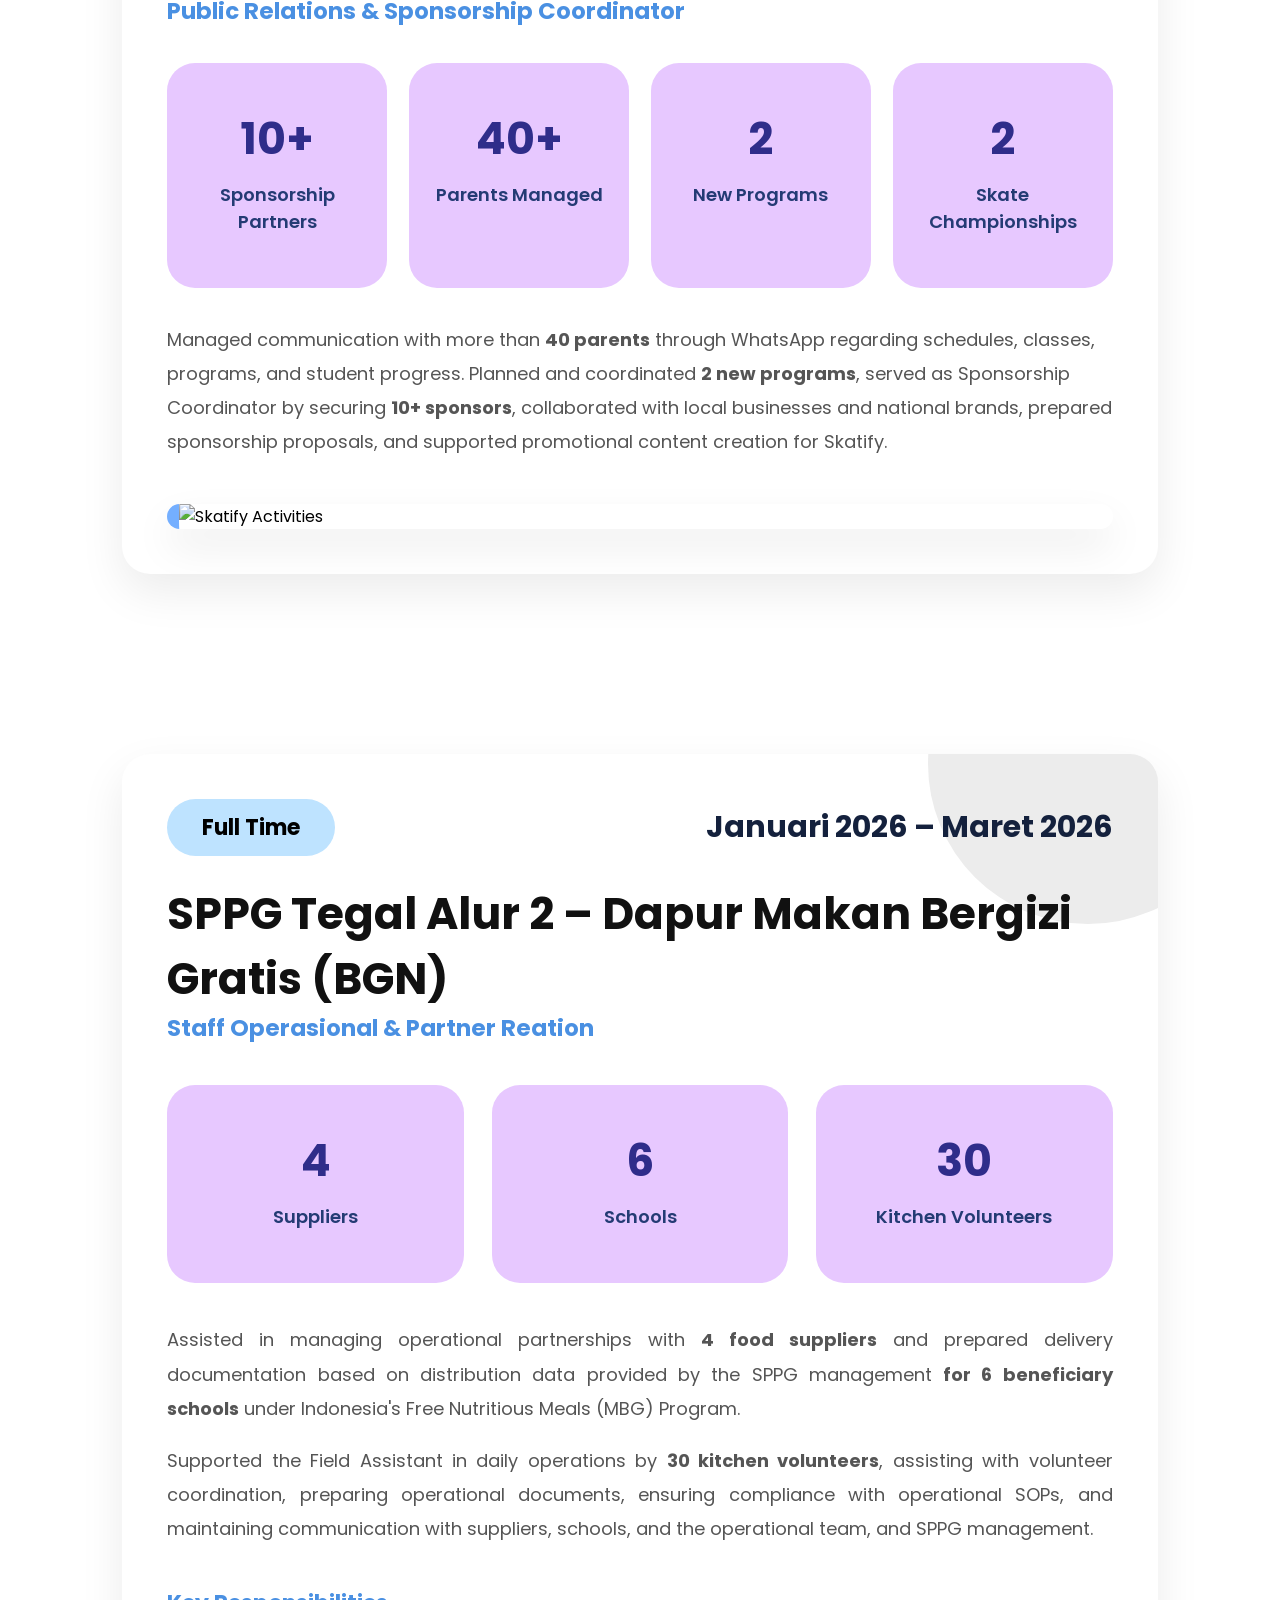
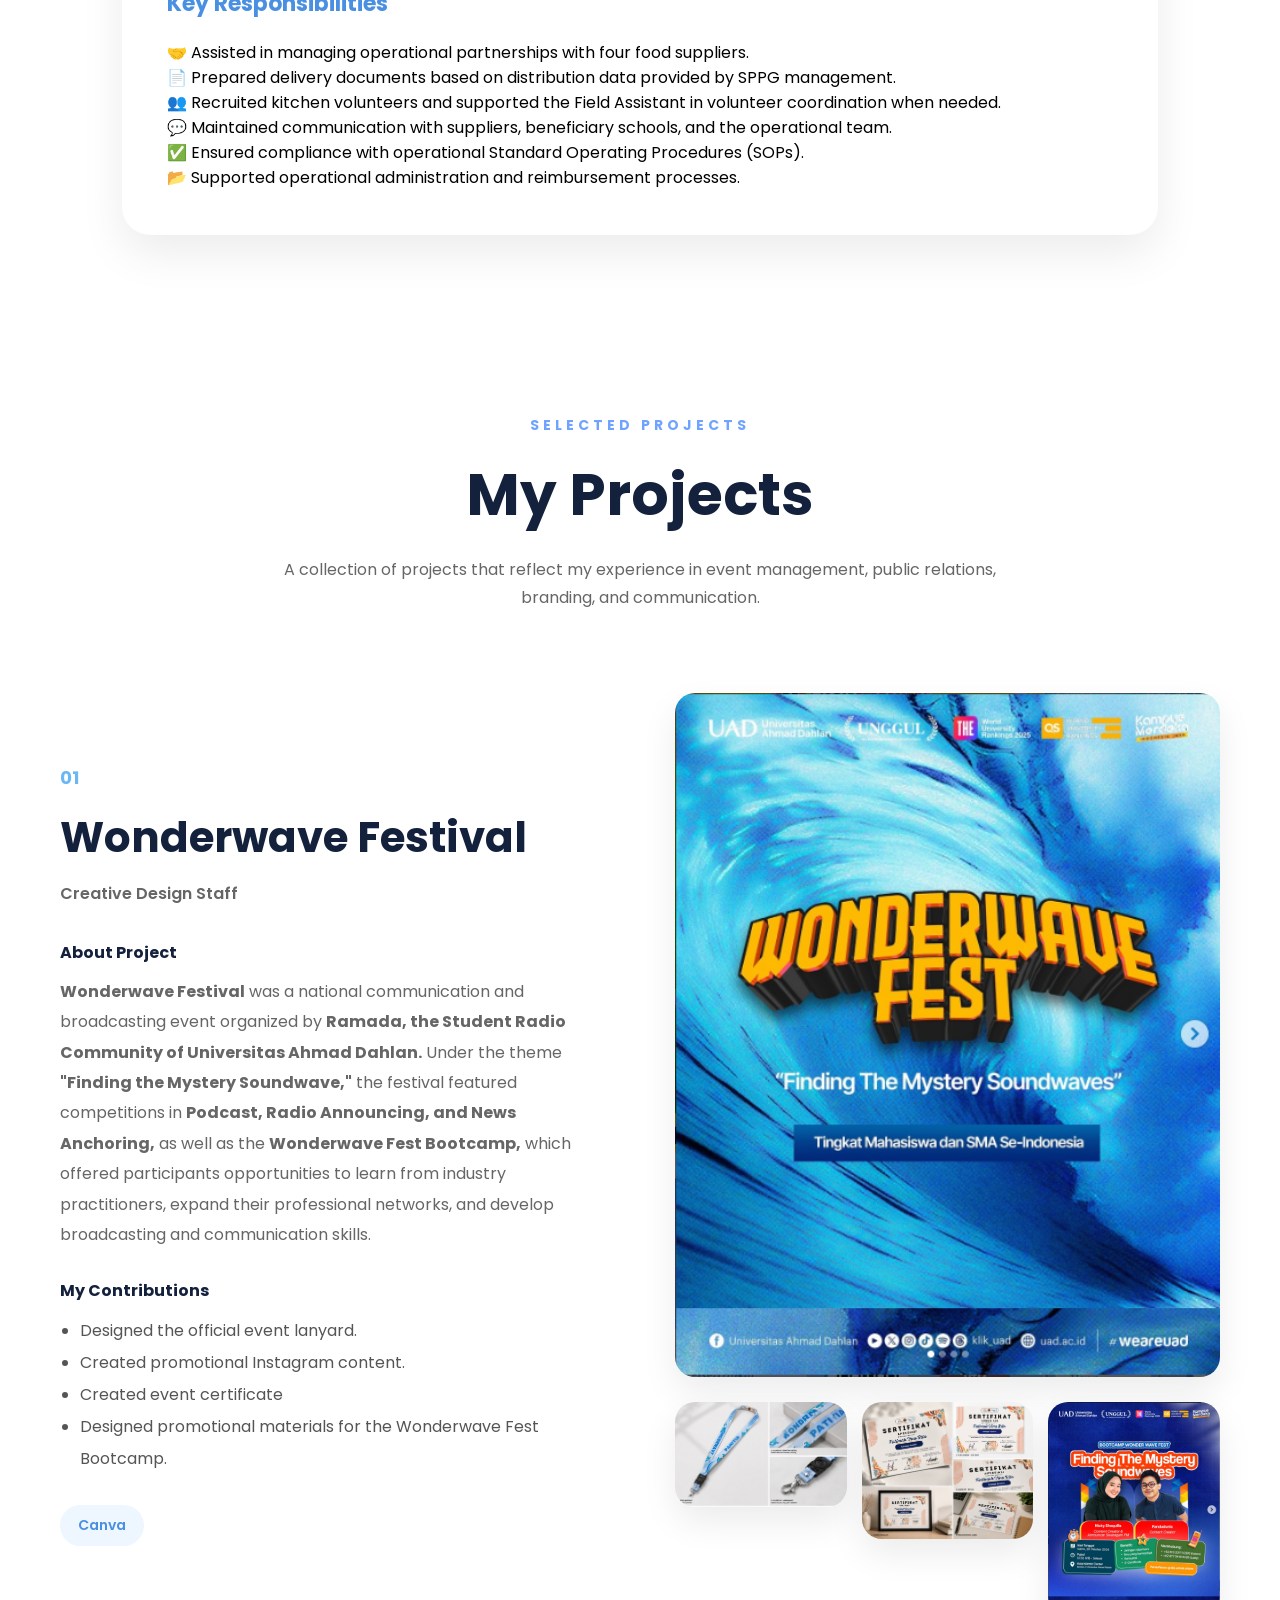
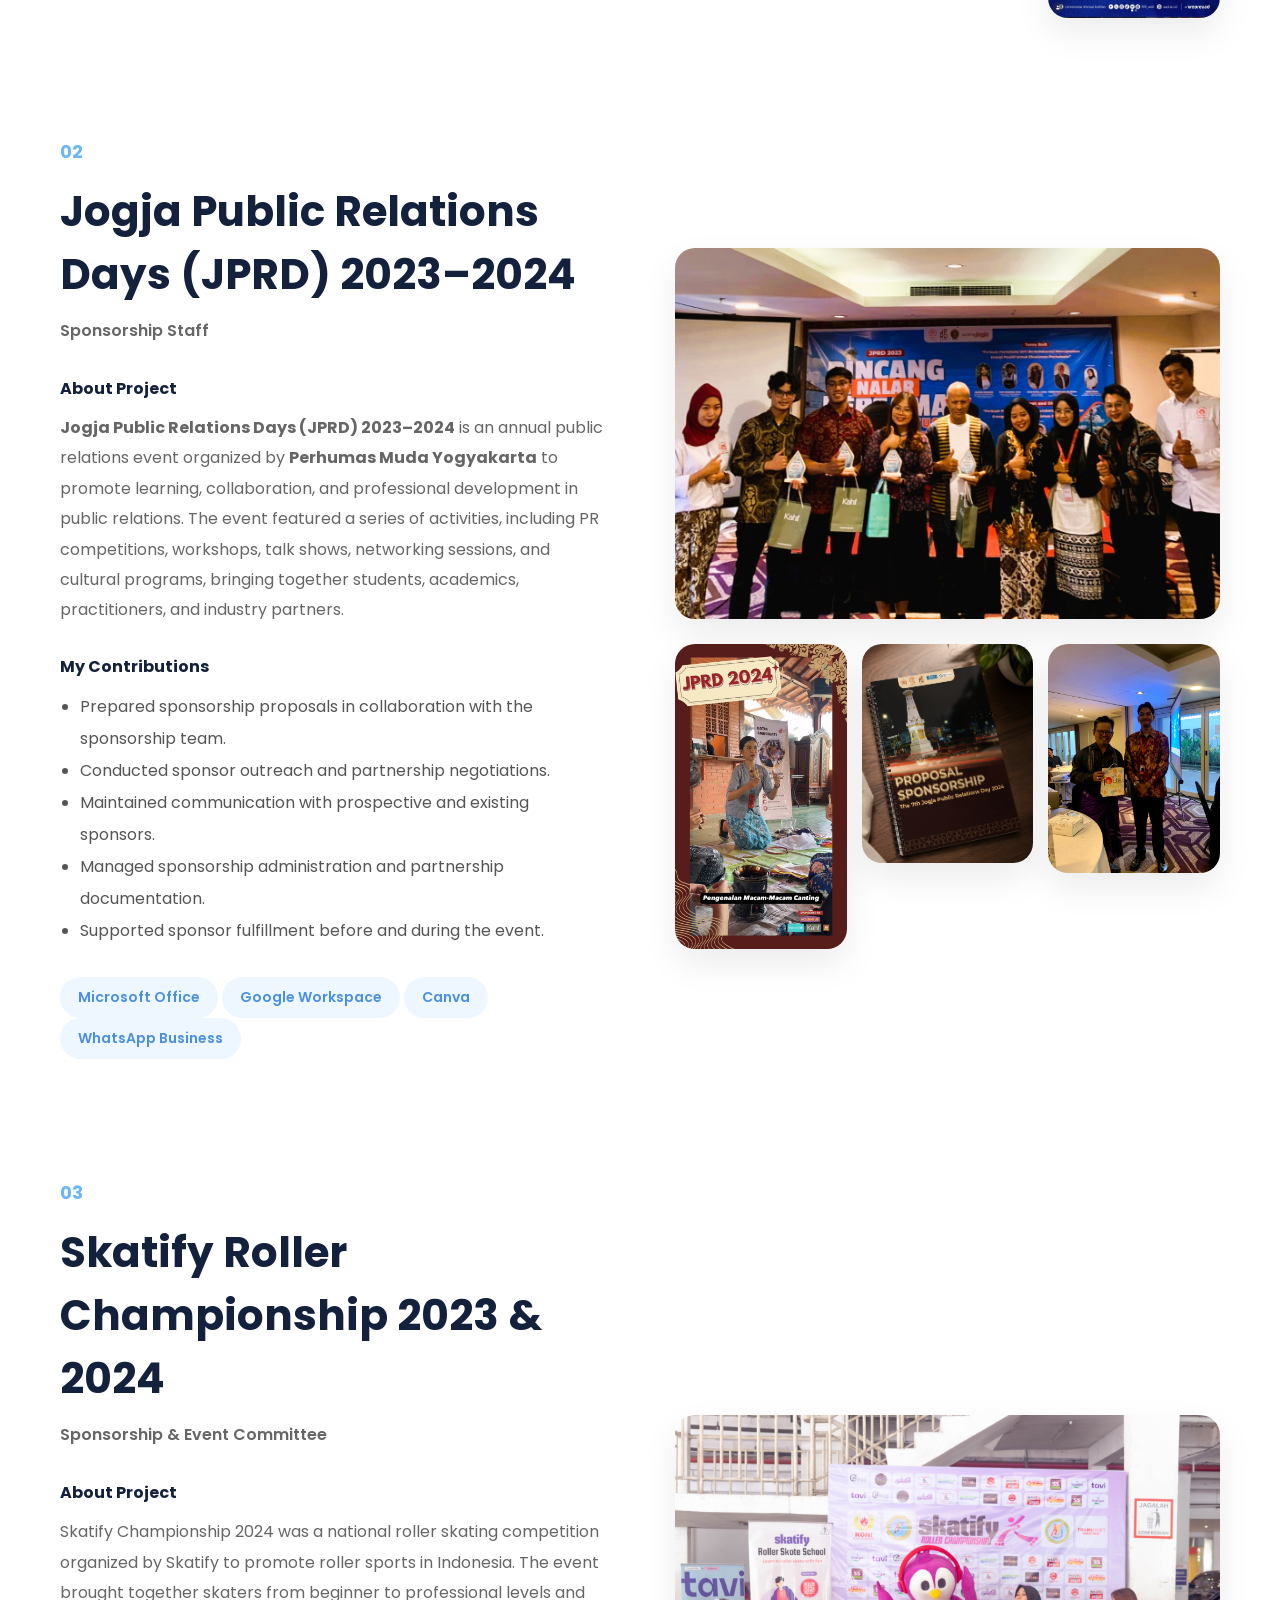
==== commit ec441d92: "Update index.html" ====
--- a/Alfina - Portofolio/index.html
+++ b/Alfina - Portofolio/index.html
@@ -4,11 +4,72 @@
 
     <meta charset="UTF-8">
     <meta name="viewport" content="width=device-width, initial-scale=1.0">
-    <title>Alfina Portfolio</title>
+
+    <!-- Primary Meta Tags -->
+    <title>Alfina Sugiyanto | Public Relations & Corporate Communication Portfolio</title>
+    <meta name="title" content="Alfina Sugiyanto | Public Relations & Corporate Communication Portfolio">
+    <meta name="description" content="Official Portfolio of Alfina Nugraheni Sugiyanto. Fresh graduate in Communication Science specializing in Public Relations, Corporate Communication, Marketing Communication, and Event Management.">
+    <meta name="keywords" content="Alfina Sugiyanto, Alfina Nugraheni Sugiyanto, Public Relations, Corporate Communication, Marketing Communication, Community Relations, Event Management, Media Relations, Portfolio, Ilmu Komunikasi UAD">
+    <meta name="author" content="Alfina Nugraheni Sugiyanto">
+    <meta name="robots" content="index, follow">
+    <meta name="theme-color" content="#69B7F5">
+    <link rel="canonical" href="https://alfina-portfolio.vercel.app/">
+
+    <!-- Open Graph / Facebook / WhatsApp / LinkedIn -->
+    <meta property="og:type" content="website">
+    <meta property="og:url" content="https://alfina-portfolio.vercel.app/">
+    <meta property="og:title" content="Alfina Sugiyanto | Public Relations & Communication Portfolio">
+    <meta property="og:description" content="Official Portfolio of Alfina Nugraheni Sugiyanto — Public Relations, Corporate Communication, Marketing Communication, and Event Management.">
+    <meta property="og:image" content="https://alfina-portfolio.vercel.app/assets/images/og-preview.jpg">
+    <meta property="og:image:secure_url" content="https://alfina-portfolio.vercel.app/assets/images/og-preview.jpg">
+    <meta property="og:image:type" content="image/jpeg">
+    <meta property="og:image:width" content="1200">
+    <meta property="og:image:height" content="630">
+    <meta property="og:image:alt" content="Alfina Sugiyanto Portfolio Preview">
+    <meta property="og:site_name" content="Alfina Portfolio">
+    <meta property="og:locale" content="id_ID">
+
+    <!-- Twitter / X Card -->
+    <meta name="twitter:card" content="summary_large_image">
+    <meta name="twitter:url" content="https://alfina-portfolio.vercel.app/">
+    <meta name="twitter:title" content="Alfina Sugiyanto | Public Relations & Communication Portfolio">
+    <meta name="twitter:description" content="Explore the professional journey, projects, and competencies of Alfina Nugraheni Sugiyanto in Public Relations and Corporate Communication.">
+    <meta name="twitter:image" content="https://alfina-portfolio.vercel.app/assets/images/og-preview.jpg">
+
     <!-- Favicon -->
     <link rel="icon" type="image/png" href="assets/images/profile.png">
     <link rel="shortcut icon" href="assets/images/profile.png" type="image/x-icon">
     <link rel="apple-touch-icon" href="assets/images/profile.png">
+
+    <!-- Structured Data / Schema.org (JSON-LD) -->
+    <script type="application/ld+json">
+    {
+      "@context": "https://schema.org",
+      "@type": "Person",
+      "name": "Alfina Nugraheni Sugiyanto",
+      "alternateName": "Alfina Sugiyanto",
+      "url": "https://alfina-portfolio.vercel.app/",
+      "image": "https://alfina-portfolio.vercel.app/assets/images/profile.png",
+      "jobTitle": "Public Relations & Corporate Communication Specialist",
+      "alumniOf": {
+        "@type": "EducationalOrganization",
+        "name": "Universitas Ahmad Dahlan"
+      },
+      "sameAs": [
+        "https://www.linkedin.com/in/alfina-sugiyanto/",
+        "https://instagram.com/alfinans_"
+      ],
+      "knowsAbout": [
+        "Public Relations",
+        "Corporate Communication",
+        "Marketing Communication",
+        "Community Relations",
+        "Event Management",
+        "Media Relations",
+        "Copywriting"
+      ]
+    }
+    </script>
 
     <!-- Font Awesome -->
     <link rel="stylesheet" href="https://cdnjs.cloudflare.com/ajax/libs/font-awesome/6.7.2/css/all.min.css">
@@ -959,7 +1020,9 @@
 
 <section class="experience-detail">
 
-    <div class="experience-card">
+    <div class="container">
+
+        <div class="experience-card">
 
         <!-- Background -->
         <div class="exp-bg-gray"></div>
@@ -1088,6 +1151,8 @@
             </div>
 
         </div>
+
+    </div>
 
     </div>
 
--- a/Alfina - Portofolio/css/style.css
+++ b/Alfina - Portofolio/css/style.css
@@ -1059,11 +1059,15 @@
 
     display:grid;
 
-    grid-template-columns:repeat(4,1fr);
+    grid-template-columns:repeat(2,1fr);
+
+    max-width:760px;
+
+    margin:60px auto;
 
     gap:25px;
 
-    margin:70px 0;
+    justify-content:center;
 
 }
 
@@ -1367,6 +1371,10 @@
 
 grid-template-columns:repeat(2,1fr);
 
+max-width:650px;
+
+margin:40px auto;
+
 }
 
 }
@@ -1375,7 +1383,11 @@
 
 .organization-stats{
 
-grid-template-columns:1fr;
+grid-template-columns:repeat(2,1fr);
+
+max-width:540px;
+
+margin:30px auto;
 
 }
 
@@ -2520,4 +2532,4 @@
 
     color:#14213D;
 
-}+}
--- a/Alfina - Portofolio/css/responsive.css
+++ b/Alfina - Portofolio/css/responsive.css
@@ -96,6 +96,13 @@
     }
 
     .competency-list {
+        justify-content: center;
+    }
+
+    /* Organization */
+    .organization-stats {
+        max-width: 680px;
+        margin: 45px auto;
         justify-content: center;
     }
 
@@ -354,8 +361,10 @@
 
     .organization-stats {
         grid-template-columns: repeat(2, 1fr);
+        max-width: 580px;
+        margin: 35px auto;
         gap: 15px;
-        margin: 40px 0;
+        justify-content: center;
     }
 
     .stat-card {
@@ -620,7 +629,31 @@
     }
 
     .organization-stats {
-        grid-template-columns: 1fr;
+        grid-template-columns: repeat(2, 1fr);
+        max-width: 380px;
+        margin: 25px auto;
+        gap: 10px;
+        justify-content: center;
+    }
+
+    .stat-card {
+        padding: 18px 10px;
+        border-radius: 16px;
+    }
+
+    .stat-card h3 {
+        font-size: 26px;
+    }
+
+    .stat-card h4 {
+        font-size: 13.5px;
+        margin-top: 4px;
+    }
+
+    .stat-card p {
+        font-size: 11.5px;
+        line-height: 1.35;
+        margin-top: 4px;
     }
 
     .achievement-grid {
